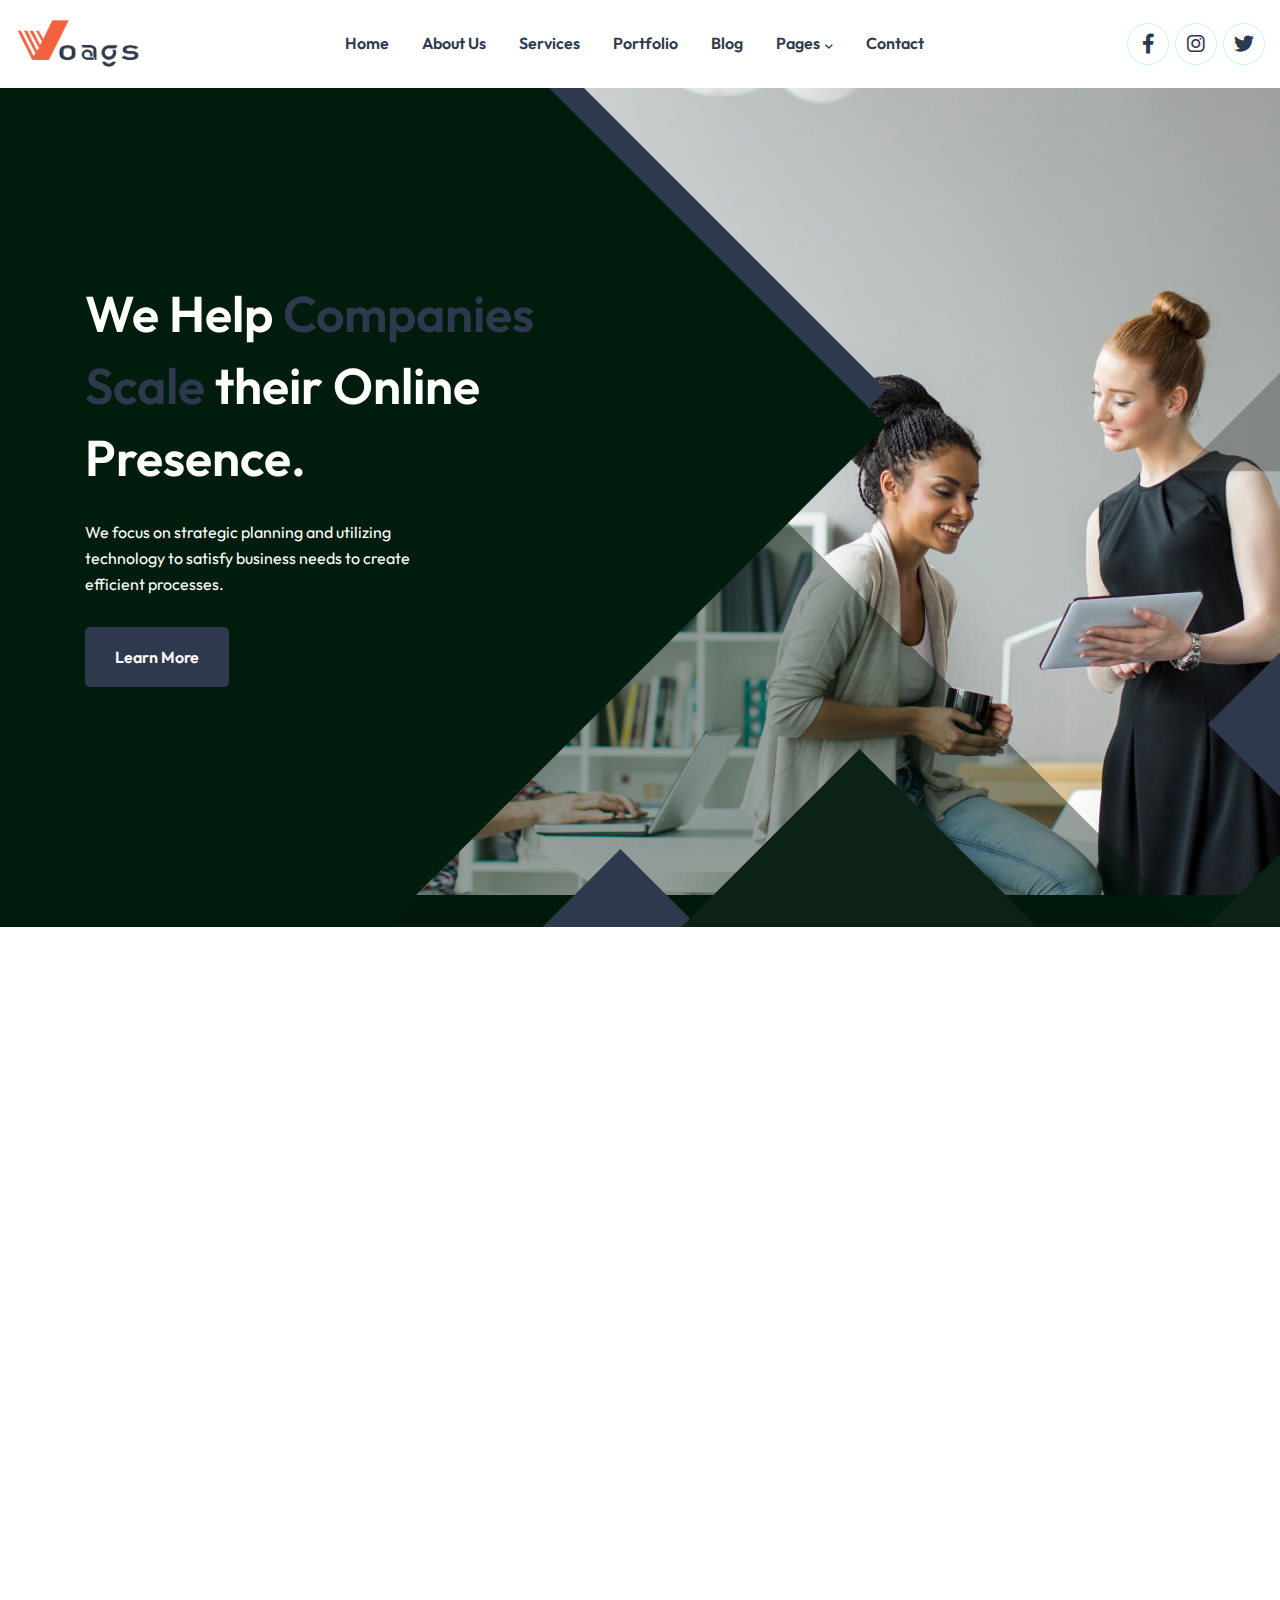
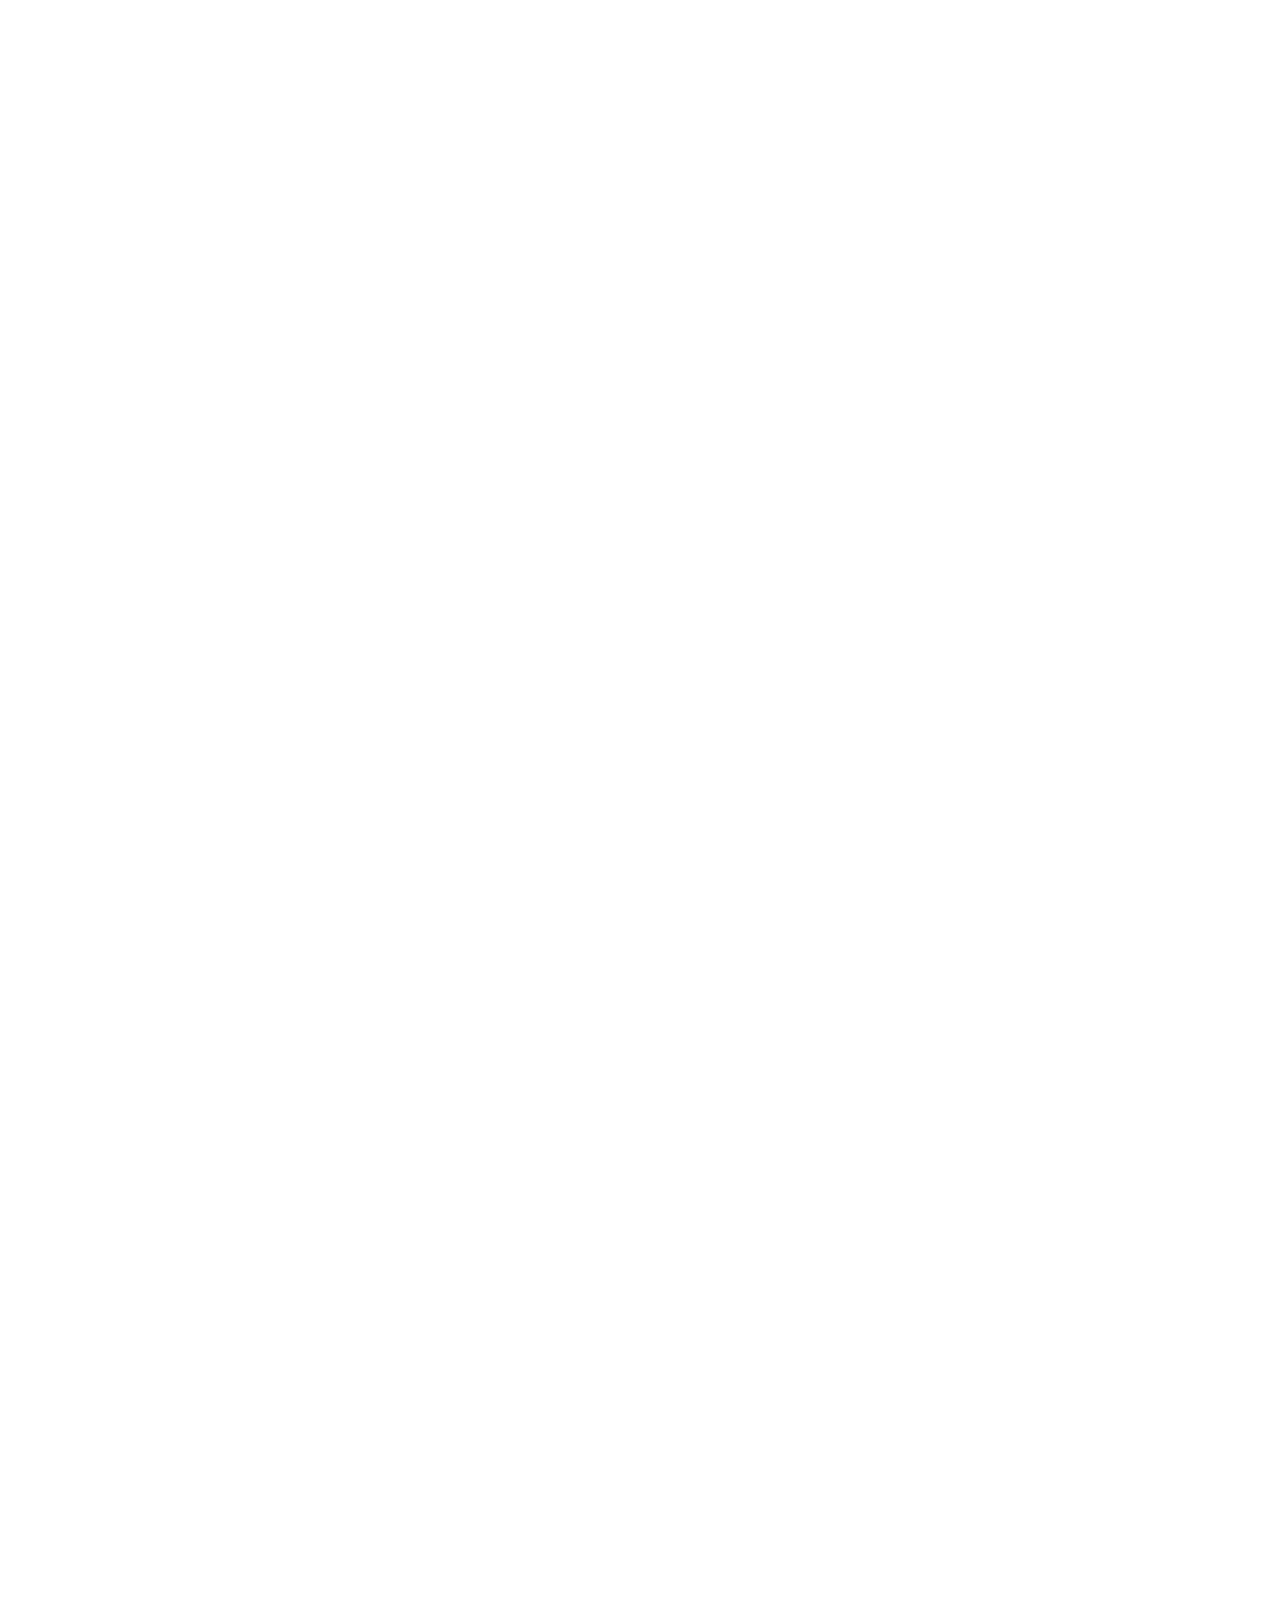
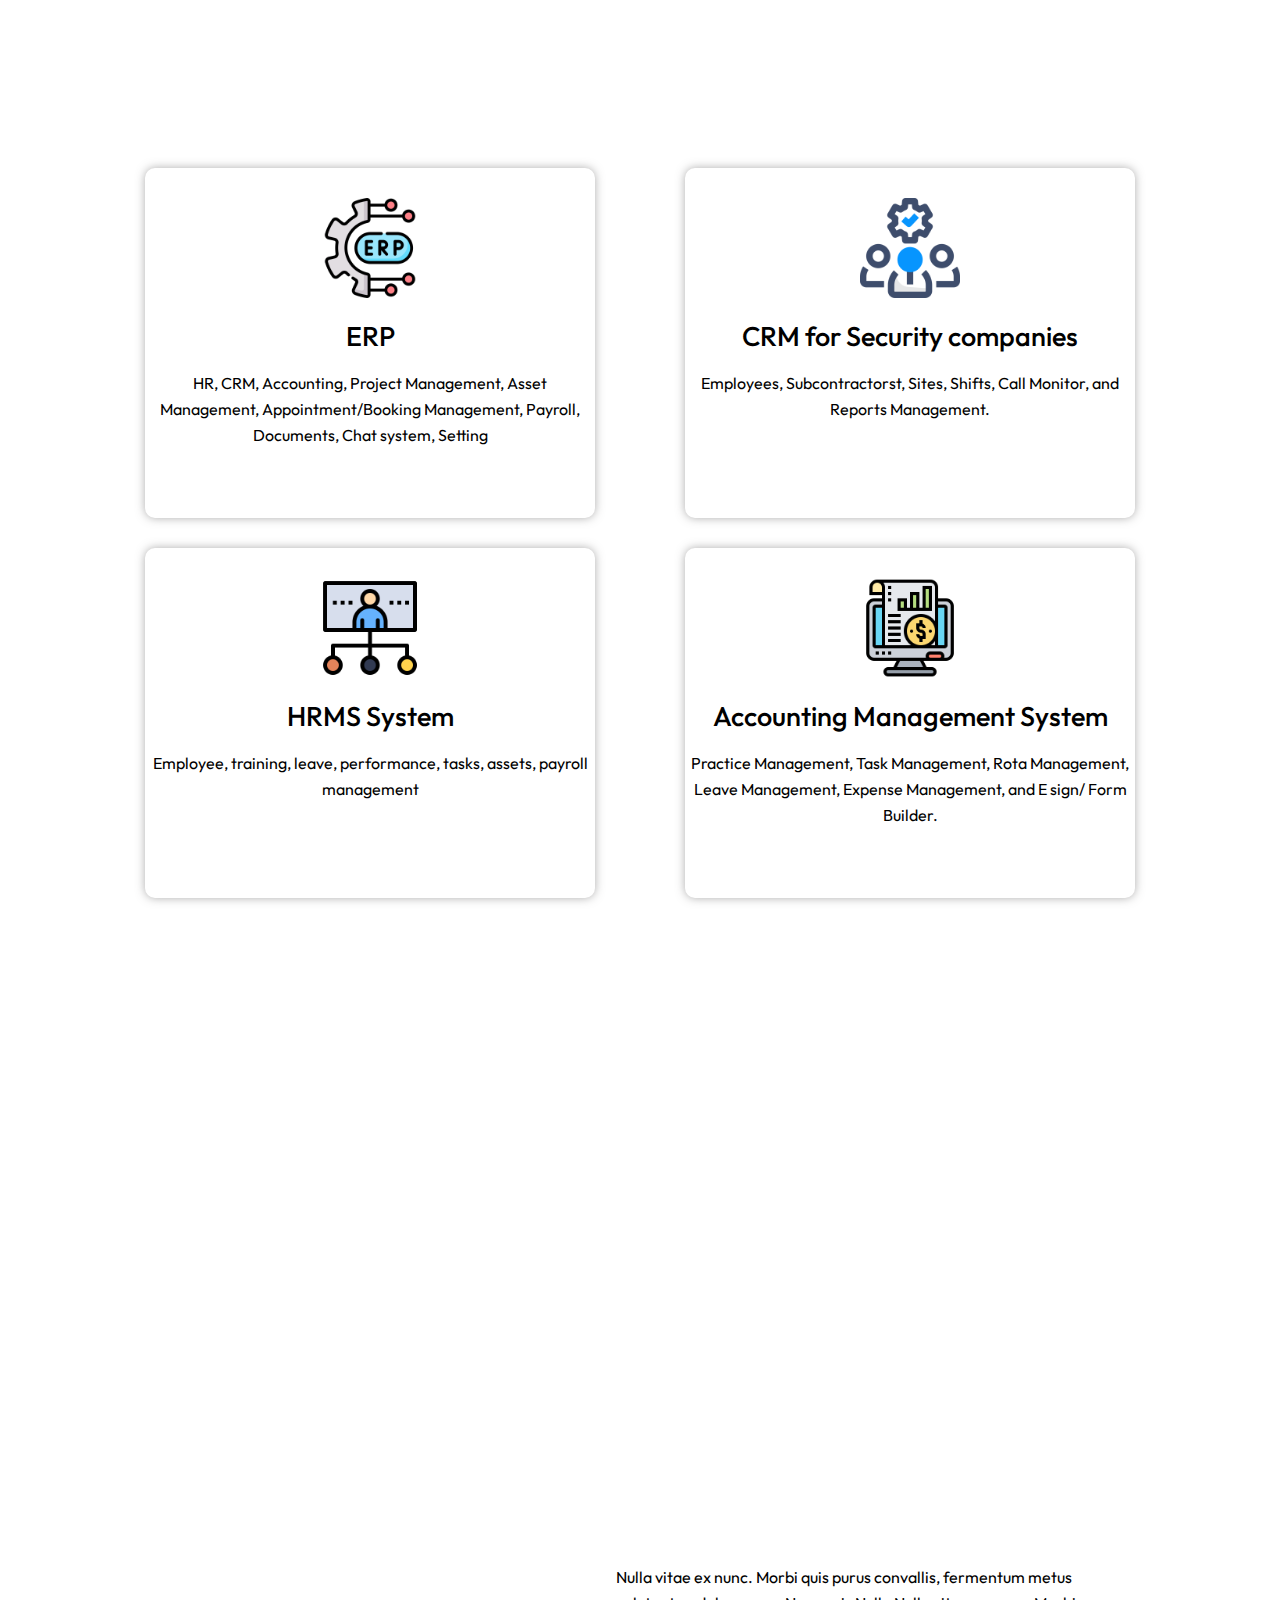
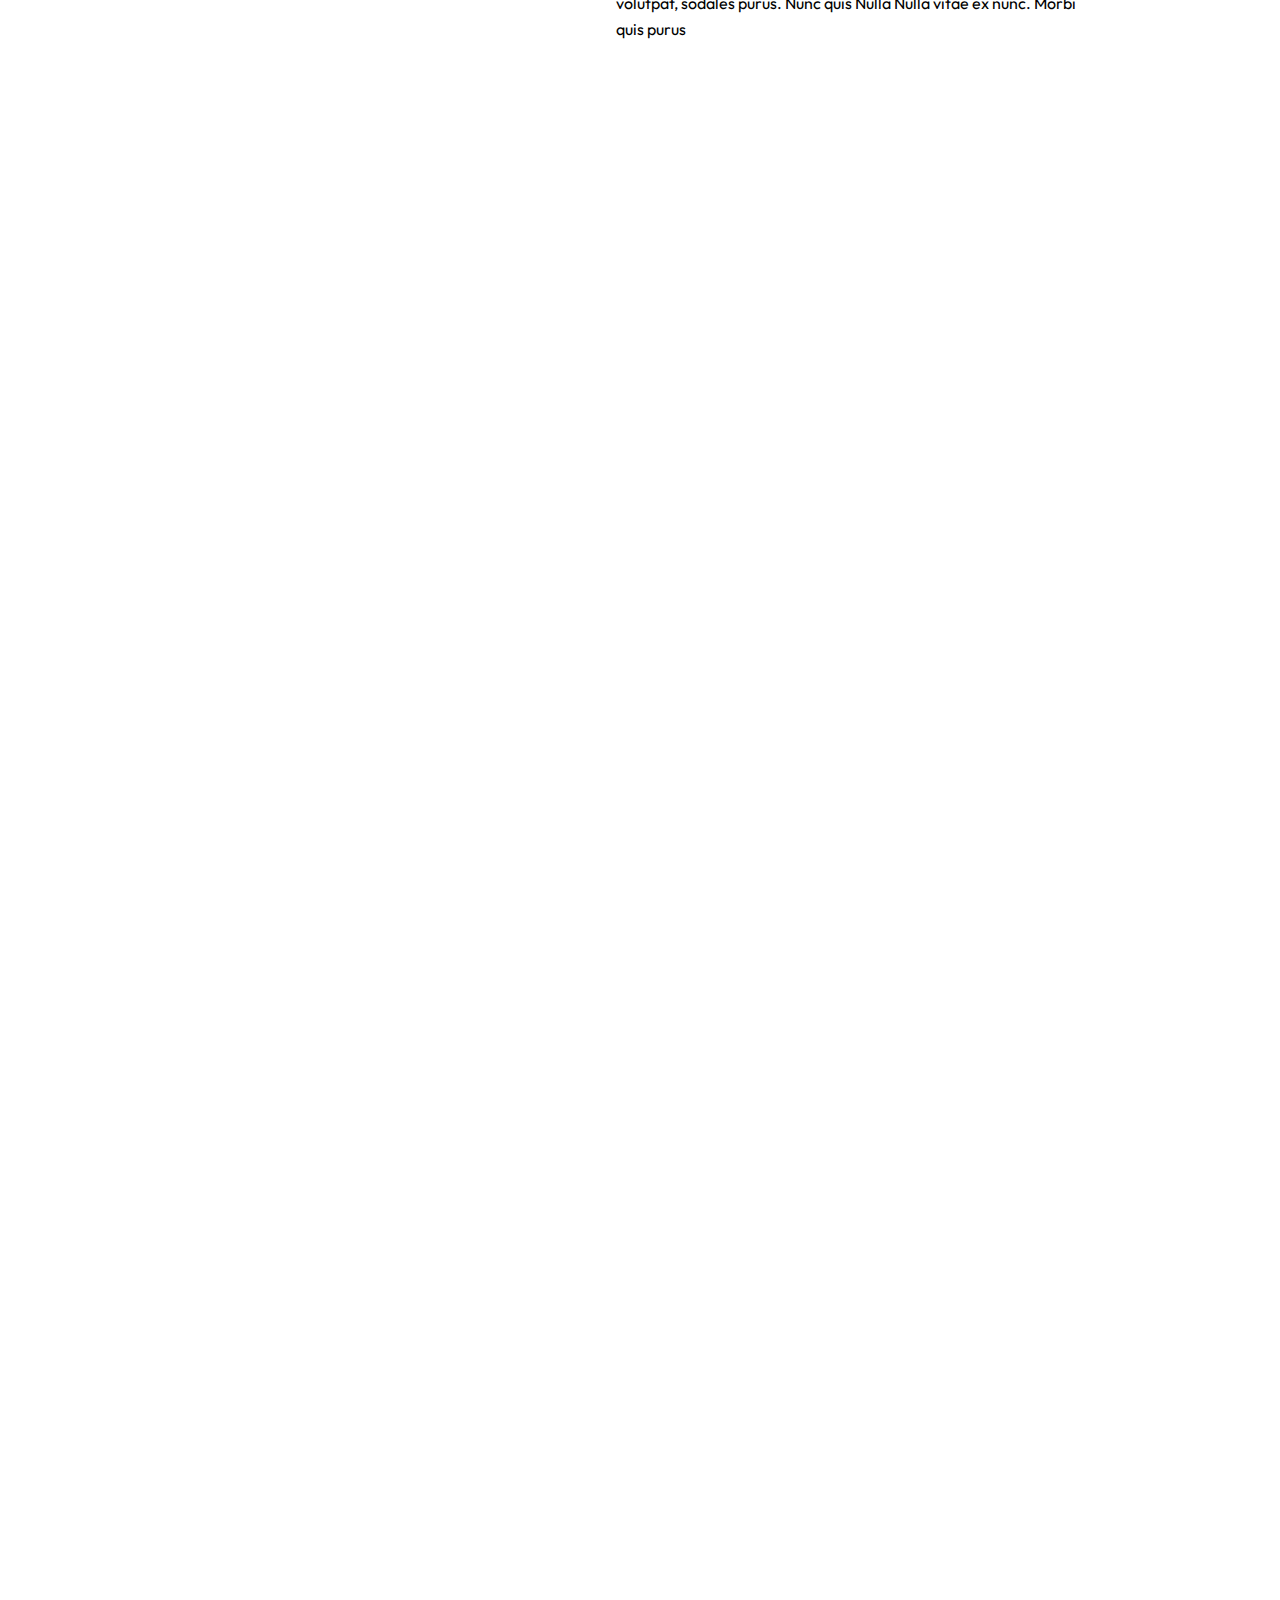
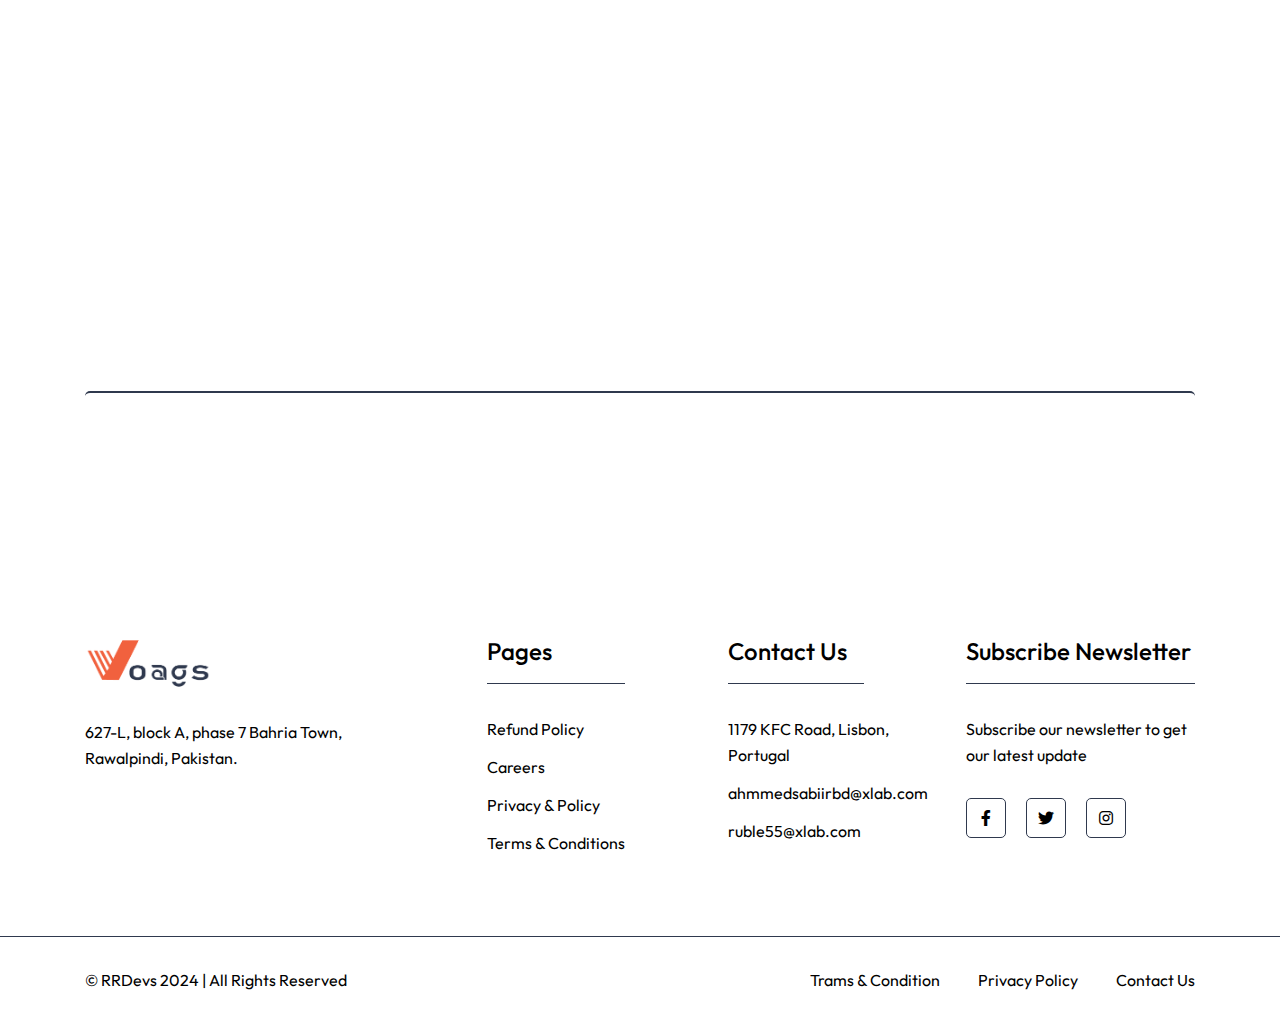
==== html.rrdevs.net/xlab/index.html @ e45a11f7 "first" ====
<!doctype html>
<html class="no-js" lang="zxx">


<!-- Mirrored from html.rrdevs.net/xlab/index.html by HTTrack Website Copier/3.x [XR&CO'2014], Thu, 23 May 2024 16:23:05 GMT -->
<head>
    <meta charset="utf-8">
    <meta http-equiv="x-ua-compatible" content="ie=edge">
    <title>Voags - Creative Digital Agency & Software House</title>
    <meta name="description" content="">
    <meta name="author" content="ahmmedsabbirbd">
    <meta name="viewport" content="width=device-width, initial-scale=1">
    <!-- Place favicon.ico in the root directory -->
    <link rel="shortcut icon" type="image/x-icon" href="assets/imgs/home1/website-1.png">
    <!-- CSS here -->
    <link rel="stylesheet" href="assets/css/vendor/bootstrap.min.css">
    <link rel="stylesheet" href="assets/css/vendor/animate.min.css">
     <link rel="stylesheet" href="assets/css/plugins/swiper.min.css">
    <link rel="stylesheet" href="assets/css/vendor/magnific-popup.css">
    <link rel="stylesheet" href="assets/css/vendor/fontawesome-pro.css"> 
    <link rel="stylesheet" href="assets/css/vendor/spacing.css">
    <link rel="stylesheet" href="assets/css/plugins/carouselTicker.css">
    <link rel="stylesheet" href="assets/css/main.css">
</head>

<body>

<!--[if lte IE 9]>
<p class="browserupgrade">You are using an <strong>outdated</strong> browser. Please <a href="https://browsehappy.com/">upgrade your browser</a> to improve your experience and security.</p>
<![endif]-->

<!-- preloader start -->
<div id="preloader">
    <div class="preloader-close">x</div>
    <div class="sk-three-bounce">
        <div class="sk-child sk-bounce1"></div>
        <div class="sk-child sk-bounce2"></div>
        <div class="sk-child sk-bounce3"></div>
    </div>
</div>
<!-- preloader start -->

<!-- Backtotop start -->
<div class="backtotop-wrap cursor-pointer">
    <svg class="backtotop-circle svg-content" width="100%" height="100%" viewBox="-1 -1 102 102">
        <path d="M50,1 a49,49 0 0,1 0,98 a49,49 0 0,1 0,-98" />
    </svg>
</div>
<!-- Backtotop end -->

<!-- Offcanvas area start -->
<div class="fix">
    <div class="offcanvas__area">
        <div class="offcanvas__wrapper">
            <div class="offcanvas__content">
                <div class="offcanvas__top d-flex justify-content-between align-items-center">
                    <div class="offcanvas__logo">
                        <a href="index-3.html">
                            <img src="assets/imgs/logo/logo-white.svg" alt="logo not found">
                        </a>
                    </div>
                    <div class="offcanvas__close">
                        <button class="offcanvas-close-icon animation--flip">
                                <span class="offcanvas-m-lines">
                              <span class="offcanvas-m-line line--1"></span><span class="offcanvas-m-line line--2"></span><span class="offcanvas-m-line line--3"></span>
                                </span>
                        </button>
                    </div>
                </div>
                <div class="mobile-menu fix"></div>
                <div class="offcanvas__social">
                    <h3 class="offcanvas__title mb-20">Subscribe & Follow</h3>
                    <ul>
                        <li><a href="https://www.facebook.com/"><i class="fab fa-facebook-f"></i></a></li>
                        <li><a href="https://twitter.com/"><i class="fab fa-twitter"></i></a></li>
                        <li><a href="https://youtube.com/"><i class="fab fa-youtube"></i></a></li>
                        <li><a href="https://linkedin.com/"><i class="fab fa-linkedin"></i></a></li>
                    </ul>
                </div>
                <div class="offcanvas__btn d-sm-none">
                    <div class="header__btn-wrap">
                        <a class="rs-btn" href="#">Purchase Now<span><i class="fa-regular fa-angle-right"></i></span></a>
                    </div>
                </div>
            </div>
        </div>
    </div>
</div>
<div class="offcanvas__overlay"></div>
<div class="offcanvas__overlay-white"></div>
<!-- Offcanvas area start -->

<!-- Header area start -->
<header>
    <div id="header-sticky" class="header__area header-1">
        <div class="container">
            <div class="mega__menu-wrapper p-relative">
                <div class="header__main">
                    <div class="header__left">
                        <div class="header__logo">
                            <a href="index.html">
                                <div class="logo">
                                    <img src="assets/imgs/home1/website.png" alt="logo not found">
                                </div>
                                <div class="logo logo-2 d-none">
                                    <img src="assets/imgs/home1/website-1.png" alt="logo not found">
                                </div>
                            </a>
                        </div>
                    </div>
                    <div class="header__middle">
                        <div class="mean__menu-wrapper d-none d-lg-block">
                            <div class="main-menu">
                                <nav id="mobile-menu">
                                    <ul>
                                        <li class="active">
                                            <a href="javascript:void(0)">Home</a>
                                        </li>
                                        <li><a href="about-us.html">About Us</a></li>
                                        <li >
                                            <a href="service.html">Services</a>
                                            
                                        </li>
                                        <li >
                                            <a href="portfolio.html">Portfolio</a>

                                   
                                        </li>
                                        <li >
                                            <a href="blog.html">Blog</a>
                                           
                                        </li>
                                        <li class="has-dropdown ">
                                            <a href="javascript:void(0)">Pages</a>
                                            <ul class="submenu">
                                                <li><a href="pricing.html">Pricing</a></li>
                                                <li><a href="team.html">Team</a></li>
                                                <li><a href="team-details.html">Team Details</a></li>
                                                <li><a href="faq.html">Faq</a></li>
                                                <li><a href="error-page.html">Error Page</a></li>
                                            </ul>
                                        </li>
                                        <li>
                                            <a href="contact.html">Contact</a>
                                        </li>
                                    </ul>
                                </nav>
                            </div>
                        </div>
                    </div>
                    <div class="header__right">
                        <div class="header__action d-flex align-items-center">
                            <div class="header__btn-wrap d-none d-sm-inline-flex">
                                <div class="social-media">
                                    <a href="https://www.facebook.com/"><i class="fa-brands fa-facebook-f"></i></a>
                                    <a href="https://www.instagram.com/"><i class="fa-brands fa-instagram"></i></a>
                                    <a href="https://twitter.com/"><i class="fa-brands fa-twitter"></i></a>
                                </div>
                            </div>
                            <div class="header__hamburger ml-20 d-lg-none">
                                <div class="sidebar__toggle">
                                    <a class="bar-icon" href="avascript:void(0)">
                                        <span></span>
                                        <span></span>
                                        <span></span>
                                    </a>
                                </div>
                            </div>
                        </div>
                    </div>
                </div>
            </div>
        </div>
    </div>
</header>
<!-- Header area end -->

<!-- Body main wrapper start -->
<main data-bg-color="#00160A">

    <!-- Banner area start -->
    <section class="banner-1 banner-1__space overflow-hidden" data-bg-color="#001C0D">
        <div class="container">
            <div class="banner-1__shapes">
                <div class="big-shape big-shape-3" data-parallax='{"scale": 200, "smoothness": 15}'>
                    <svg xmlns="http://www.w3.org/2000/svg" width="910" height="912" viewBox="0 0 910 912" fill="none">
                        <path opacity="0.4" d="M0 0L910 910L0 911.39V0Z" fill="#00160A"/>
                    </svg>
                </div>

                <div class="small-shape small-shape-1" data-parallax='{"y": -200, "x": 300, "smoothness": 15}'>
                    <svg xmlns="http://www.w3.org/2000/svg" width="519" height="519" viewBox="0 0 519 519" fill="none">
                        <path d="M518.873 259.436L259.438 0L0.00179011 259.436L259.438 518.871L518.873 259.436Z" fill="#2F394E"/>
                    </svg>
                </div>

                <div class="big-shape big-shape-2" data-parallax='{"y": 300, "smoothness": 15}'>
                    <svg xmlns="http://www.w3.org/2000/svg" width="1854" height="1854" viewBox="0 0 1854 1854" fill="none">
                        <path d="M1853.98 926.992L926.992 0L0.00043509 926.992L926.992 1853.98L1853.98 926.992Z" fill="#2F394E"/>
                    </svg>
                </div>

                <div class="big-shape big-shape-1" data-parallax='{"y": -20, "scale": 1.3, "smoothness": 15}'>
                    <svg xmlns="http://www.w3.org/2000/svg" width="1854" height="1854" viewBox="0 0 1854 1854" fill="none">
                        <path d="M1853.98 926.992L926.992 0L0.00043509 926.992L926.992 1853.98L1853.98 926.992Z" fill="#001C0D"/>
                    </svg>
                </div>

                <div class="big-shape big-shape-4" data-parallax='{"y": 800, "smoothness": 15}'>
                    <svg xmlns="http://www.w3.org/2000/svg" width="910" height="912" viewBox="0 0 910 912" fill="none">
                        <path opacity="0.4" d="M910 0L-5.44725e-06 910L910 911.39V0Z" fill="#484949"/>
                    </svg>
                </div>

                <div class="small-shape small-shape-2">
                    <svg xmlns="http://www.w3.org/2000/svg" width="519" height="185" viewBox="0 0 519 185" fill="none">
                        <path d="M518.904 259.436L259.469 0L0.0330401 259.436L259.469 518.871L518.904 259.436Z" fill="#0D2216"/>
                    </svg>
                </div>

                <div class="small-shape small-shape-3">
                    <svg xmlns="http://www.w3.org/2000/svg" width="594" height="594" viewBox="0 0 594 594" fill="none">
                        <path d="M593.236 296.619L296.617 0L-0.0015627 296.619L296.617 593.238L593.236 296.619Z" fill="#0D2216"/>
                    </svg>
                </div>

                <div class="small-shape small-shape-4" data-parallax='{"y": 100, "smoothness": 15}'>
                    <svg xmlns="http://www.w3.org/2000/svg" width="594" height="594" viewBox="0 0 594 594" fill="none">
                        <path d="M593.236 296.619L296.617 0L-0.0015627 296.619L296.617 593.238L593.236 296.619Z" fill="#2F394E"/>
                    </svg>
                </div>
            </div>

            <div class="row">
                <div class="col-xl-6 col-lg-7 col-md-8 col-sm-9">
                     <div class="banner-1__content" data-parallax='{"scale": 1.5, "y":300, "smoothness": 15}'>
                         <h1 class="mb-25 wow fadeIn animated" data-wow-delay=".1s">We Help <span>Companies Scale</span> their Online Presence.</h1>
                         <div class="description mb-30 wow fadeIn animated" data-wow-delay=".3s">
                            <p class="mb-0">We focus on strategic planning and utilizing technology to satisfy business needs to create efficient processes.</p>
                         </div>
                         <a href="about-us.html" class="rs-btn btn-hover-white wow fadeIn animated" data-wow-delay=".5s">Learn More</a>
                     </div>
                </div>
                <div class="col-xl-6 col-lg-5 col-md-4 col-sm-3">
                    <div class="banner-1__media">
                        <img data-parallax='{"scale": 1.5, "y":100, "smoothness": 15}' src="assets/imgs/banner/banner-1.jpg" alt="image not Found">
                    </div>
                </div>
            </div>
        </div>
    </section>
    <!-- Banner area end -->

    <!-- Latest service area start -->
    <section class="latest-service__area section-space" data-bg-color="#fff">
        <div class="container">
            <div class="row align-items-end">
                <div class="col-xxl-5">
                    <div class="latest-service__content section__title-wrapper section__title-wrapper__white">
                        <span class="section__subtitle uppercase mb-20 wow fadeIn animated" data-wow-delay=".1s" ><img class="xlab-img rightLeft" src="assets/imgs/icons/xlab.svg" alt="arrow not found"> Latest service</span>
                        <h2 class="section__title wow fadeIn animated mb-0" data-wow-delay=".3s">Our Services.</h2>
                    </div>
                </div>
                <div class="col-xxl-7">
                    <div class="section__title-wrapper__white latest-service__description wow fadeIn animated" data-wow-delay=".1s" >
                        <p>Our list of services does not end here. We’ll adapt to your particular needs.

                            Get A Free Quote!</p>
                    </div>
                </div>
            </div>

            <div class="row flex-column-reverse flex-xl-row mt-60 mt-sm-50 mt-xs-40">
                <div class="col-xl-5">
                    <div class="latest-service__media wow fadeIn animated" data-wow-delay=".3s">
                        <img data-parallax='{"scale": 1.3, "smoothness": 15}' src="assets/imgs/home1/latest-service.jpg" alt="image not found" class="img-fluid">
                    </div>
                </div>

                <div class="col-xl-7 mb-minus-30">
                    <div class="latest-service__item d-flex align-items-center mb-30  wow fadeIn animated" data-wow-delay=".3s">
                        <div class="latest-service__item-icon">
                            <img src="assets/imgs/home1/latest-service__item-1.jpg" alt="image not found" class="image not found">
                        </div>
                        <div class="latest-service__item-text">
                            <a href="service-details.html" class="mb-20 mb-sm-15 mb-xs-10 d-block"><h4>Web Development</h4></a>
                            <p>Build with us &nbsp; <span class="fa-solid fa-arrow-right"></span></p>
                        </div>
                    </div>
                    <div class="latest-service__item d-flex align-items-center mb-30  wow fadeIn animated" data-wow-delay=".4s">
                        <div class="latest-service__item-icon">
                            <img src="assets/imgs/home1/latest-service__item-2.jpg" alt="image not found" class="image not found">
                        </div>
                        <div class="latest-service__item-text">
                            <a href="service-details.html" class="mb-20 mb-sm-15 mb-xs-10 d-block"><h4>App Development</h4></a>
                            <p>iOS And Android &nbsp; <span class="fa-solid fa-arrow-right"></span></p>
                        </div>
                    </div>
                    <div class="latest-service__item d-flex align-items-center mb-30  wow fadeIn animated" data-wow-delay=".5s">
                        <div class="latest-service__item-icon">
                            <img src="assets/imgs/home1/latest-service__item-3.jpg" alt="image not found" class="image not found">
                        </div>
                        <div class="latest-service__item-text">
                            <a href="service-details.html" class="mb-20 mb-sm-15 mb-xs-10 d-block"><h4>Cloud Migration</h4></a>
                            <p>Know More&nbsp; <span class="fa-solid fa-arrow-right"></span></p>
                        </div>
                    </div>
                </div>
            </div>
        </div>
    </section>
    <!-- Latest service area end -->

    <!-- Brand area start -->
    <!-- <div class="brand__area" data-bg-color="#00160A">
        <div class="swiper brand__active brand__home wow fadeIn" data-wow-delay=".3s">
            <div class="swiper-wrapper">
                <div class="swiper-slide">
                    <div class="brand__item text-center">
                        <div class="brand__thumb">
                            <img class="img-fluid" src="assets/imgs/brand/brand-1.png" alt="image not found">
                        </div>
                    </div>
                </div>
                <div class="swiper-slide">
                    <div class="brand__item text-center">
                        <div class="brand__thumb">
                            <img class="img-fluid" src="assets/imgs/brand/brand-2.png" alt="image not found">
                        </div>
                    </div>
                </div>
                <div class="swiper-slide">
                    <div class="brand__item text-center">
                        <div class="brand__thumb">
                            <img class="img-fluid" src="assets/imgs/brand/brand-3.png" alt="image not found">
                        </div>
                    </div>
                </div>
                <div class="swiper-slide">
                    <div class="brand__item text-center">
                        <div class="brand__thumb">
                            <img class="img-fluid" src="assets/imgs/brand/brand-4.png" alt="image not found">
                        </div>
                    </div>
                </div>
                <div class="swiper-slide">
                    <div class="brand__item text-center">
                        <div class="brand__thumb">
                            <img class="img-fluid" src="assets/imgs/brand/brand-5.png" alt="image not found">
                        </div>
                    </div>
                </div>
            </div>
        </div>
    </div> -->
    <!-- Brand area end -->

    <!-- About area start -->
    <section class="about-us section-space" data-bg-color="#fff">
        <div class="container">
            <div class="row align-items-center mb-20 mt-80">
                <div class="col-xl-5">
                    <div class="about-us__content section__title-wrapper__white">
                        <span class="section__subtitle section__subtitle-2 uppercase justify-content-start mb-10 wow fadeIn animated" data-wow-delay=".1s" ><img class="xlab-img rightLeft" src="assets/imgs/icons/xlab.svg" alt="arrow not found">ABOUT US</span>
                        <h2 class="section__title mb-20  wow fadeIn animated" data-wow-delay=".3s">Quick Facts.</h2>

                        <div class="description mb-35 mb-sm-25 mb-xs-20 wow fadeIn animated" data-wow-delay=".5s">
                            <p>Learn More About Us. &nbsp; <span class="fa-solid fa-arrow-right"></span></p>
                        </div>

                        <ul class="about-us__content-list d-flex flex-column mb-50 mb-sm-40 mb-xs-30 wow fadeIn animated" data-wow-delay=".7s">
                            <li>Strategy Craft Consultancy my consul</li>
                            <li>Growth Sphere Solutions here</li>
                            <li>Visionary Business Alliesde  our desig</li>
                        </ul>

                        <a href="about-us.html" class="rs-btn btn-transparent btn-border-2 btn-text-color-black wow fadeIn animated" data-wow-delay=".9s">Read More <svg width="11" height="8" viewBox="0 0 11 8" fill="none" xmlns="http://www.w3.org/2000/svg">
                            <path d="M10.3536 4.40043C10.5488 4.20517 10.5488 3.88858 10.3536 3.69332L7.17157 0.511342C6.97631 0.31608 6.65973 0.31608 6.46447 0.511342C6.2692 0.706604 6.2692 1.02319 6.46447 1.21845L9.29289 4.04688L6.46447 6.8753C6.2692 7.07056 6.2692 7.38715 6.46447 7.58241C6.65973 7.77767 6.97631 7.77767 7.17157 7.58241L10.3536 4.40043ZM-4.35033e-08 4.54688L10 4.54688L10 3.54688L4.35033e-08 3.54688L-4.35033e-08 4.54688Z" fill="white"></path>
                        </svg></a>
                    </div>
                </div>

                <div class="col-xl-7">
                    <div class="about-us__media wow fadeIn" data-wow-delay=".3s">
                        <div class="img">
                            <div class="circle-image upDown" data-background="assets/imgs/about/circle-shape.svg"></div>
                            <div class="circle-bg leftRight"></div>
                            <img class="img-fluid" src="assets/imgs/about/about.jpg" alt="Image Not Found">

                            <div class="about-us__experience-box d-inline-flex flex-column" data-bg-color="#2F394E" data-parallax='{"y": -160, "smoothness": 15}'>
                                <h2 class="title color-white mb-10"><span class="counter">10</span>+</h2>
                                <h5 class="color-white">Years Of Experiences</h5>
                            </div>
                        </div>
                    </div>
                </div>
            </div>
        </div>
    </section>
    <!-- About area end -->

    <!-- work progress area start -->
    <section class="work-progress" data-bg-color="#fff">
        <div class="container">
            <div class="row mb-minus-30">
                <div class="col-xl-4 col-md-6 wow fadeIn animated" data-wow-delay=".3s">
                    <div class="work-progress__item d-flex align-items-center justify-content-center mb-30" data-bg-color="#fff">
                        <div class="work-progress__item-icon">
                            <img src="assets/imgs/work-progress/work-progress-1.jpg" alt="image not found">
                        </div>
                        <div class="work-progress__item-text  ">
                            <h2 class="title color-black mb-0"><span class="counter">27</span>+</h2>
                            <p class="color-black">In-House Engineers</p>
                        </div>
                    </div>
                </div>
                <div class="col-xl-4 col-md-6 wow fadeIn animated" data-wow-delay=".5s">
                    <div class="work-progress__item d-flex align-items-center justify-content-center mb-30" data-bg-color="#fff">
                        <div class="work-progress__item-icon">
                            <img src="assets/imgs/work-progress/work-progress-2.jpg" alt="image not found">
                        </div>
                        <div class="work-progress__item-text">
                            <h2 class="title color-black mb-0"><span class="counter">17</span>+</h2>
                            <p class="color-black">Active Status Clients</p>
                        </div>
                    </div>
                </div>
                <div class="col-xl-4 col-md-6 wow fadeIn animated" data-wow-delay=".7s">
                    <div class="work-progress__item d-flex align-items-center justify-content-center mb-30" data-bg-color="#fff">
                        <div class="work-progress__item-icon">
                            <img src="assets/imgs/work-progress/work-progress-3.jpg" alt="image not found">
                        </div>
                        <div class="work-progress__item-text">
                            <h2 class="title color-black mb-0"><span class="counter">1,022</span>+</h2>
                            <p class="color-black">Successful Projects</p>
                        </div>
                    </div>
                </div>

            </div>
        </div>
    </section>
    <!-- work progress area end -->

    <!-- Team area start -->
    <!-- <section class="our-team  section-space"  data-bg-color="#00160A">
        <div class="container">
            <div class="row">
                <div class="col-12">
                    <div class="our-team__content section__title-wrapper__white text-center mb-60 mb-lg-50 mb-md-40 mb-sm-35 mb-xs-30">
                        <span class="section__subtitle section__subtitle-2 uppercase justify-content-center mb-20 wow fadeIn animated" data-wow-delay=".1s" ><img class="xlab-img rightLeft" src="assets/imgs/icons/xlab.svg" alt="arrow not found"> OUR TEAM MEMBER</span>
                        <h2 class="section__title mb-0  wow fadeIn animated" data-wow-delay=".5s">Solutions Tailored for Your Success</h2>
                    </div>
                </div>
            </div>

            <div class="row">
                <div class="col-12">
                    <div class="our-team__carousel">
                        <div class="swiper team__carousel-active">
                            <div class="swiper-wrapper">
                                <div class="swiper-slide wow fadeIn animated" data-wow-delay=".3s">
                                    <div class="our-team__item our-team__item__home d-flex align-items-center flex-column">
                                        <div class="our-team__item-media">
                                            <a href="team-details.html">
                                                <img class="img-fluid" src="assets/imgs/team/team-item-01.jpg" alt="image not found">
                                            </a>
                                        </div>
                                        <div class="our-team__item-content text-center">
                                            <a href="team-details.html"><h4 class="title text-capitalize mb-10">courtney henry</h4></a>
                                            <span class="mb-20 d-block">Medical Assistant</span>

                                            <div class="social-media social-media-2 border-radius-none">
                                                <a href="https://www.facebook.com/"><i class="fa-brands fa-facebook-f"></i></a>
                                                <a href="https://twitter.com/"><i class="fa-brands fa-twitter"></i></a>
                                                <a href="https://linkedin.com/"><i class="fa-brands fa-linkedin"></i></a>
                                                <a href="https://www.pinterest.com/"><i class="fa-brands fa-pinterest-p"></i></a>
                                            </div>
                                        </div>
                                    </div>
                                </div>
                                <div class="swiper-slide wow fadeIn animated" data-wow-delay=".3s">
                                    <div class="our-team__item our-team__item__home d-flex align-items-center flex-column">
                                        <div class="our-team__item-media">
                                            <a href="team-details.html">
                                                <img class="img-fluid" src="assets/imgs/team/team-item-02.jpg" alt="image not found">
                                            </a>
                                        </div>
                                        <div class="our-team__item-content text-center">
                                            <a href="team-details.html"><h4 class="title text-capitalize mb-10">ronald richards</h4></a>
                                            <span class="mb-20 d-block">Nursing Assistant</span>

                                            <div class="social-media social-media-2 border-radius-none">
                                                <a href="https://www.facebook.com/"><i class="fa-brands fa-facebook-f"></i></a>
                                                <a href="https://twitter.com/"><i class="fa-brands fa-twitter"></i></a>
                                                <a href="https://linkedin.com/"><i class="fa-brands fa-linkedin"></i></a>
                                                <a href="https://www.pinterest.com/"><i class="fa-brands fa-pinterest-p"></i></a>
                                            </div>
                                        </div>
                                    </div>
                                </div>
                                <div class="swiper-slide wow fadeIn animated" data-wow-delay=".3s">
                                    <div class="our-team__item our-team__item__home d-flex align-items-center flex-column">
                                        <div class="our-team__item-media">
                                            <a href="team-details.html">
                                                <img class="img-fluid" src="assets/imgs/team/team-item-03.jpg" alt="image not found">
                                            </a>
                                        </div>
                                        <div class="our-team__item-content text-center">
                                            <a href="team-details.html"><h4 class="title text-capitalize mb-10">devon lane</h4></a>
                                            <span class="mb-20 d-block">Marketing Coordinator</span>

                                            <div class="social-media social-media-2 border-radius-none">
                                                <a href="https://www.facebook.com/"><i class="fa-brands fa-facebook-f"></i></a>
                                                <a href="https://twitter.com/"><i class="fa-brands fa-twitter"></i></a>
                                                <a href="https://linkedin.com/"><i class="fa-brands fa-linkedin"></i></a>
                                                <a href="https://www.pinterest.com/"><i class="fa-brands fa-pinterest-p"></i></a>
                                            </div>
                                        </div>
                                    </div>
                                </div>
                                <div class="swiper-slide wow fadeIn animated" data-wow-delay=".3s">
                                    <div class="our-team__item our-team__item__home d-flex align-items-center flex-column">
                                        <div class="our-team__item-media">
                                            <a href="team-details.html">
                                                <img class="img-fluid" src="assets/imgs/team/team-item-01.jpg" alt="image not found">
                                            </a>
                                        </div>
                                        <div class="our-team__item-content text-center">
                                            <a href="team-details.html"><h4 class="title text-capitalize mb-10">courtney henry</h4></a>
                                            <span class="mb-20 d-block">Medical Assistant</span>

                                            <div class="social-media social-media-2 border-radius-none">
                                                <a href="https://www.facebook.com/"><i class="fa-brands fa-facebook-f"></i></a>
                                                <a href="https://twitter.com/"><i class="fa-brands fa-twitter"></i></a>
                                                <a href="https://linkedin.com/"><i class="fa-brands fa-linkedin"></i></a>
                                                <a href="https://www.pinterest.com/"><i class="fa-brands fa-pinterest-p"></i></a>
                                            </div>
                                        </div>
                                    </div>
                                </div>
                                <div class="swiper-slide wow fadeIn animated" data-wow-delay=".3s">
                                    <div class="our-team__item our-team__item__home d-flex align-items-center flex-column">
                                        <div class="our-team__item-media">
                                            <a href="team-details.html">
                                                <img class="img-fluid" src="assets/imgs/team/team-item-02.jpg" alt="image not found">
                                            </a>
                                        </div>
                                        <div class="our-team__item-content text-center">
                                            <a href="team-details.html"><h4 class="title text-capitalize mb-10">Nursing Assistant</h4></a>
                                            <span class="mb-20 d-block">Medical Assistant</span>

                                            <div class="social-media social-media-2 border-radius-none">
                                                <a href="https://www.facebook.com/"><i class="fa-brands fa-facebook-f"></i></a>
                                                <a href="https://twitter.com/"><i class="fa-brands fa-twitter"></i></a>
                                                <a href="https://linkedin.com/"><i class="fa-brands fa-linkedin"></i></a>
                                                <a href="https://www.pinterest.com/"><i class="fa-brands fa-pinterest-p"></i></a>
                                            </div>
                                        </div>
                                    </div>
                                </div>
                            </div>
                        </div>

                        <div class="our-team__nav-pre">
                         
                            <div class="our-team__navigation our-team__navigation__home">
                                <button class="our-team__slider-button-prev">
                                    <i class="fa-solid fa-arrow-left"></i>
                                </button>
                               
                                <button class="our-team__slider-button-next">
                                    <i class="fa-solid fa-arrow-right"></i>
                                </button>
                            </div>
                        </div>
                    </div>
                </div>
            </div>
        </div>
    </section> -->
    <!-- Team area end -->

    <!-- RECENT PROJECT area start -->
    <section class="recent-project__area section-space" data-bg-color="#fff ">
        <div class="container">
            <div class="row align-items-end">
                <div class="col-xl-6">
                    <div class="recent-project__content section__title-wrapper section__title-wrapper__white position-relative">
                        <span class="section__subtitle uppercase mb-20 wow fadeIn animated" data-wow-delay=".1s" ><img class="xlab-img rightLeft" src="assets/imgs/icons/xlab.svg" alt="arrow not found"> RECENT PROJECT</span>
                        <h2 class="section__title wow fadeIn animated mb-0 position-relative" data-wow-delay=".3s">See Our Products.</h2>
                    </div>
                </div>
                <div class="col-xl-6">
                     <div class="text-xl-end">
                         <a href="portfolio.html" class="rs-btn btn-transparent btn-border-2 btn-text-color-black wow fadeIn animated" data-wow-delay=".9s">All Products</a>
                     </div>
                </div>
            </div>

      <div class="container d-flex flex-wrap mt-5 justify-content-around">
<div class="col-lg-5 mt-5 position-relative  our_products   ">
    <div class="back-layer  ">
<h4>Admin Demo:</h4>
<p>Username : Demo_newclient</p>
<p>Password : 123</p>
<button>Lets Go</button>
    </div>
    <div class="d-flex justify-content-center mt-5 flex-column our_products_2 text-center ">
        <img src="assets/imgs/home1/erp.png" alt="">
        <h3>ERP</h3>
        <p>
            HR, CRM, Accounting, Project Management, Asset Management, Appointment/Booking Management, Payroll, Documents, Chat system, Setting							</p>
    </div>
</div>
<div class="col-lg-5 mt-5 position-relative  our_products   ">
    <div class="back-layer  ">
        <h4>Admin Demo:</h4>
        <p>Username : Demo_newclient</p>
        <p>Password : 123</p>
<button>Lets Go</button>

            </div>
    <div class="d-flex justify-content-center mt-5 flex-column our_products_2  text-center ">
        <img src="assets/imgs/home1/team-1.png" alt="">
        <h3>
            CRM for Security companies							</h3>
        <p>
            
								Employees, Subcontractorst, Sites, Shifts, Call Monitor, and Reports Management.									</p>
    </div>
</div>
<div class="col-lg-5 mt-5 position-relative  our_products   ">
    <div class="back-layer  ">
        <h4>Admin Demo:</h4>
        <p>Username : Demo_newclient</p>
        <p>Password : 123</p>
<button>Lets Go</button>

            </div>
    <div class="d-flex justify-content-center mt-5 flex-column our_products_2  text-center ">
        <img src="assets/imgs/home1/leadership.png" alt="">
        <h3>
            HRMS System							</h3>
        <p>
          
								Employee, training, leave, performance, tasks, assets, payroll management										</p>
    </div>
</div>
<div class="col-lg-5 mt-5 position-relative  our_products   ">
    <div class="back-layer  ">
        <h4>Admin Demo:</h4>
        <p>Username : Demo_newclient</p>
        <p>Password : 123</p>
<button>Lets Go</button>

            </div> 
    <div class="d-flex justify-content-center mt-5 flex-column  our_products_2 text-center ">
        <img src="assets/imgs/home1/accounting.png" alt="">
        <h3>
            Accounting Management System							</h3>
        <p>
         
								Practice Management,  Task Management,  Rota Management,  Leave Management,  Expense Management, and E sign/ Form Builder.									</p>
    </div>
</div>

      </div>
        </div>
    </section>
    <!-- RECENT PROJECT area end -->

    <div data-bg-color="#fff" class="position-relative overflow-hidden">
    <div class="procces_feedback-background" data-background="assets/imgs/shapes/procces_feedback.svg" data-parallax='{"y": 200, "smoothness": 15}'></div>

    <!-- WORK PROCESS area start -->
    <section class="work-process__area section-space">
        <div class="container">
            <div class="row align-items-end">
                <div class="col-xl-5">
                    <div class="section__title-wrapper section__title-wrapper__white">
                        <span class="section__subtitle uppercase mb-20 wow fadeIn animated" data-wow-delay=".1s" ><img class="xlab-img rightLeft" src="assets/imgs/icons/xlab.svg" alt="arrow not found"> WORK PROCESS</span>
                        <h2 class="section__title wow fadeIn animated mb-0" data-wow-delay=".3s">Strategies for Tomorrow's Success</h2>
                    </div>
                </div>
                <div class="col-xl-7">
                    <div class="work-process__description section__title-wrapper__white position-relative wow fadeIn animated" data-wow-delay=".4s">
                        <p>Nulla vitae ex nunc. Morbi quis purus convallis, fermentum metus volutpat sodales purus. Nunc quis Nulla Nulla vitae ex nunc. Morbi quis purus convallis, fermentum metus volutpat</p>
                    </div>
                </div>
            </div>

            <div class="row">
                <div class="work-process__item-wrapper mt-60 mt-sm-50 mt-xs-40 d-flex flex-column">
                    <div class="work-process__item work-process__item__home d-flex align-items-center wow fadeIn animated" data-wow-delay=".1s">
                        <div class="work-process__item-header d-flex align-items-center">
                            <div class="work-process__item-icon">
                                <span>01</span>
                                <img src="assets/imgs/about/work-progress__item-1.jpg" class="img-fluid" alt="image not found">
                            </div>

                            <div class="work-process__item-heading">
                                <h4>Nexus Growth Ventures</h4>
                            </div>
                        </div>
                        <div class="work-process__item-body d-flex align-items-center">
                            <p>Nulla vitae ex nunc. Morbi quis purus convallis, fermentum metus volutpat, sodales purus. Nunc quis Nulla Nulla vitae ex nunc. Morbi quis purus </p>

                            <button><i class="fa-solid fa-angle-right"></i></button>
                        </div>
                    </div>
                    <div class="work-process__item work-process__item__home active d-flex align-items-center wow fadeIn animated" data-wow-delay=".2s">
                        <div class="work-process__item-header d-flex align-items-center">
                            <div class="work-process__item-icon">
                                <span>02</span>
                                <img src="assets/imgs/about/work-progress__item-2.jpg" class="img-fluid" alt="image not found">
                            </div>

                            <div class="work-process__item-heading">
                                <h4>Thrive Minds Advisory</h4>
                            </div>
                        </div>
                        <div class="work-process__item-body d-flex align-items-center">
                            <p>Nulla vitae ex nunc. Morbi quis purus convallis, fermentum metus volutpat, sodales purus. Nunc quis Nulla Nulla vitae ex nunc. Morbi quis purus </p>

                            <button><i class="fa-solid fa-angle-right"></i></button>
                        </div>
                    </div>
                    <div class="work-process__item work-process__item__home d-flex align-items-center wow fadeIn animated" data-wow-delay=".3s">
                        <div class="work-process__item-header d-flex align-items-center">
                            <div class="work-process__item-icon">
                                <span>03</span>
                                <img src="assets/imgs/about/work-progress__item-3.jpg" class="img-fluid" alt="image not found">
                            </div>

                            <div class="work-process__item-heading">
                                <h4>Excelerate Ventures</h4>
                            </div>
                        </div>
                        <div class="work-process__item-body d-flex align-items-center">
                            <p>Nulla vitae ex nunc. Morbi quis purus convallis, fermentum metus volutpat, sodales purus. Nunc quis Nulla Nulla vitae ex nunc. Morbi quis purus </p>

                            <button><i class="fa-solid fa-angle-right"></i></button>
                        </div>
                    </div>
                </div>
            </div>
        </div>
    </section>
    <!-- WORK PROCESS area end -->

    <!-- feedback area start -->
    <section class="feedback section-space-bottom">
        <div class="container">
            <div class="row">
                <div class="col-12">
                    <div class="feedback__content section__title-wrapper__white text-center mb-60 mb-lg-50 mb-md-40 mb-sm-35 mb-xs-30">
                        <span class="section__subtitle section__subtitle-2 uppercase justify-content-center mb-20 wow fadeIn animated" data-wow-delay=".1s" ><img class="xlab-img rightLeft" src="assets/imgs/icons/xlab.svg" alt="arrow not found"> clients tESTIMONIAL</span>
                        <h2 class="section__title mb-0 wow fadeIn animated position-relative" data-wow-delay=".5s">What Our Client Says.</h2>
                    </div>
                </div>
            </div>
        </div>

        <div class="swiper feedback__active">
            <div class="swiper-wrapper">
                <div class="swiper-slide">
                    <div class="feedback__item feedback__item__home wow fadeIn animated" data-wow-delay=".4s">
                        <div class="feedback__item-qoute mb-20 mb-xs-10">
                            <i class="fa-solid fa-star"></i>
                            <i class="fa-solid fa-star"></i>
                            <i class="fa-solid fa-star"></i>
                            <i class="fa-solid fa-star"></i>
                            <i class="fa-solid fa-star"></i>
                        </div>

                        <div class="feedback__item-content mb-30">
                            <p>Expert communicator and delivered as promised.</p>
                        </div>

                        <div class="feedback__item-author d-flex justify-content-between">
                            <div class="feedback__item-thumb">
                                <img src="assets/imgs/home1/Canada-2-70x70.png" class="img-fluid" alt="image not found">
                            </div>
                            <div class="feedback__item-info">
                                <h4 class="text-capitalize">Anderson.</h4>
                                <span class="body-2">Canada</span>
                            </div>
                        </div>
                    </div>
                </div>

                <div class="swiper-slide">
                    <div class="feedback__item feedback__item__home wow fadeIn animated" data-wow-delay=".3s">
                        <div class="feedback__item-qoute mb-20 mb-xs-10">
                            <i class="fa-solid fa-star"></i>
                            <i class="fa-solid fa-star"></i>
                            <i class="fa-solid fa-star"></i>
                            <i class="fa-solid fa-star"></i>
                            <i class="fa-solid fa-star"></i>
                        </div>

                        <div class="feedback__item-content mb-30">
                            <p>He is quick and efficient, understanding, and good communication throughout the process. I recommend.</p>
                        </div>

                        <div class="feedback__item-author d-flex justify-content-between">
                            <div class="feedback__item-thumb">
                                <img src="assets/imgs/home1/france-70x70.png" class="img-fluid" alt="image not found">
                            </div>
                            <div class="feedback__item-info">
                                <h4 class="text-capitalize">Fablo.</h4>
                                <span class="body-2">France</span>
                            </div>
                        </div>
                    </div>
                </div>

                <div class="swiper-slide">
                    <div class="feedback__item feedback__item__home wow fadeIn animated" data-wow-delay=".4s">
                        <div class="feedback__item-qoute mb-20 mb-xs-10">
                            <i class="fa-solid fa-star"></i>
                            <i class="fa-solid fa-star"></i>
                            <i class="fa-solid fa-star"></i>
                            <i class="fa-solid fa-star"></i>
                            <i class="fa-solid fa-star"></i>
                        </div>

                        <div class="feedback__item-content mb-30">
                            <p>Un magnifico soporte y una muy buena atención. Adnan es un desarrollador de confianza.</p>
                        </div>

                        <div class="feedback__item-author d-flex justify-content-between">
                            <div class="feedback__item-thumb">
                                <img src="assets/imgs/home1/Spain-70x70.png" class="img-fluid" alt="image not found">
                            </div>
                            <div class="feedback__item-info">
                                <h4 class="text-capitalize">Fixer42.</h4>
                                <span class="body-2">Spain</span>
                            </div>
                        </div>
                    </div>
                </div>

                <div class="swiper-slide">
                    <div class="feedback__item feedback__item__home wow fadeIn animated" data-wow-delay=".5s">
                        <div class="feedback__item-qoute mb-20 mb-xs-10">
                            <i class="fa-solid fa-star"></i>
                            <i class="fa-solid fa-star"></i>
                            <i class="fa-solid fa-star"></i>
                            <i class="fa-solid fa-star"></i>
                            <i class="fa-solid fa-star"></i>
                        </div>

                        <div class="feedback__item-content mb-30">
                            <p>Great Job Guys
                                Well done on your efforts so far and making our website look fantastic</p>
                        </div>

                        <div class="feedback__item-author d-flex justify-content-between">
                            <div class="feedback__item-thumb">
                                <img src="assets/imgs/home1/usa-70x70.png" class="img-fluid" alt="image not found">
                            </div>
                            <div class="feedback__item-info">
                                <h4 class="text-capitalize">Miguel.</h4>
                                <span class="body-2">United States</span>
                            </div>
                        </div>
                    </div>
                </div>
            </div>
        </div>
    </section>
    <!-- feedback area end -->
    </div>

    <!-- latest-blog start -->
    <section class="latest-blog section-space" data-bg-color="#fff">
        <div class="container">
            <div class="row">
                <div class="col-12">
                    <div class="feedback__content section__title-wrapper__white text-center mb-60 mb-lg-50 mb-md-40 mb-sm-35 mb-xs-30">
                        <span class="section__subtitle section__subtitle-2 uppercase justify-content-center mb-20 wow fadeIn animated" data-wow-delay=".1s" ><img class="leftRight" src="assets/imgs/icons/arrow-left-circle.svg" alt="arrow not found"> OUR LATEST BLOG <img class="rightLeft" src="assets/imgs/icons/arrow-right-circle.svg" alt="arrow not found"></span>
                        <h2 class="section__title mb-0 wow fadeIn animated" data-wow-delay=".5s">Unleashing Business Opportunities</h2>
                    </div>
                </div>
            </div>

            <div class="row mb-minus-30">
                <div class="col-xl-4 col-lg-6">
                    <div class="latest-blog__item mb-30 wow fadeIn animated" data-wow-delay=".3s">
                        <div class="latest-blog__item-media">
                            <a href="blog-details.html">
                                <img src="assets/imgs/latest-blog/latest-blog-item-1.jpg" alt="images not found" class="img-fluid">
                            </a>

                            <span class="latest-blog__item-date d-inline-flex align-items-center justify-content-center"><i class="fa-regular fa-calendar-days"></i> October 19, 2022</span>
                        </div>
                        
                        <div class="latest-blog__item-text">
                            <a href="blog-details.html" class="mb-20 d-block mb-xs-10"><h4>Startups and established businesses</h4></a>
                            <p>Lorem ipsum dolor sit amet Massa orci purus hendrerit sed donec.</p>

                            <a href="blog-details.html" class="readmore d-flex align-items-center mt-25 mt-xs-10">Read More <i class="fa-solid fa-arrow-right"></i></a>
                        </div>
                    </div>
                </div>

                <div class="col-xl-4 col-lg-6">
                    <div class="latest-blog__item mb-30 wow fadeIn animated" data-wow-delay=".4s">
                        <div class="latest-blog__item-media">
                            <a href="blog-details.html">
                                <img src="assets/imgs/latest-blog/latest-blog-item-2.jpg" alt="images not found" class="img-fluid">
                            </a>

                            <span class="latest-blog__item-date d-inline-flex align-items-center justify-content-center"><i class="fa-regular fa-calendar-days"></i> October 19, 2022</span>
                        </div>

                        <div class="latest-blog__item-text">
                            <a href="blog-details.html" class="mb-20 d-block mb-xs-10"><h4>Solving specific business challenges</h4></a>
                            <p>Lorem ipsum dolor sit amet Massa orci purus hendrerit sed donec.</p>

                            <a href="blog-details.html" class="readmore d-flex align-items-center mt-25 mt-xs-10">Read More <i class="fa-solid fa-arrow-right"></i></a>
                        </div>
                    </div>
                </div>

                <div class="col-xl-4 col-lg-6">
                    <div class="latest-blog__item mb-30 wow fadeIn animated" data-wow-delay=".5s">
                        <div class="latest-blog__item-media">
                            <a href="blog-details.html">
                                <img src="assets/imgs/latest-blog/latest-blog-item-3.jpg" alt="images not found" class="img-fluid">
                            </a>

                            <span class="latest-blog__item-date d-inline-flex align-items-center justify-content-center"><i class="fa-regular fa-calendar-days"></i> October 19, 2022</span>
                        </div>

                        <div class="latest-blog__item-text">
                            <a href="blog-details.html" class="mb-20 d-block mb-xs-10"><h4>life easier Technology that makes us</h4></a>
                            <p>Lorem ipsum dolor sit amet Massa orci purus hendrerit sed donec.</p>

                            <a href="blog-details.html" class="readmore d-flex align-items-center mt-25 mt-xs-10">Read More <i class="fa-solid fa-arrow-right"></i></a>
                        </div>
                    </div>
                </div>
            </div>
        </div>
    </section>
    <!-- latest-blog end -->

</main>
<!-- Body main wrapper end -->

<!-- Cta area start -->
<div class="cta__fake-div" data-bg-color="#fff" data-after-color="#fff"></div>
<section class="cta__area footer-up-home-1 mb-60">
    <div class="container">
        <div class="row">
            <div class="col-12">
                <div class="cta__wrapper primary-border-top d-flex flex-column flex-xl-row justify-content-between align-items-center cta__section-space" data-bg-color="#fff">
                    <div class="cta__content">
                        <h3 class="color-black mb-10 mb-xs-5 wow fadeIn animated" data-wow-delay=".3s">Partnering for Sustainable Growth</h3>
                        <p class="color-black text-xl-start text-center mb-0 wow fadeIn animated" data-wow-delay=".4s">It is a long established fact that a reader will be distracted by the readable content</p>
                    </div>
                    <div class="cta__subscribe d-flex wow fadeIn animated" data-wow-delay=".3s">
                        <input type="text" placeholder="Enter Your Email">
                        <button type="submit" class="rs-btn btn-hover-white">Subscribe <span>
                            <svg width="11" height="8" viewBox="0 0 11 8" fill="none" xmlns="http://www.w3.org/2000/svg">
                            <path d="M10.3536 4.40043C10.5488 4.20517 10.5488 3.88858 10.3536 3.69332L7.17157 0.511342C6.97631 0.31608 6.65973 0.31608 6.46447 0.511342C6.2692 0.706604 6.2692 1.02319 6.46447 1.21845L9.29289 4.04688L6.46447 6.8753C6.2692 7.07056 6.2692 7.38715 6.46447 7.58241C6.65973 7.77767 6.97631 7.77767 7.17157 7.58241L10.3536 4.40043ZM-4.35033e-08 4.54688L10 4.54688L10 3.54688L4.35033e-08 3.54688L-4.35033e-08 4.54688Z" fill="white"></path>
                            </svg>
                            </span>
                        </button>
                    </div>
                </div>
            </div>
        </div>
    </div>
</section>
<!-- Cta area end -->

<!-- Footer area start -->
<footer>
    <section class="footer__area-common footer__area-common-pt-163 white-bg">
        <div class="container">
            <div class="footer__main">
                <div class="footer__grid">
                    <div class="footer__widget">
                        <div class="footer__logo mb-25">
                            <a href="index.html">
                                <img src="assets/imgs/home1/website.png" alt="logo not found">
                            </a>
                        </div>
                        <div class="footer__content">
                            <p>627-L, block A, phase 7 Bahria Town, Rawalpindi, Pakistan. </p>
                        </div>
                    </div>
                    <div class="footer__widget">
                        <div class="footer__widget-title">
                            <h4>pages</h4>
                        </div>
                        <div class="footer__link">
                            <ul>
                                <li><a href="index-3.html">Refund Policy</a></li>
                                <li><a href="about-us.html">Careers</a></li>
                                <li><a href="service.html">Privacy & Policy</a></li>
                                <li><a href="blog.html">Terms & Conditions</a></li>
                            </ul>
                        </div>
                    </div>
                    <div class="footer__widget">
                        <div class="footer__widget-title">
                            <h4>contact us</h4>
                        </div>
                        <div class="footer__link">
                            <ul>
                                <li><a href="https://www.google.com/maps">1179 KFC Road, Lisbon, Portugal</a></li>
                                <li><a href="mailto:ahmmedsabiirbd@xlab.com">ahmmedsabiirbd@xlab.com</a></li>
                                <li><a href="ruble55%40xlab.html">ruble55@xlab.com</a></li>
                            </ul>
                        </div>
                    </div>
                    <div class="footer__widget">
                        <div class="footer__widget-title">
                            <h4>Subscribe Newsletter</h4>
                        </div>

                        <div class="footer__widget-description">
                            <p>Subscribe our newsletter to get our latest update</p>
                        </div>

                        <div class="footer__social mt-30">
                            <a href="https://www.facebook.com/"><i class="fa-brands fa-facebook-f"></i></a>
                            <a href="https://twitter.com/"><i class="fa-brands fa-twitter"></i></a>
                            <a href="https://www.instagram.com/"><i class="fa-brands fa-instagram"></i></a>
                        </div>
                    </div>
                </div>
            </div>
        </div>

        <div class="footer__bottom-wrapper">
            <div class="container">
                <div class="footer__bottom">
                    <div class="footer__copyright">
                        <p>© <a href="http://rrdevs.net/">RRDevs</a>  2024 | All Rights Reserved</p>
                    </div>

                    <div class="footer__copyright-menu">
                        <ul>
                            <li><a href="about-us.html">Trams & Condition</a></li>
                            <li><a href="about-us.html">Privacy Policy</a></li>
                            <li><a href="contact.html">Contact Us</a></li>
                        </ul>
                    </div>
                </div>
            </div>
        </div>
    </section>
</footer>
<!-- Footer area end -->

<!-- JS here -->
<script src="assets/js/vendor/jquery-3.6.0.min.js"></script>
<script src="assets/js/plugins/waypoints.min.js"></script>
<script src="assets/js/vendor/bootstrap.bundle.min.js"></script>
<script src="assets/js/plugins/meanmenu.min.js"></script>
<script src="assets/js/plugins/swiper.min.js"></script>
<script src="assets/js/plugins/wow.js"></script>
<script src="assets/js/vendor/magnific-popup.min.js"></script>
<script src="assets/js/vendor/type.js"></script>
<script src="assets/js/plugins/counterup.js"></script>
<script src="assets/js/plugins/nice-select.min.js"></script>
<script src="assets/js/vendor/jquery-ui.min.js"></script>
<script src="assets/js/plugins/parallax-scroll.js"></script>
<script src="assets/js/vendor/ajax-form.js"></script>
<script src="assets/js/plugins/jquery.carouselTicker.js"></script>
<script src="assets/js/main.js"></script>
</body>


<!-- Mirrored from html.rrdevs.net/xlab/index.html by HTTrack Website Copier/3.x [XR&CO'2014], Thu, 23 May 2024 16:23:38 GMT -->
</html>
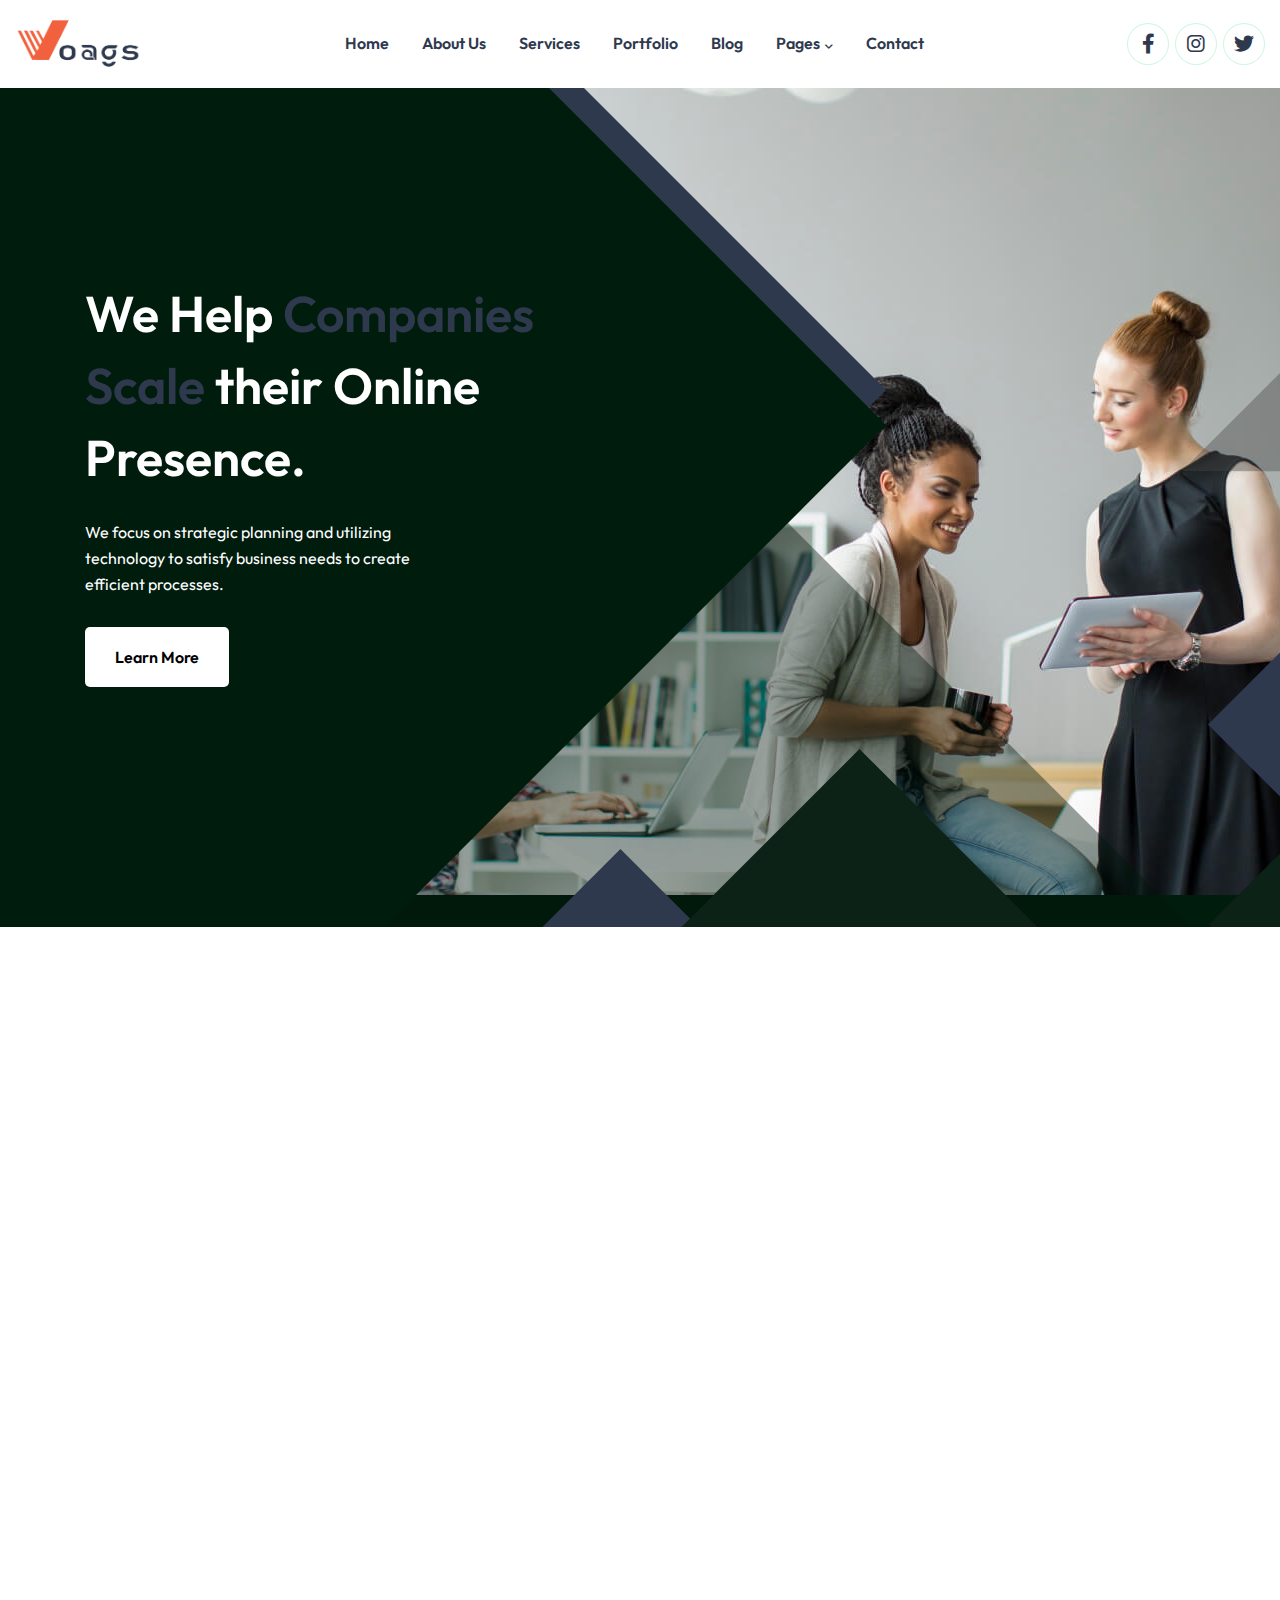
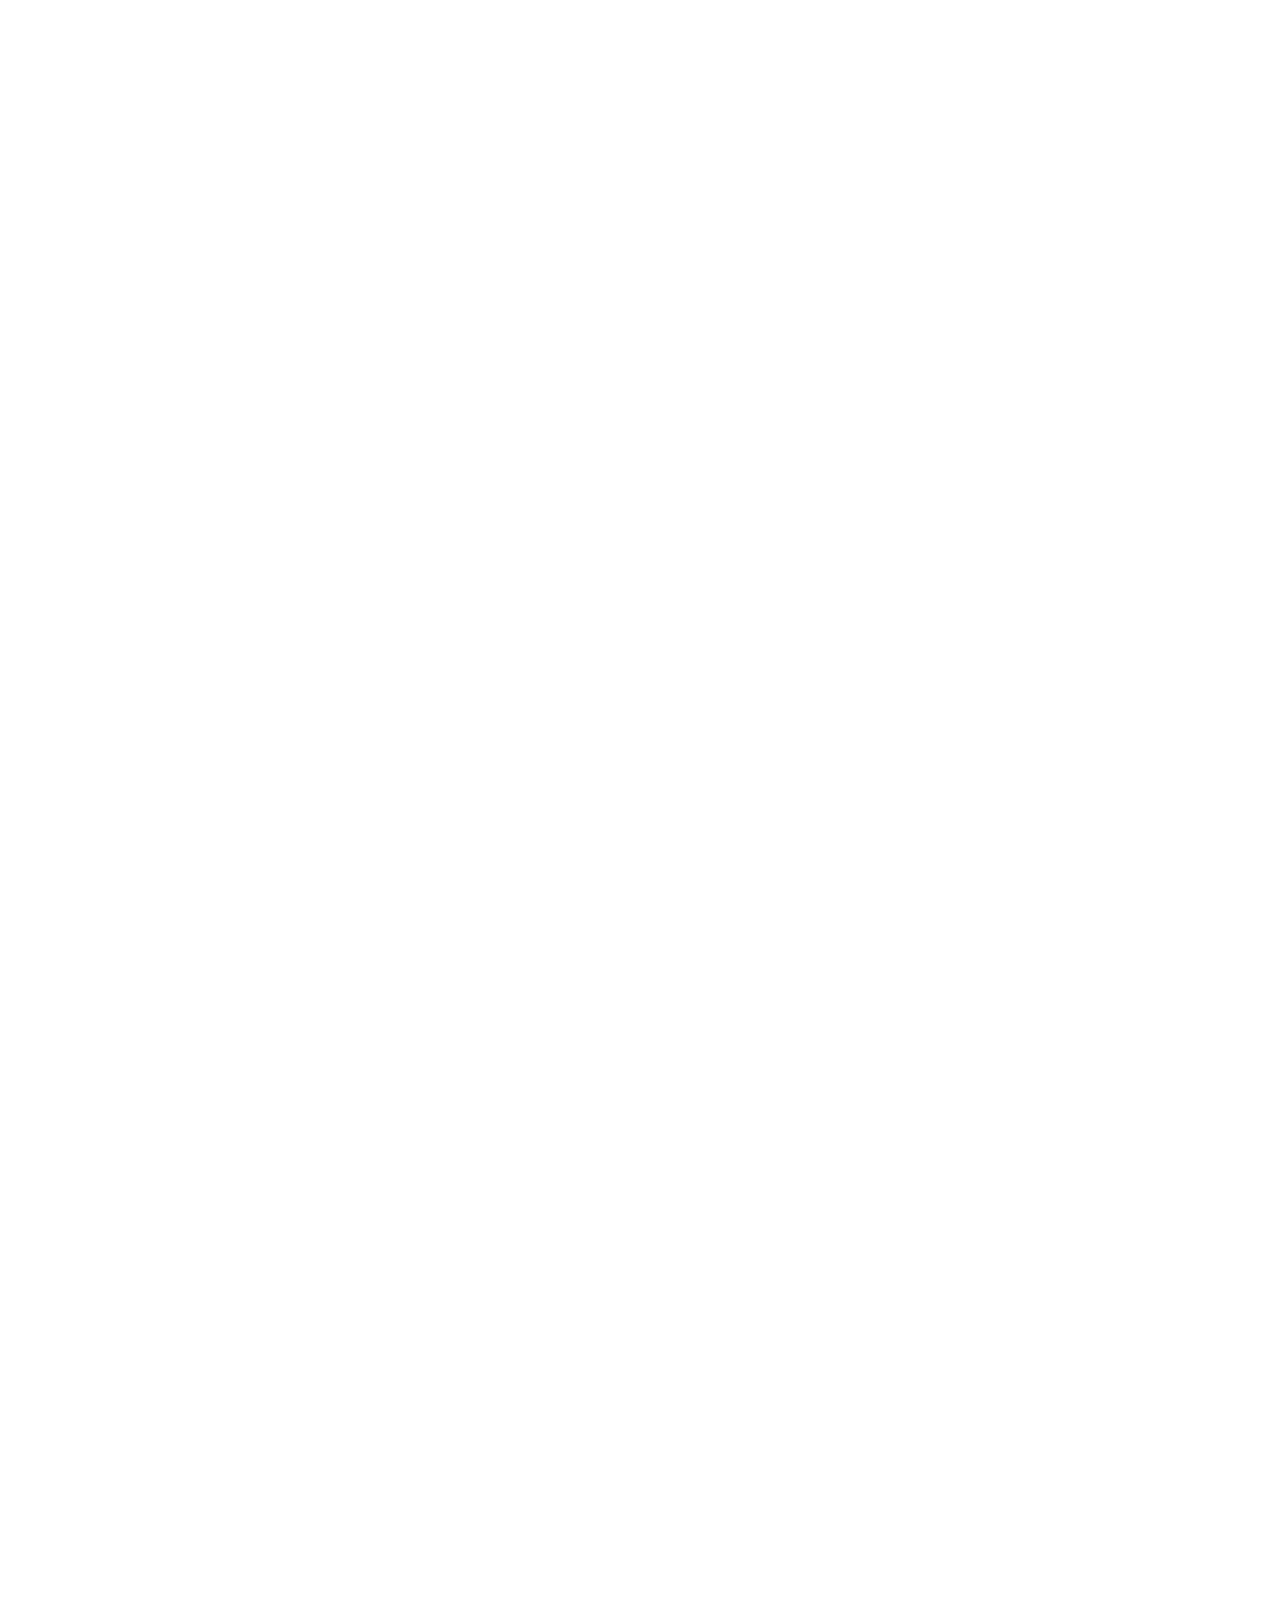
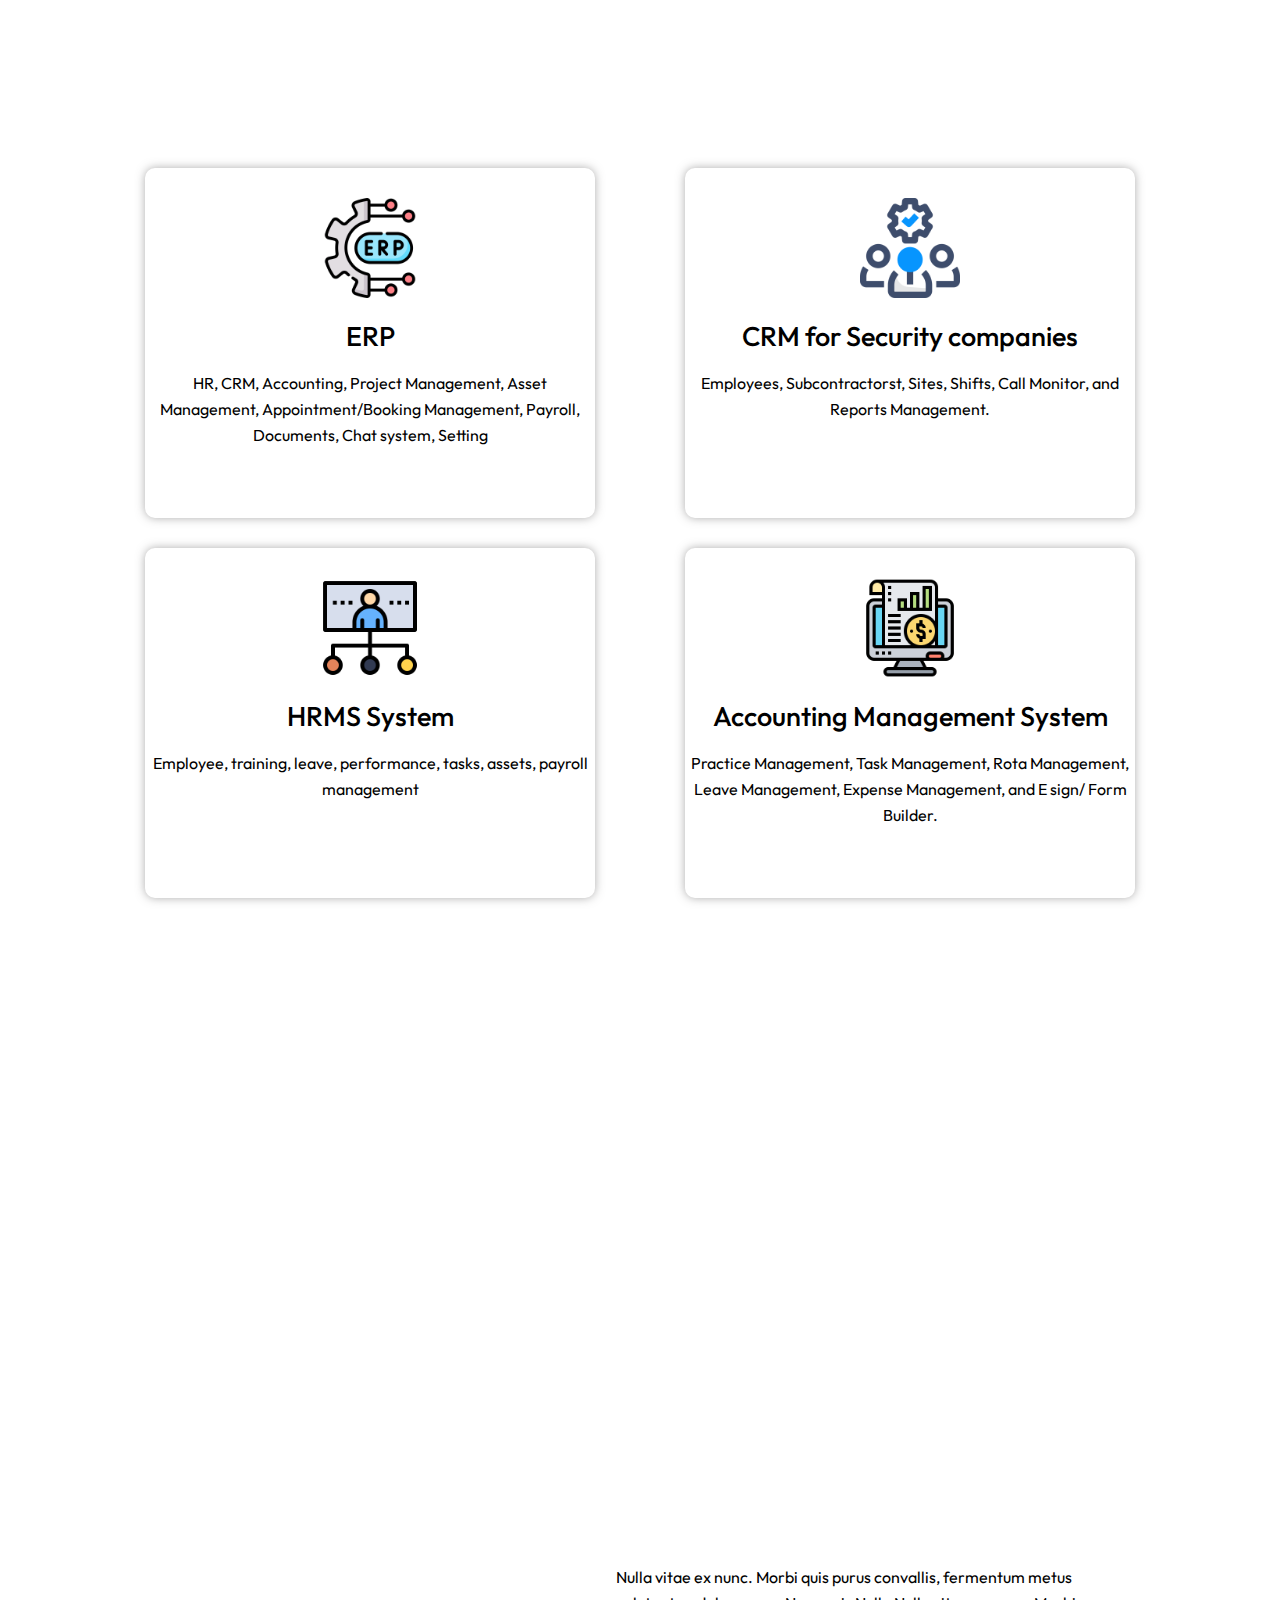
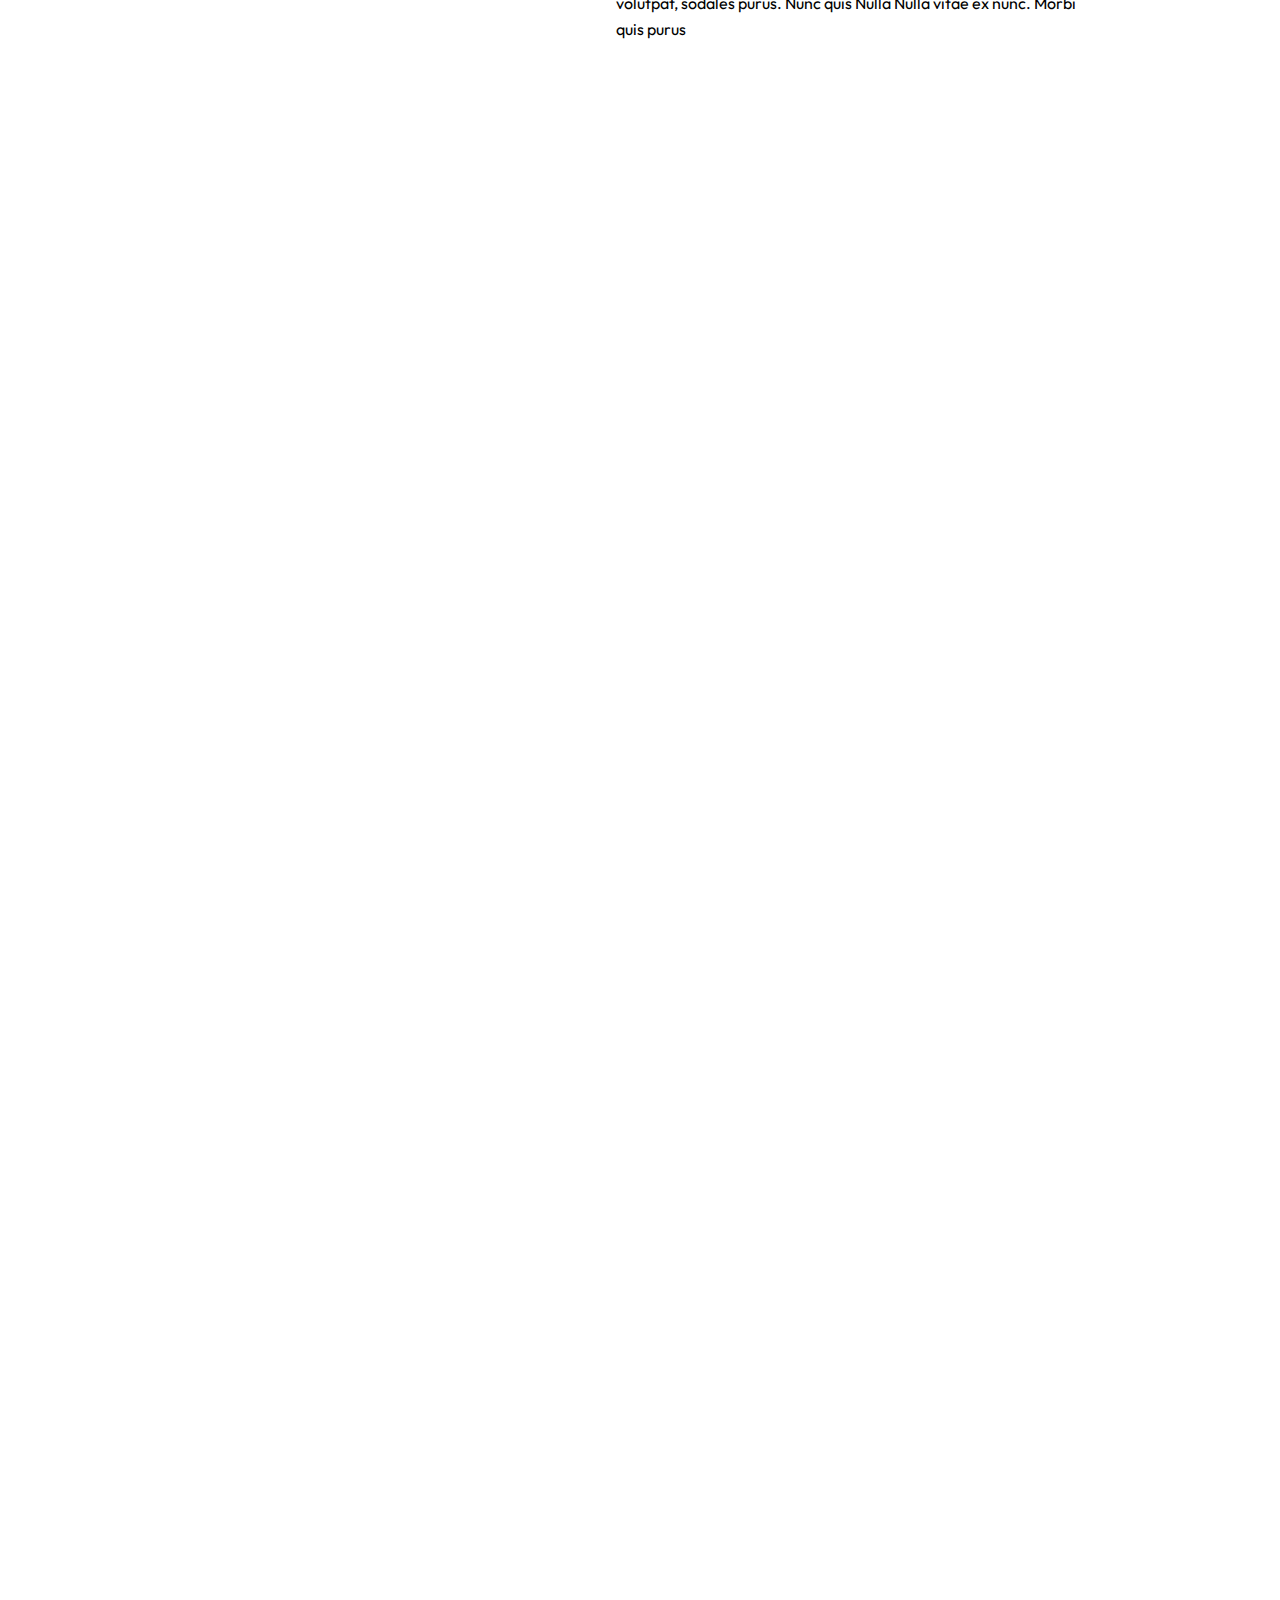
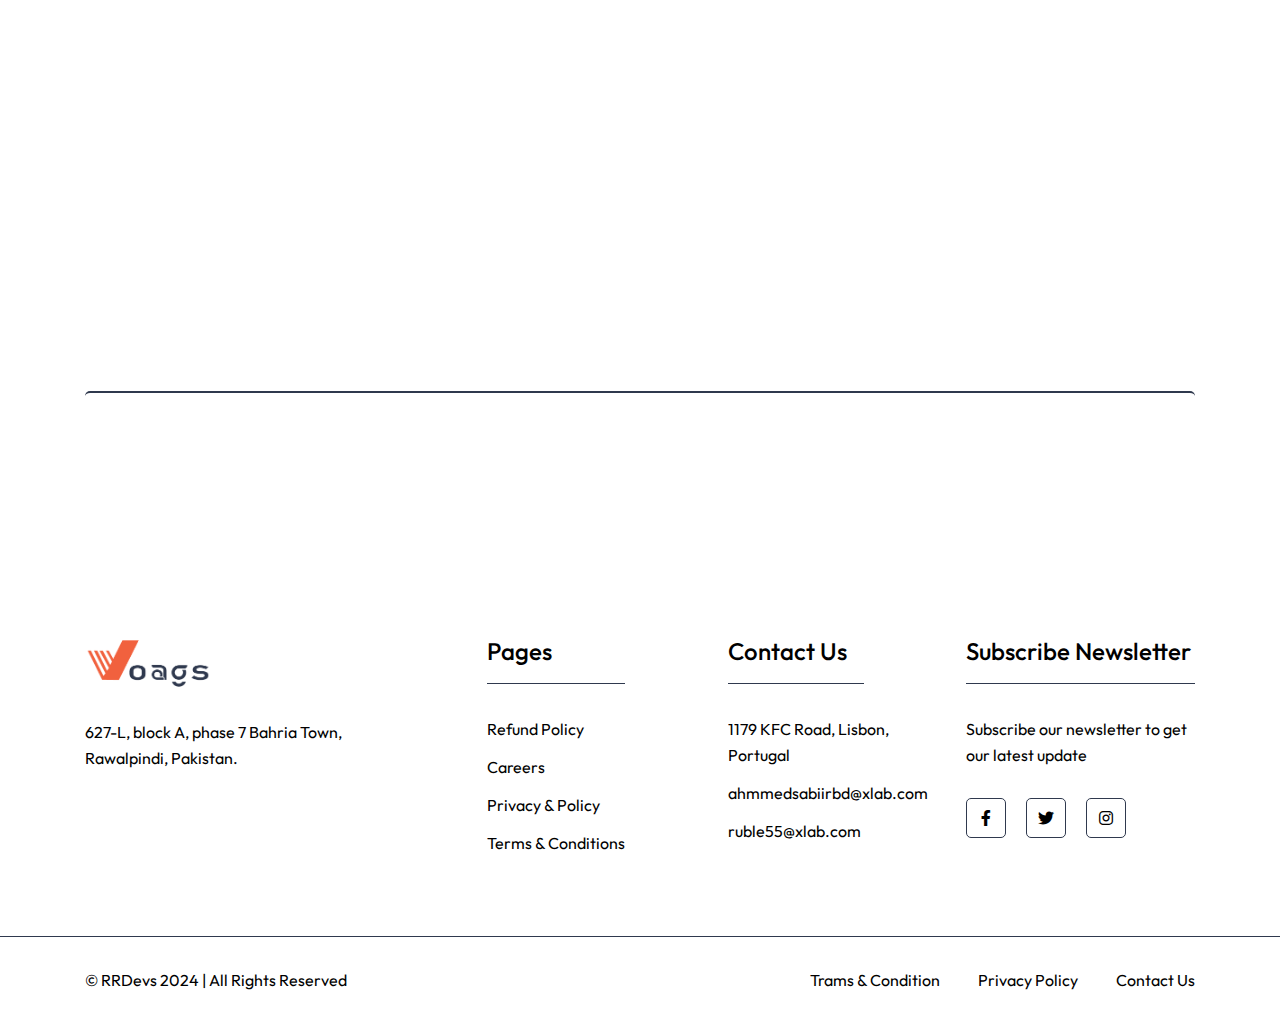
==== commit 78f85641: "third" ====
--- a/html.rrdevs.net/xlab/index.html
+++ b/html.rrdevs.net/xlab/index.html
@@ -56,7 +56,7 @@
                 <div class="offcanvas__top d-flex justify-content-between align-items-center">
                     <div class="offcanvas__logo">
                         <a href="index-3.html">
-                            <img src="assets/imgs/logo/logo-white.svg" alt="logo not found">
+                            <img src="assets/imgs/home1/website.png" alt="logo not found">
                         </a>
                     </div>
                     <div class="offcanvas__close">
@@ -93,7 +93,7 @@
 <!-- Header area start -->
 <header>
     <div id="header-sticky" class="header__area header-1">
-        <div class="container">
+        <div class="container" >
             <div class="mega__menu-wrapper p-relative">
                 <div class="header__main">
                     <div class="header__left">
@@ -103,7 +103,7 @@
                                     <img src="assets/imgs/home1/website.png" alt="logo not found">
                                 </div>
                                 <div class="logo logo-2 d-none">
-                                    <img src="assets/imgs/home1/website-1.png" alt="logo not found">
+                                    <img src="assets/imgs/home1/website.png" alt="logo not found">
                                 </div>
                             </a>
                         </div>
--- a/html.rrdevs.net/xlab/assets/css/main.css
+++ b/html.rrdevs.net/xlab/assets/css/main.css
@@ -1073,7 +1073,7 @@
 /*  2.3 buttons
 /*----------------------------------------*/
 .rs-btn {
-  color: var(--rs-common-white);
+  color: var(--rs-common-black);
   font-family: var(--rs-ff-heading);
   font-size: 16px;
   font-style: normal;
@@ -1094,7 +1094,7 @@
   position: relative;
   overflow: hidden;
   padding: 20px 30px;
-  background-color: var(--rs-theme-primary);
+  background-color:#ffff;
   z-index: 5;
 }
 @media only screen and (min-width: 576px) and (max-width: 767px), (max-width: 575px) {
@@ -1300,7 +1300,9 @@
 /*  offcanvas
 /*----------------------------------------*/
 .offcanvas__area {
-  background: #0E0A24 none repeat scroll 0 0;
+  box-shadow: 0px 0px 10px 0px rgba(93.75, 91.10054347826089, 91.10054347826089, 0.5);
+
+  background: #fff none repeat scroll 0 0;
   position: fixed;
   right: 0;
   top: 0;
@@ -1417,7 +1419,7 @@
   color: var(--rs-theme-primary);
 }
 .offcanvas__title {
-  color: var(--rs-common-white);
+  color: var(--rs-common-black);
 }
 @media (max-width:450px) {
   .offcanvas__title {
@@ -1437,7 +1439,7 @@
   margin-right: 5px;
 }
 .offcanvas__social ul li a {
-  color: var(--rs-theme-primary);
+  color: #fff;
   display: -ms-flexbox;
   display: -webkit-box;
   display: flex;
@@ -1449,7 +1451,7 @@
           justify-content: center;
   width: 36px;
   height: 36px;
-  background: var(--rs-common-white);
+  background: var(--rs-common-black);
   font-size: 16px;
   border-radius: 50%;
 }
@@ -4582,7 +4584,7 @@
   display: block !important;
 }
 .header-1.rs-sticky .main-menu ul li > a {
-  color: var(--rs-common-white);
+  color: var(--rs-common-black);
 }
 .header-1.rs-sticky .main-menu ul li > a::before {
   background: var(--rs-theme-primary);
@@ -4862,8 +4864,10 @@
   width: 100%;
   -webkit-animation: 500ms ease-in-out 0s normal none 1 running fadeInDown;
   animation: 500ms ease-in-out 0s normal none 1 running fadeInDown;
-  background: var(--rs-gray-900);
+  background: #fff;
   border-top: 0;
+  box-shadow: 0px 0px 10px 0px rgba(93.75, 91.10054347826089, 91.10054347826089, 0.5);
+
 }
 .rs-sticky.header-2 {
   border-bottom: none;
@@ -4878,7 +4882,7 @@
   width: 100%;
   -webkit-animation: 500ms ease-in-out 0s normal none 1 running fadeInDown;
   animation: 500ms ease-in-out 0s normal none 1 running fadeInDown;
-  background: var(--rs-gray-900);
+  background:#fff;
   border-top: 0;
 }
 
@@ -6554,15 +6558,15 @@
   top: 110%;
   inset-inline-start: 0;
   min-width: 280px;
-  background: #0d0d0d;
+  box-shadow: 0px 0px 10px 0px rgba(93.75, 91.10054347826089, 91.10054347826089, 0.5);
+  background: #fff;
   z-index: 99;
   visibility: hidden;
   opacity: 0;
   -webkit-transform-origin: top center;
-          transform-origin: top center;
+  transform-origin: top center;
   padding: 35px 0 6px;
   color: var(--rs-common-white);
-  border: 1px solid var(--rs-border-primary);
 }
 .main-menu ul li .submenu li {
   display: block;
@@ -7016,8 +7020,8 @@
   text-transform: capitalize;
   width: 100%;
   padding: 10px 0;
-  color: var(--rs-common-white);
-  border-top: 1px solid rgba(255, 255, 255, 0.079);
+  color: var(--rs-common-black);
+  border-bottom: 1px solid #2F394E!important;
   font-size: 16px;
   line-height: 1.5;
   font-weight: 500;
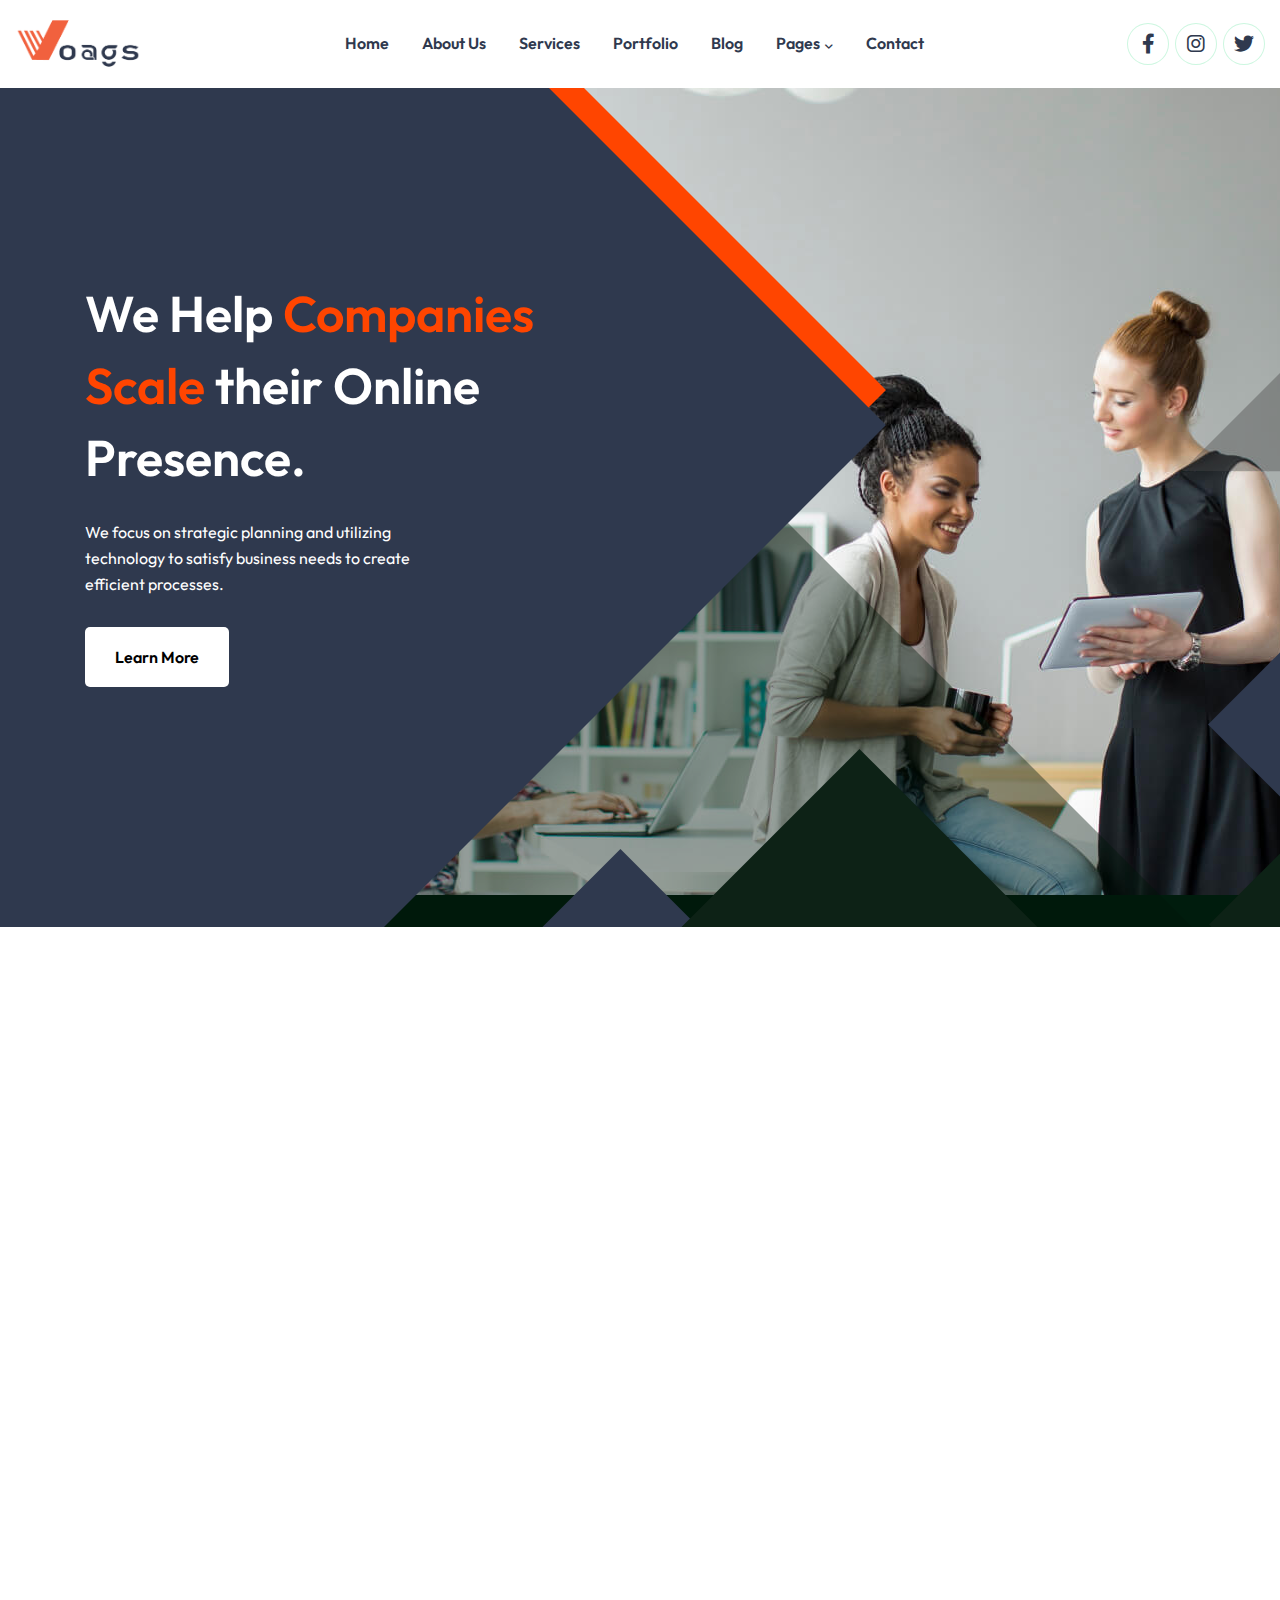
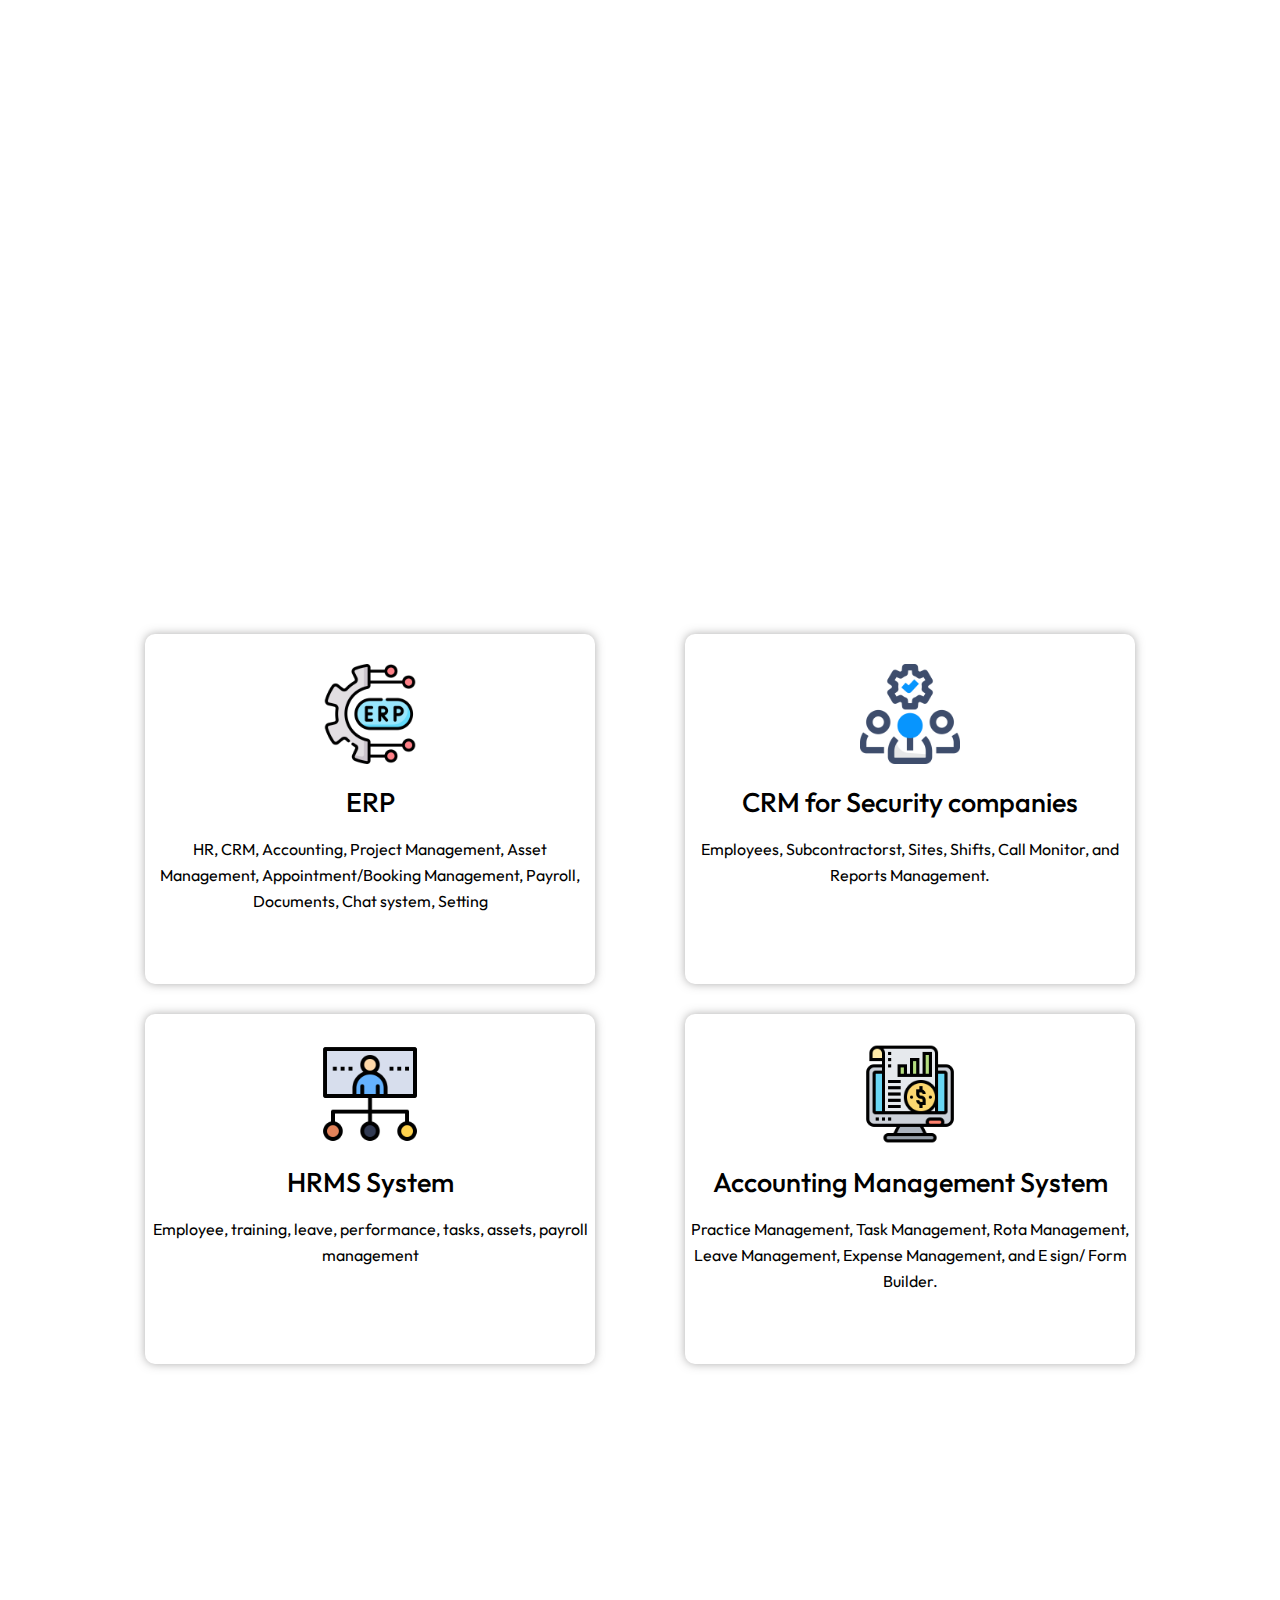
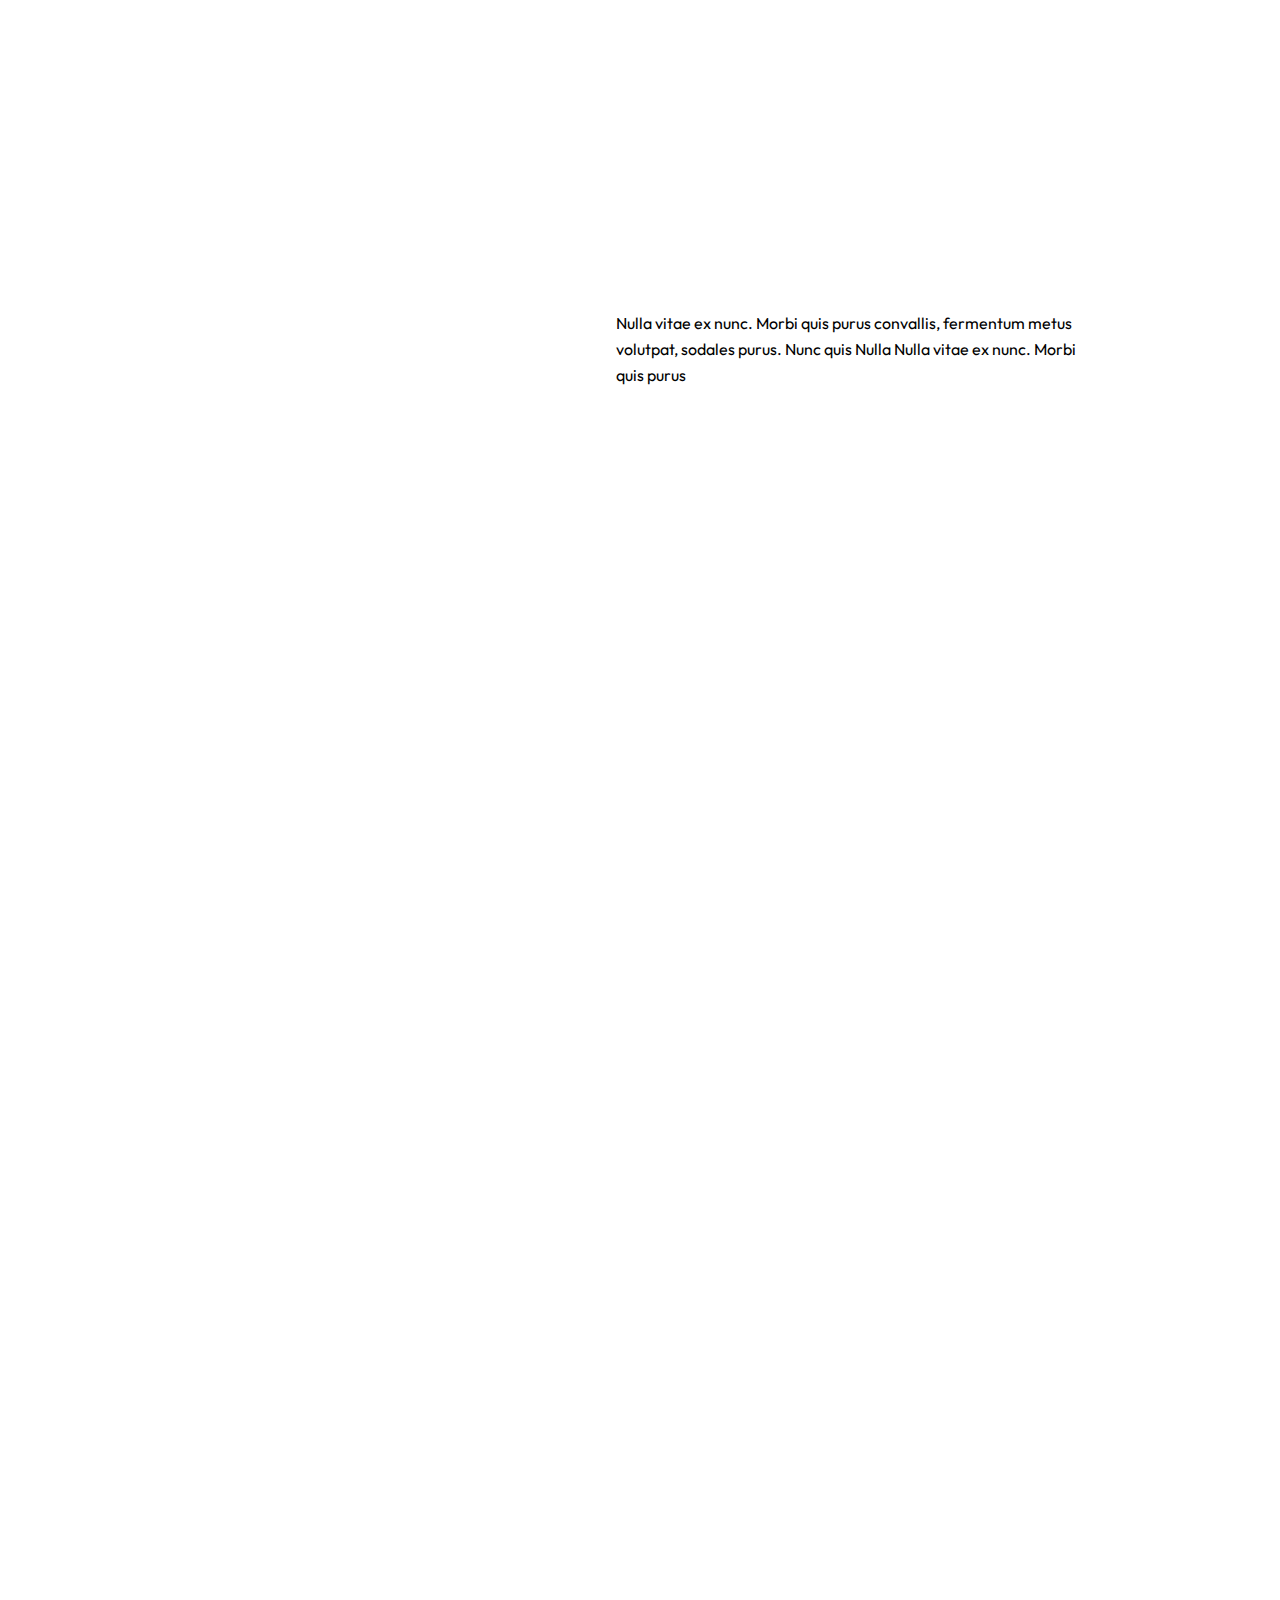
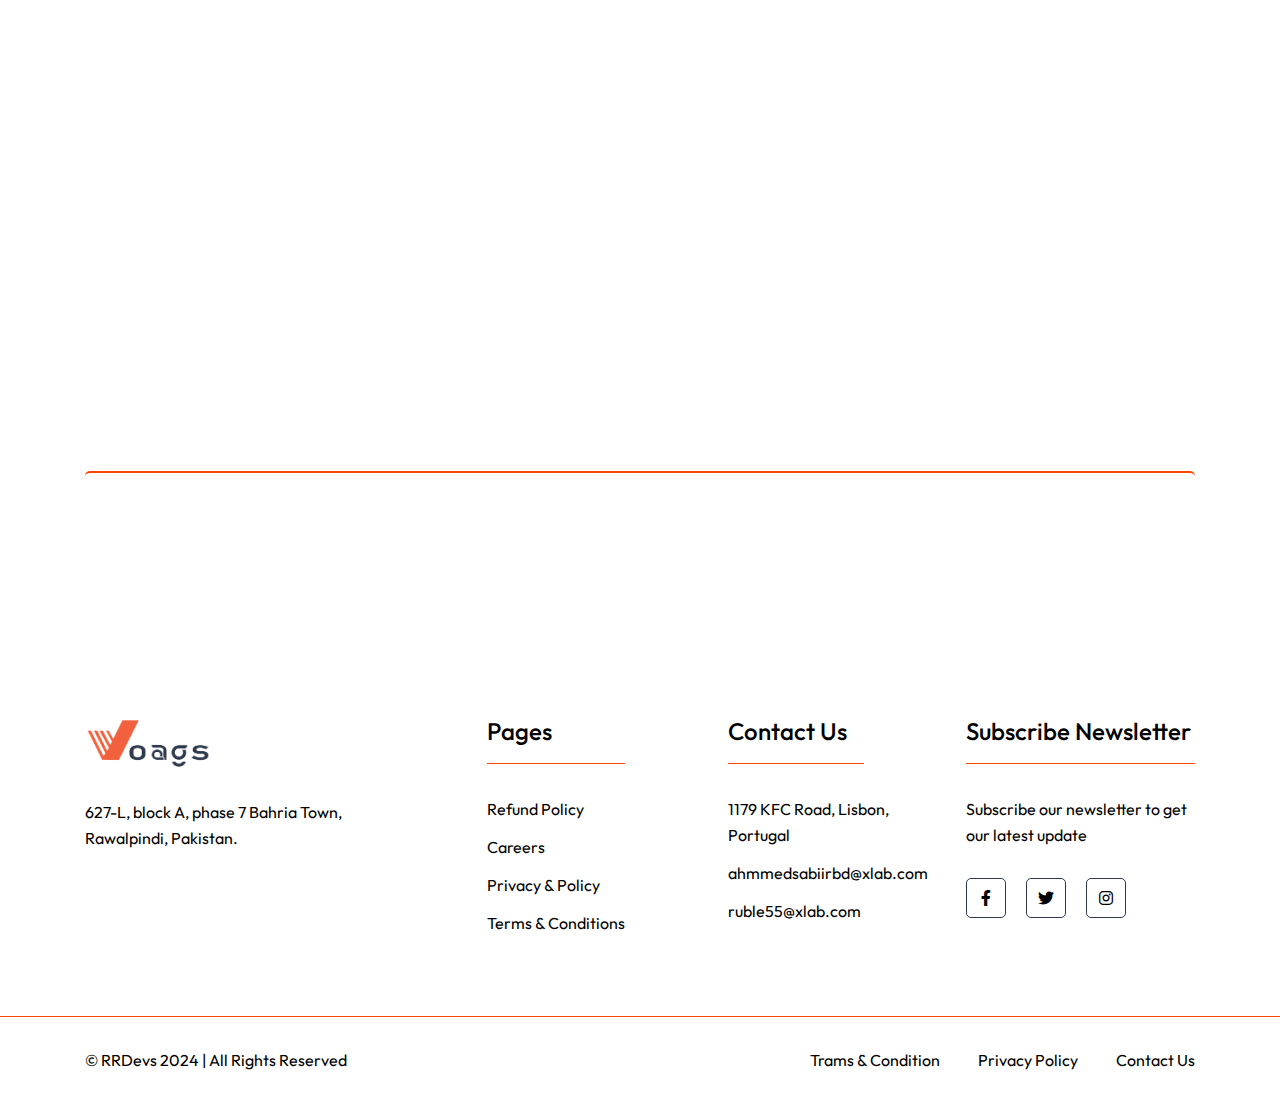
==== commit 1eda7aeb: "3" ====
--- a/html.rrdevs.net/xlab/index.html
+++ b/html.rrdevs.net/xlab/index.html
@@ -196,13 +196,13 @@
 
                 <div class="big-shape big-shape-2" data-parallax='{"y": 300, "smoothness": 15}'>
                     <svg xmlns="http://www.w3.org/2000/svg" width="1854" height="1854" viewBox="0 0 1854 1854" fill="none">
-                        <path d="M1853.98 926.992L926.992 0L0.00043509 926.992L926.992 1853.98L1853.98 926.992Z" fill="#2F394E"/>
+                        <path d="M1853.98 926.992L926.992 0L0.00043509 926.992L926.992 1853.98L1853.98 926.992Z" fill="orangered"/>
                     </svg>
                 </div>
 
                 <div class="big-shape big-shape-1" data-parallax='{"y": -20, "scale": 1.3, "smoothness": 15}'>
                     <svg xmlns="http://www.w3.org/2000/svg" width="1854" height="1854" viewBox="0 0 1854 1854" fill="none">
-                        <path d="M1853.98 926.992L926.992 0L0.00043509 926.992L926.992 1853.98L1853.98 926.992Z" fill="#001C0D"/>
+                        <path d="M1853.98 926.992L926.992 0L0.00043509 926.992L926.992 1853.98L1853.98 926.992Z" fill="#2F394E"/>
                     </svg>
                 </div>
 
@@ -356,7 +356,7 @@
     <!-- Brand area end -->
 
     <!-- About area start -->
-    <section class="about-us section-space" data-bg-color="#fff">
+    <!-- <section class="about-us section-space" data-bg-color="#fff">
         <div class="container">
             <div class="row align-items-center mb-20 mt-80">
                 <div class="col-xl-5">
@@ -396,7 +396,7 @@
                 </div>
             </div>
         </div>
-    </section>
+    </section> -->
     <!-- About area end -->
 
     <!-- work progress area start -->
@@ -801,7 +801,7 @@
                         </div>
 
                         <div class="feedback__item-content mb-30">
-                            <p>He is quick and efficient, understanding, and good communication throughout the process. I recommend.</p>
+                            <p>He is quick and efficient, understanding, and good communication.I recommend.</p>
                         </div>
 
                         <div class="feedback__item-author d-flex justify-content-between">
@@ -827,7 +827,7 @@
                         </div>
 
                         <div class="feedback__item-content mb-30">
-                            <p>Un magnifico soporte y una muy buena atención. Adnan es un desarrollador de confianza.</p>
+                            <p>Un magnifico soporte y una muy buena atención. Adnan es un  de confianza.</p>
                         </div>
 
                         <div class="feedback__item-author d-flex justify-content-between">
--- a/html.rrdevs.net/xlab/assets/css/main.css
+++ b/html.rrdevs.net/xlab/assets/css/main.css
@@ -185,8 +185,9 @@
   --rs-shadow-l: #fff;
   --rs-shadow-m: #fff;
   --rs-shadow-s: #fff;
-  --rs-border-primary: #2F394E;
-  --rs-border-secondary: #2F394E;
+  --rs-border-primary: orangered;
+  --rs-border-secondary: orangered;
+  ;
   /**
   @font weight declaration
   */
@@ -247,7 +248,9 @@
   -webkit-font-smoothing: antialiased;
   -moz-osx-font-smoothing: grayscale;
 }
-
+.fa-arrow-right{
+  color: orangered;
+}
 h1, .h1 h2,
 .h2,
 h3, .h3,
@@ -781,8 +784,8 @@
 	1.8 spacing
 ---------------------------------*/
 .section-space {
-  padding-top: 120px;
-  padding-bottom: 120px;
+  padding-top: 60px;
+  padding-bottom: 60px;
 }
 @media only screen and (min-width: 768px) and (max-width: 991px) {
   .section-space {
@@ -812,7 +815,7 @@
 }
 
 .section-space-bottom {
-  padding-bottom: 120px;
+  padding-bottom: 60px;
 }
 @media only screen and (min-width: 768px) and (max-width: 991px) {
   .section-space-bottom {
@@ -1549,7 +1552,7 @@
 
 .offcanvas-close-icon {
   line-height: 1;
-  color: var(--rs-common-white);
+  color: var(--rs-common-black);
 }
 .offcanvas-close-icon .offcanvas-m-lines {
   position: relative;
@@ -1932,7 +1935,7 @@
   --rs-text-primary: rgba(6, 6, 6, 1);
   --rs-text-secondary: rgba(255, 255, 255, 1);
   --rs-text-body: rgb(81, 82, 84);
-  --rs-border-primary: rgba(6, 6, 6, 0.1);
+  --rs-border-primary: orangered;
   --rs-bg-2: rgba(249, 249, 249, 1);
   --rs-bg-5: rgb(243, 243, 243);
 }
@@ -5424,7 +5427,7 @@
   color: var(--rs-common-white);
 }
 .banner-1__content h1 span {
-  color: var(--rs-theme-primary);
+  color: orangered;
 }
 .banner-1__content p {
   color: var(--rs-common-white);
@@ -8183,7 +8186,7 @@
   text-transform: capitalize;
   color: var(--rs-common-black);
   font-family: var(--rs-ff-heading);
-  border-bottom: 1px solid var(--rs-theme-primary);
+  border-bottom: 1px solid orangered;
 }
 @media only screen and (min-width: 992px) and (max-width: 1199px) {
   .footer__widget-title h4 {
@@ -9028,10 +9031,11 @@
 .feedback__item__home:after {
   width: 100%;
   background-position: bottom;
-  height: 12px;
+  height: 4px;
   z-index: -1;
+background-color: orangered;
   background-repeat: no-repeat;
-  background-image: url(../imgs/team/border-bottom.png);
+  /* background-image: url(../imgs/team/border-bottom.png); */
   position: absolute;
   content: "";
   background-size: cover;
@@ -9053,9 +9057,9 @@
   -webkit-transform: translate(0, 0);
   transform: translate(0, 0);
 }
-.feedback__item:hover {
-  border-color: #2F394E !important;
-}
+/* .feedback__item:hover {
+  border-color: orangered !important;
+} */
 .feedback__item-qoute {
   display: -webkit-box;
   display: -ms-flexbox;
@@ -10879,8 +10883,7 @@
   max-width: 611px;
 }
 .back-layer{
-
-border: 2px solid grey;
+border-radius: 10px;
   background-color: #fff;
   position: absolute;
   width: 100%;
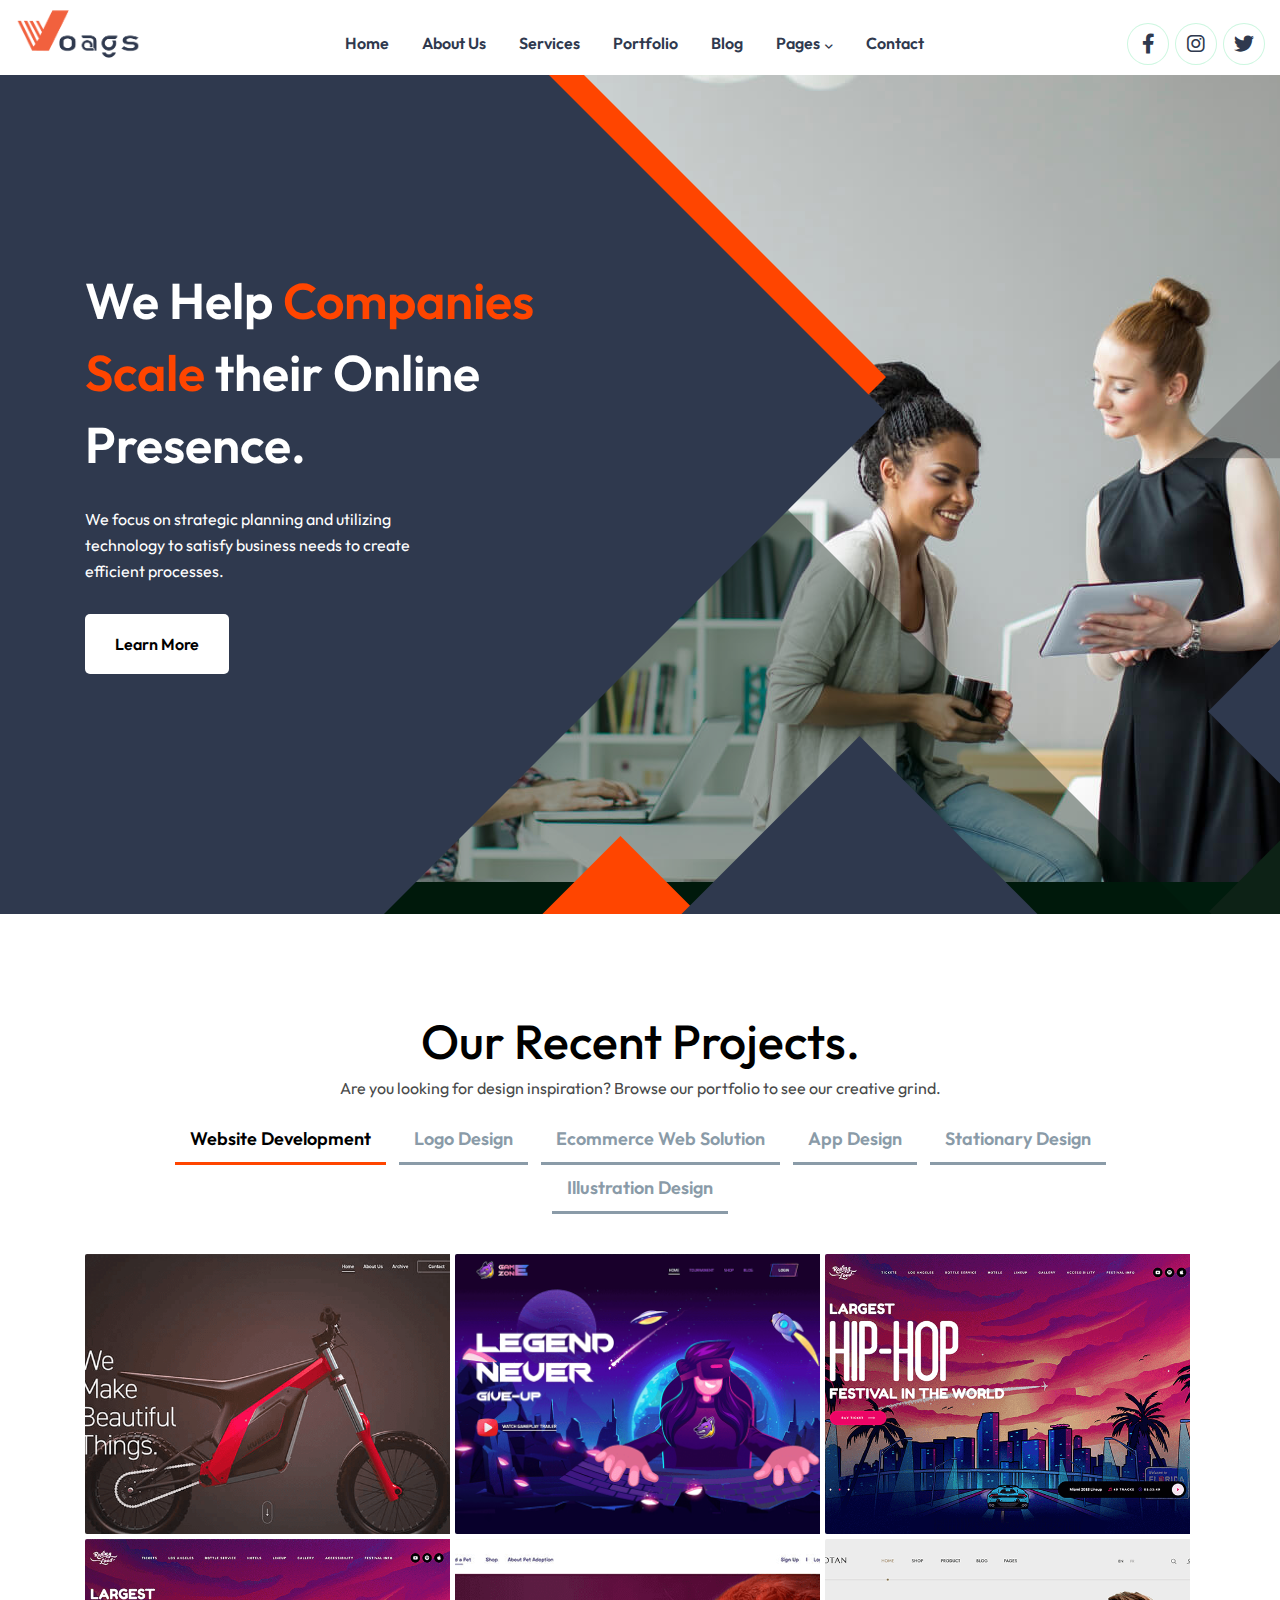
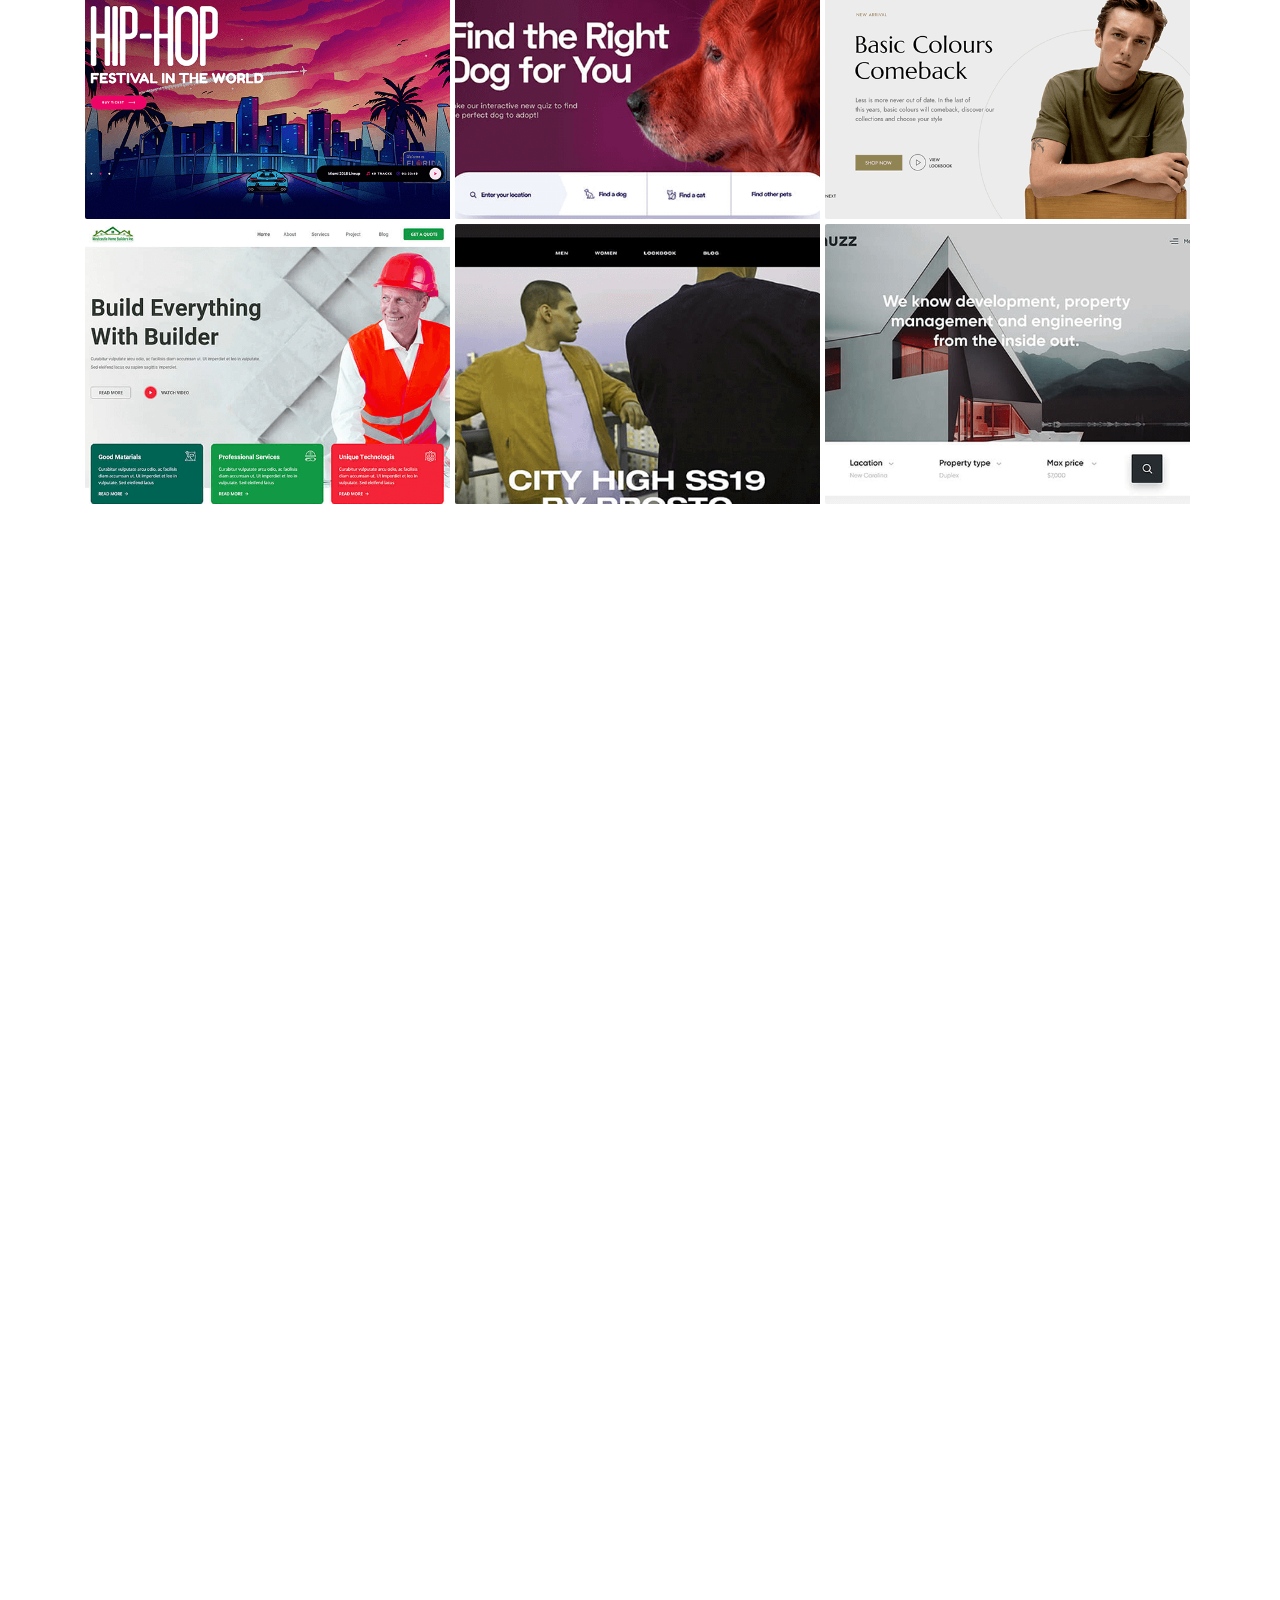
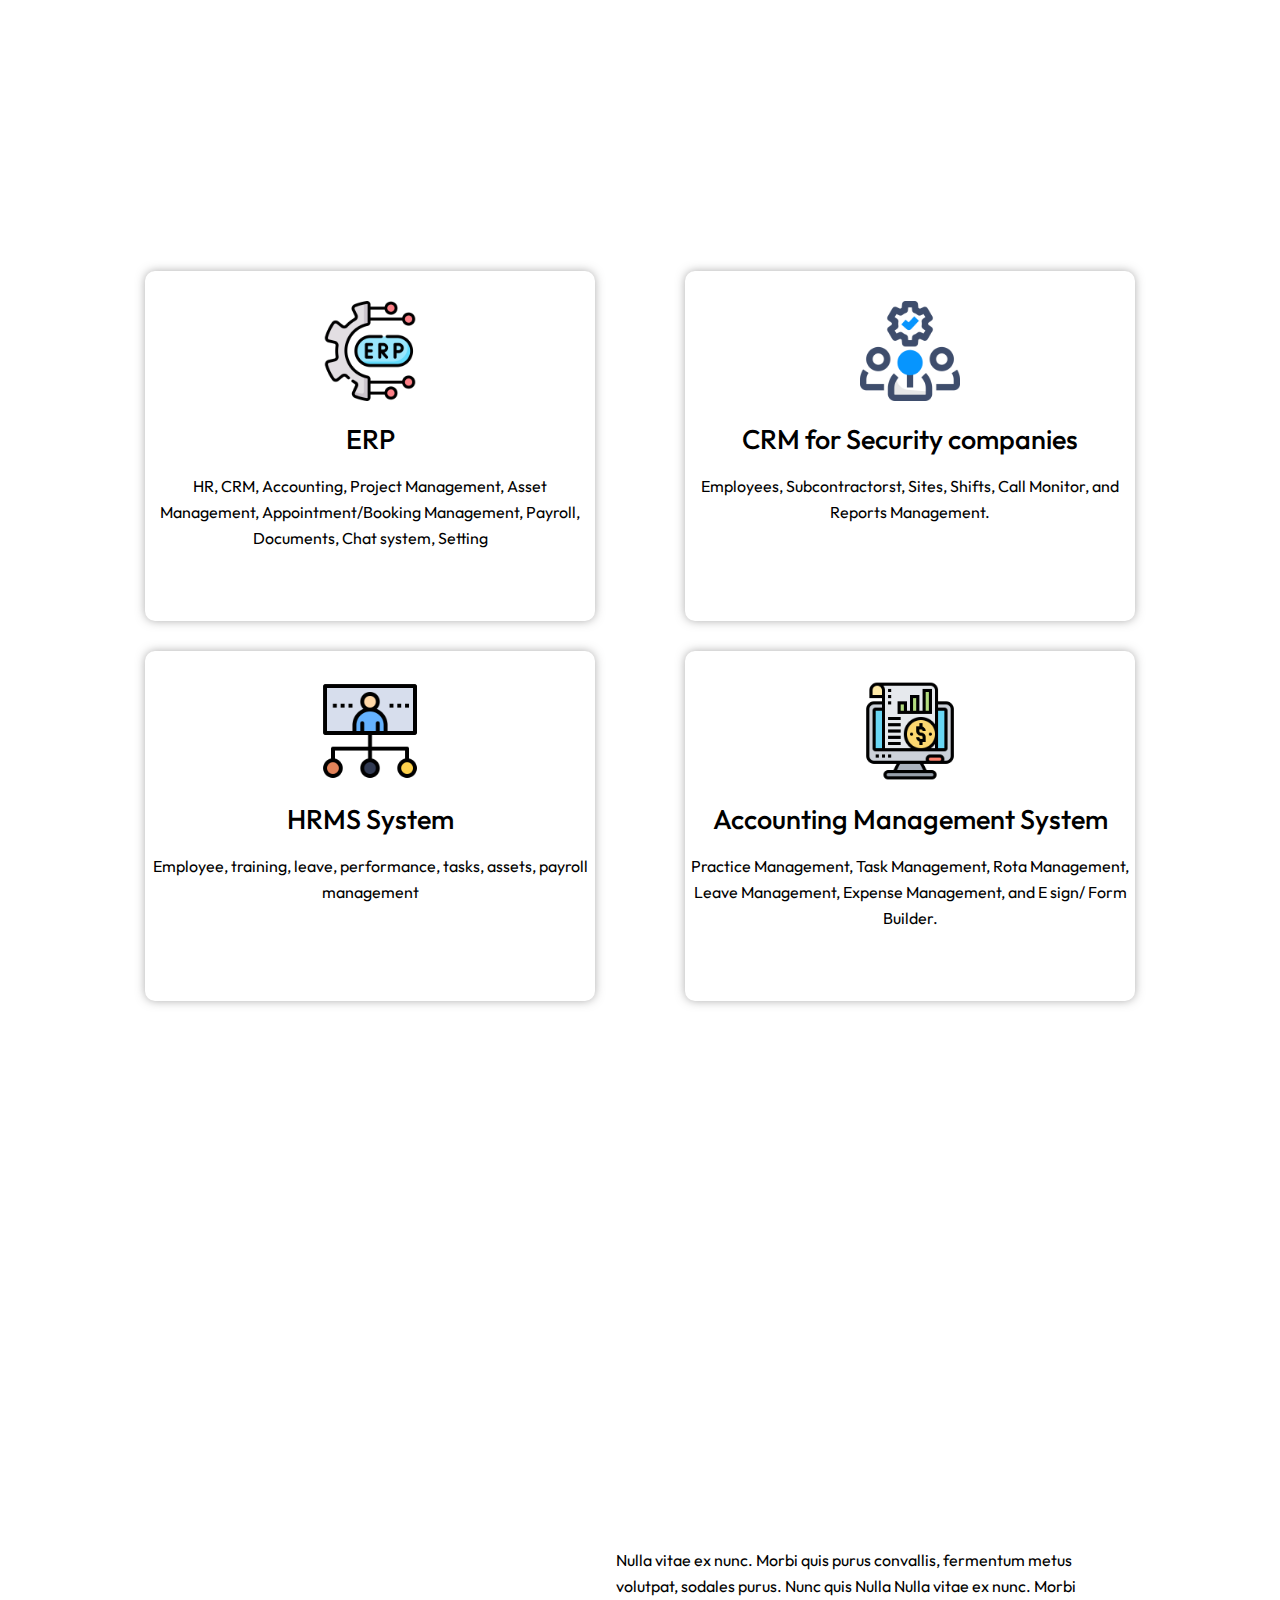
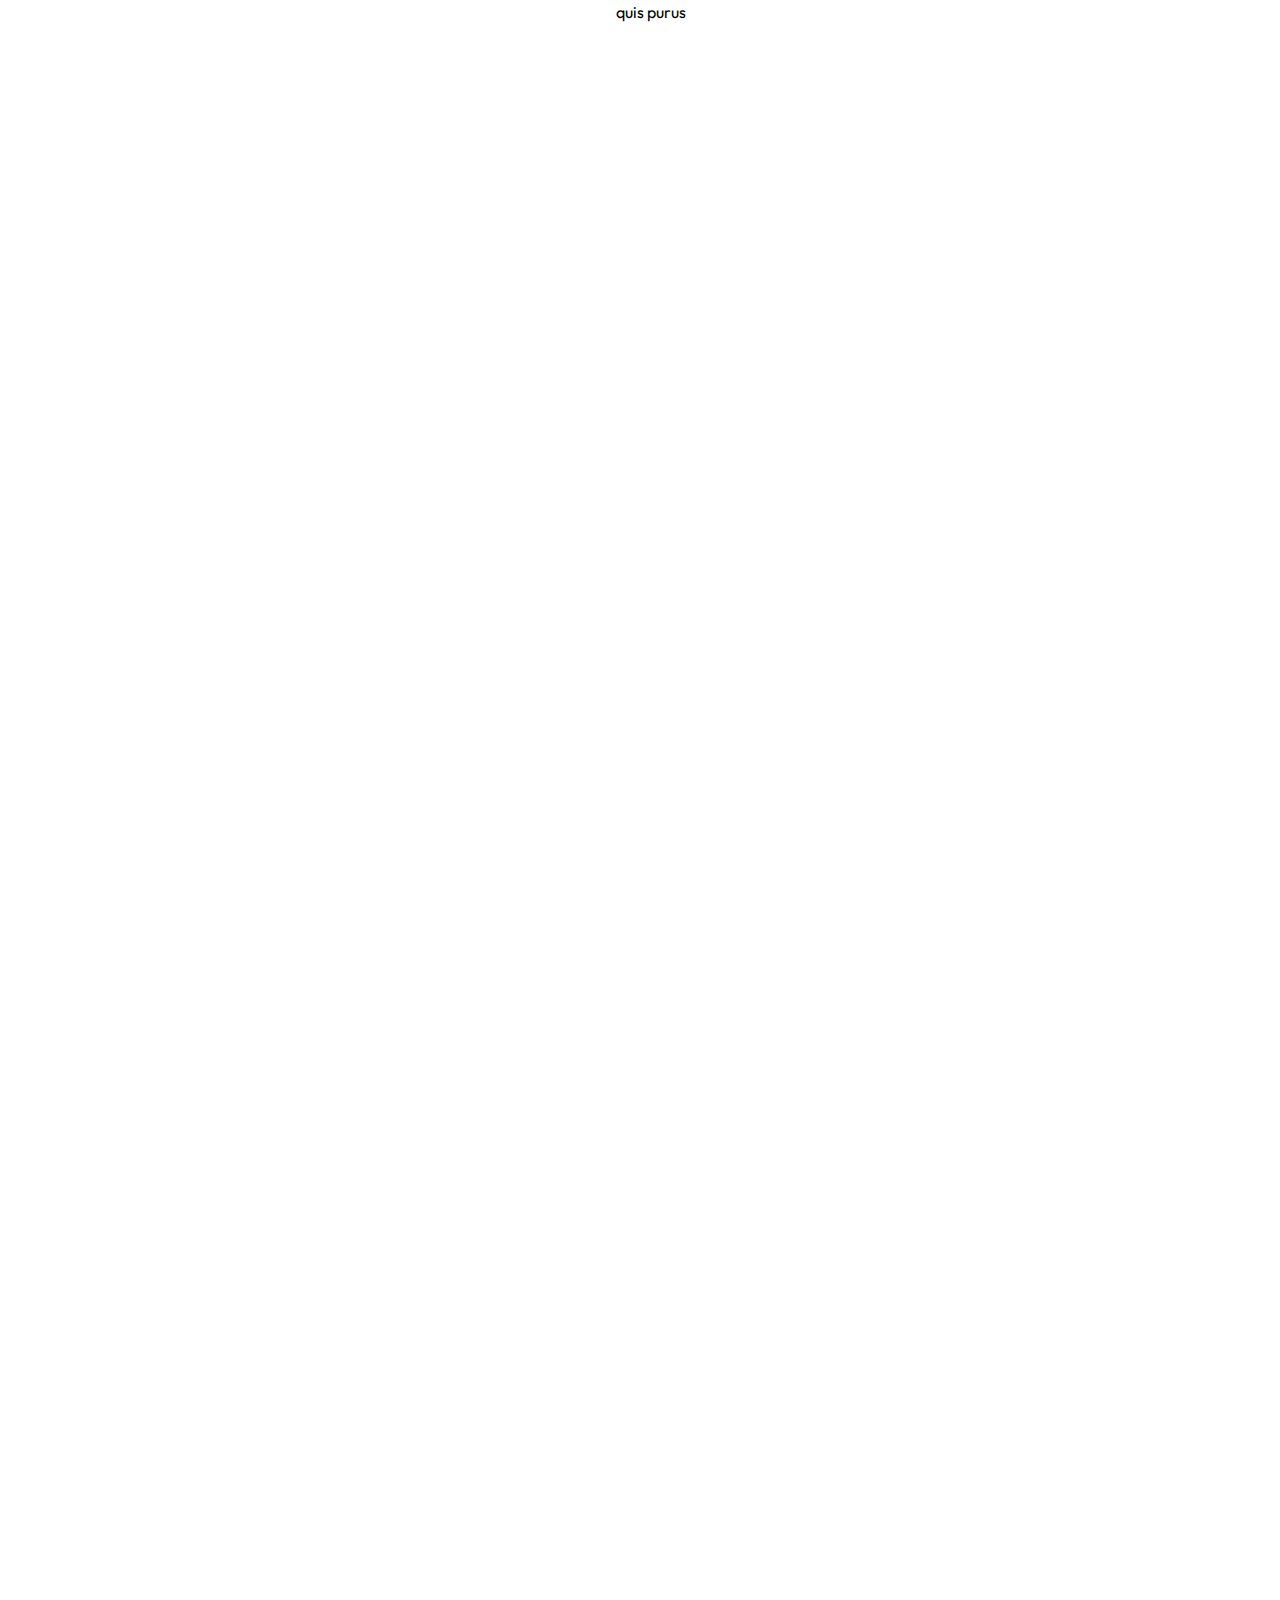
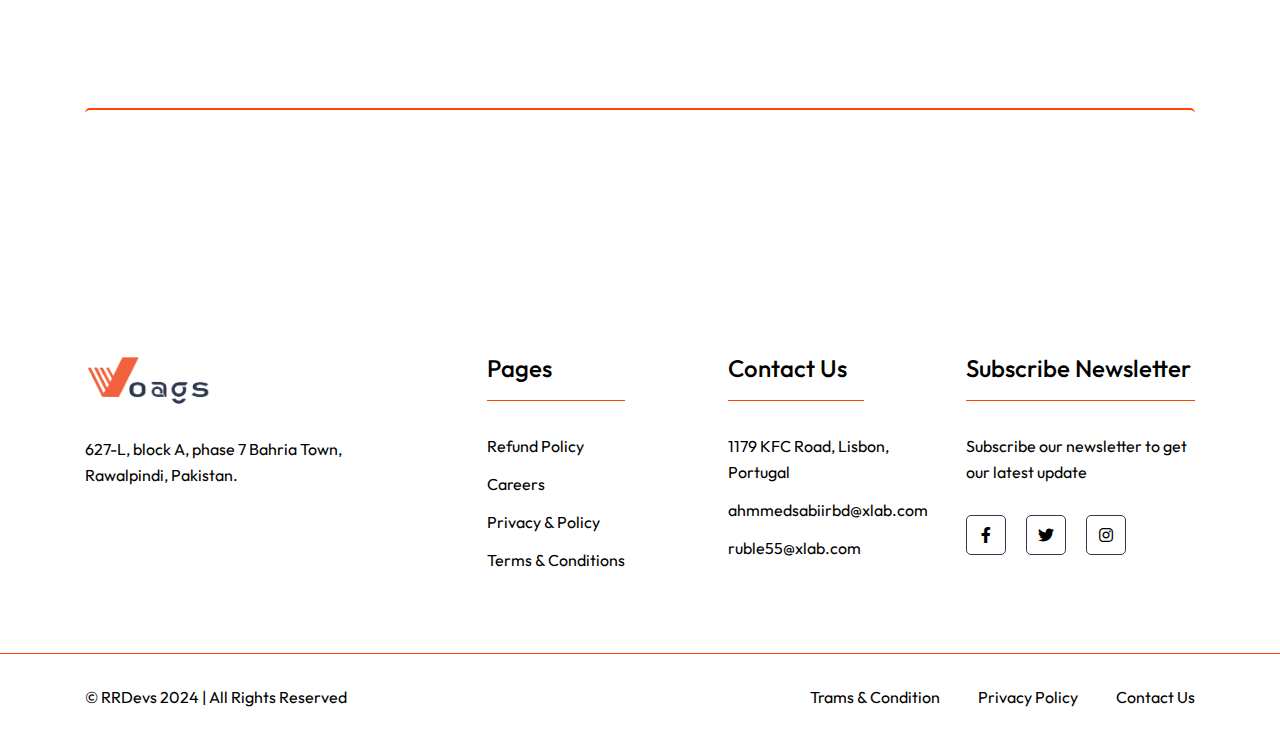
==== commit 7f67fac0: "fourth" ====
--- a/html.rrdevs.net/xlab/index.html
+++ b/html.rrdevs.net/xlab/index.html
@@ -190,7 +190,7 @@
 
                 <div class="small-shape small-shape-1" data-parallax='{"y": -200, "x": 300, "smoothness": 15}'>
                     <svg xmlns="http://www.w3.org/2000/svg" width="519" height="519" viewBox="0 0 519 519" fill="none">
-                        <path d="M518.873 259.436L259.438 0L0.00179011 259.436L259.438 518.871L518.873 259.436Z" fill="#2F394E"/>
+                        <path d="M518.873 259.436L259.438 0L0.00179011 259.436L259.438 518.871L518.873 259.436Z" fill="orangered"/>
                     </svg>
                 </div>
 
@@ -214,7 +214,7 @@
 
                 <div class="small-shape small-shape-2">
                     <svg xmlns="http://www.w3.org/2000/svg" width="519" height="185" viewBox="0 0 519 185" fill="none">
-                        <path d="M518.904 259.436L259.469 0L0.0330401 259.436L259.469 518.871L518.904 259.436Z" fill="#0D2216"/>
+                        <path d="M518.904 259.436L259.469 0L0.0330401 259.436L259.469 518.871L518.904 259.436Z" fill="#2F394E"/>
                     </svg>
                 </div>
 
@@ -250,6 +250,39 @@
         </div>
     </section>
     <!-- Banner area end -->
+
+<!--Portfolio section start-->
+<section class="section-space latest-portfolio_section  overflow-hidden" data-bg-color="#fff">
+    <div class="ms-5 recent-project__content section__title-wrapper section__title-wrapper__white position-relative">
+        <span class="section__subtitle uppercase mb-20 wow fadeIn animated" data-wow-delay=".1s" ><img class="xlab-img rightLeft" src="assets/imgs/icons/xlab.svg" alt="arrow not found"> Recent Projects</span>
+    </div>
+<div class="text-center">
+    <h2>Our Recent Projects.</h2>
+    <p>Are you looking for design inspiration? Browse our portfolio to see our creative grind.</p>
+</div>
+<div class="latest-portfolio_section_inner container">
+    <ul>
+        <li onclick="showprojects('Website'); setActive(event);" class="active_project_li">Website Development</li>
+        <li onclick="showprojects('logo'); setActive(event);">Logo Design</li>
+        <li onclick="showprojects('Ecommerce'); setActive(event);">Ecommerce Web Solution</li>
+        <li onclick="showprojects('app'); setActive(event);">App Design</li>
+        <li onclick="showprojects('Website'); setActive(event);">Stationary Design</li>
+        <li onclick="showprojects('Illustration'); setActive(event);">Illustration Design</li>
+    </ul>
+    </ul>
+</div>
+<div class="latest-portfolio_section_projects container" id="projects_images">
+    
+</div>
+
+
+
+
+
+</section>
+
+<!--Portfolio section end-->
+
 
     <!-- Latest service area start -->
     <section class="latest-service__area section-space" data-bg-color="#fff">
@@ -587,7 +620,7 @@
             <div class="row align-items-end">
                 <div class="col-xl-6">
                     <div class="recent-project__content section__title-wrapper section__title-wrapper__white position-relative">
-                        <span class="section__subtitle uppercase mb-20 wow fadeIn animated" data-wow-delay=".1s" ><img class="xlab-img rightLeft" src="assets/imgs/icons/xlab.svg" alt="arrow not found"> RECENT PROJECT</span>
+                        <span class="section__subtitle uppercase mb-20 wow fadeIn animated" data-wow-delay=".1s" ><img class="xlab-img rightLeft" src="assets/imgs/icons/xlab.svg" alt="arrow not found"> Our Products</span>
                         <h2 class="section__title wow fadeIn animated mb-0 position-relative" data-wow-delay=".3s">See Our Products.</h2>
                     </div>
                 </div>
--- a/html.rrdevs.net/xlab/assets/css/main.css
+++ b/html.rrdevs.net/xlab/assets/css/main.css
@@ -2668,7 +2668,7 @@
           transform: translateY(-50%);
   width: 20px;
   height: 20px;
-  background-color: var(--rs-theme-primary);
+  background-color: orangered;
   border-radius: 100%;
   display: inline-block;
   -webkit-animation: sk-three-bounce 1.4s ease-in-out 0s infinite both;
@@ -4563,7 +4563,9 @@
   background-color: var(--rs-common-blue);
   opacity: 0.3;
 }
-
+.header-1 .container{
+  height: 75px;
+}
 /* HEADER CSS */
 /*----------------------------------------*/
 /*  		3.1 header-1
@@ -4572,6 +4574,7 @@
   .header-1 .container {
     max-width: 1320px;
     padding: 0 15px;
+    
   }
 }
 .header-1.rs-sticky .header__btn .text h5, .header-1.rs-sticky .header__btn .text span {
@@ -4904,6 +4907,7 @@
 
 .header__logo {
   max-width: 126px;
+  margin-top: -19px;
 }
 @media (max-width: 575px), only screen and (min-width: 576px) and (max-width: 767px) {
   .header__logo {
@@ -9820,7 +9824,54 @@
   color: var(--rs-common-white);
   border-color: transparent;
 }
-
+/* ---portoflio section home page */
+
+.latest-portfolio_section h2{
+  color:#000;
+}
+.latest-portfolio_section_inner ul{
+  margin: 0 0 35px;
+  padding: 0;
+  display: block;
+  text-align: center;
+}
+.latest-portfolio_section_inner ul li{
+  display: inline-block;
+  text-align: center;
+  color: #8a9ba8;
+  font-weight: 600;
+  font-size: 18px;
+  padding: 10px 15px;
+  border-radius: 4px 4px 0px 0px;
+  cursor: pointer;
+  margin: 0 5px;
+  border-bottom: solid 3px #8a9ba8;
+}
+.latest-portfolio_section_inner ul li:hover{
+  color:#000;
+  border-bottom: solid 3px orangered;
+
+}
+.latest-portfolio_section_projects {
+display: flex;
+flex-wrap: wrap;
+flex-direction: row;
+justify-content: space-around;
+}
+.latest-portfolio_section_projects img{
+  height:280px;
+  width:100%;
+object-fit: cover;
+border-radius: 2px;
+border-right: 5px solid #fff;
+}
+.active_project_li{
+  color:#000 !important;
+  border-bottom: solid 3px orangered !important;
+}
+.latest-portfolio_section_projects div{
+  margin-top: 5px;
+}
 .work-progress__item {
   box-shadow: 0px 0px 10px 0px rgba(93.75, 91.10054347826089, 91.10054347826089, 0.5);
 
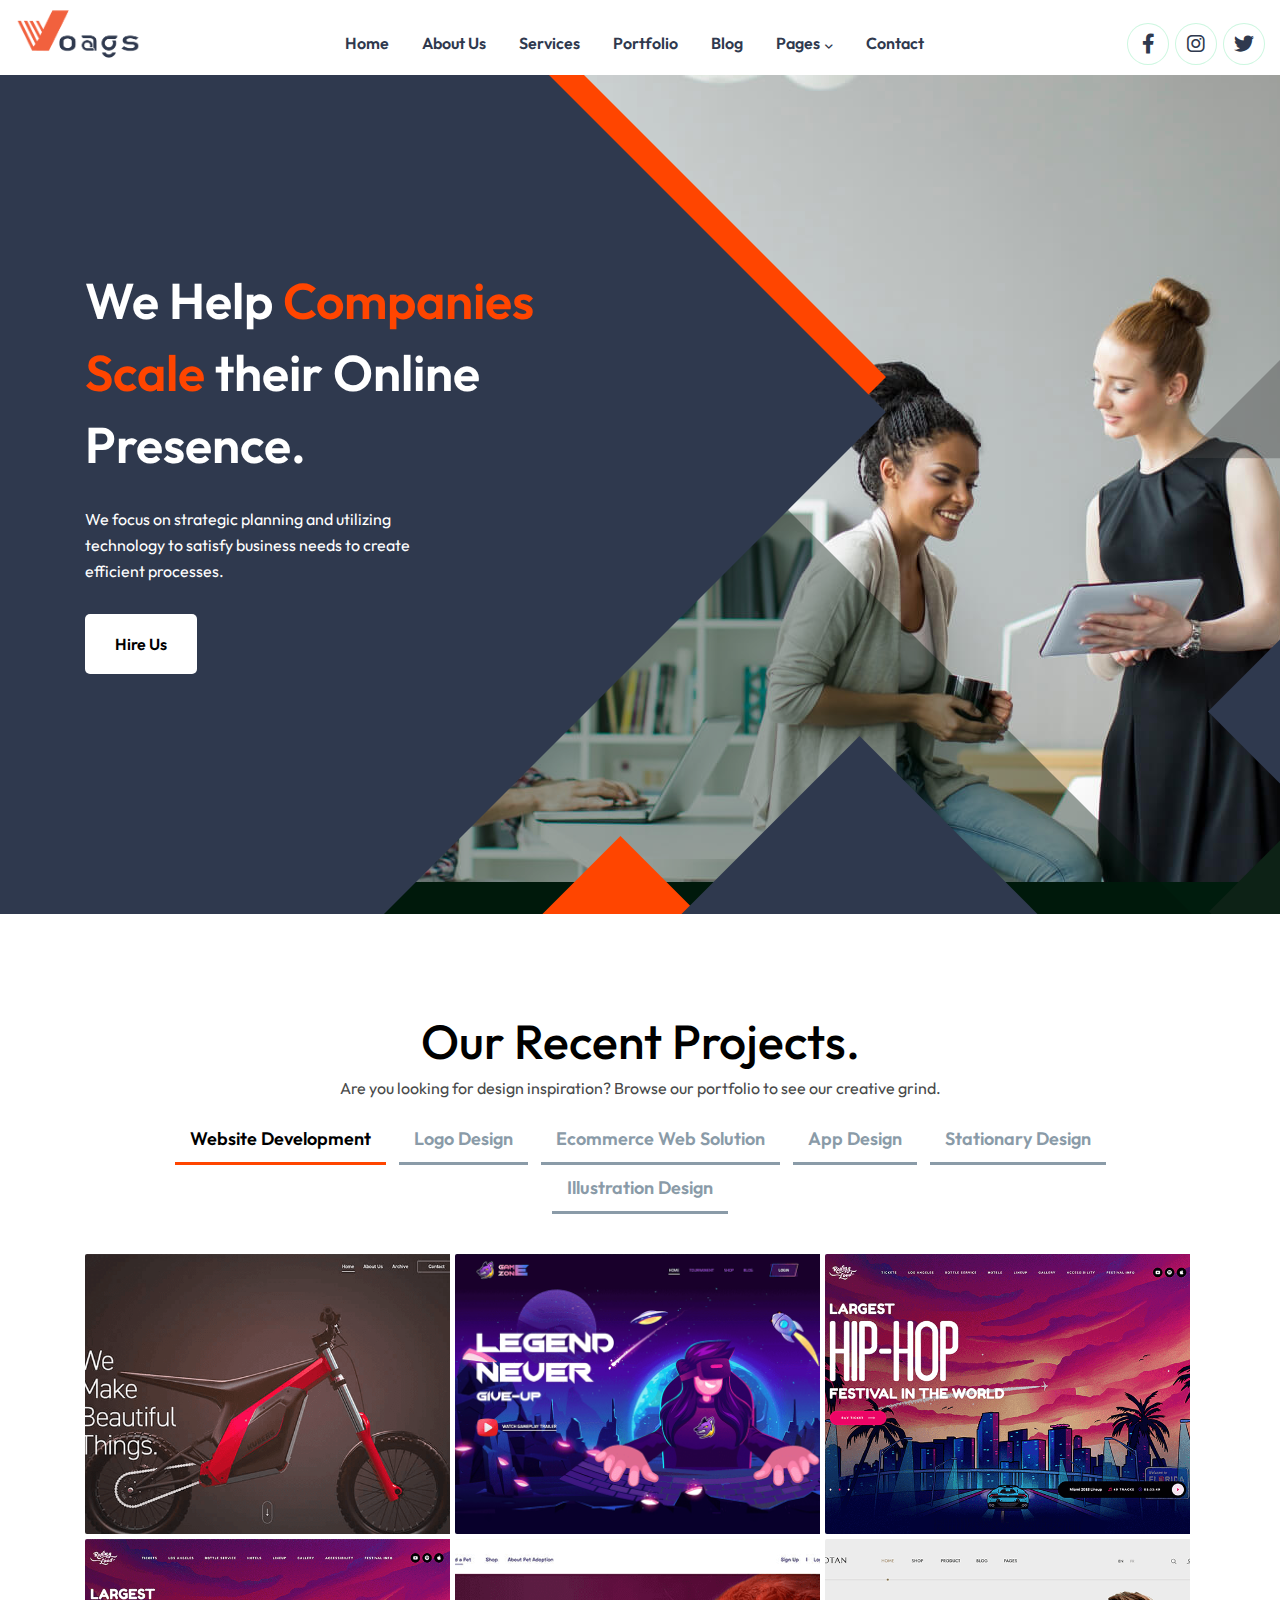
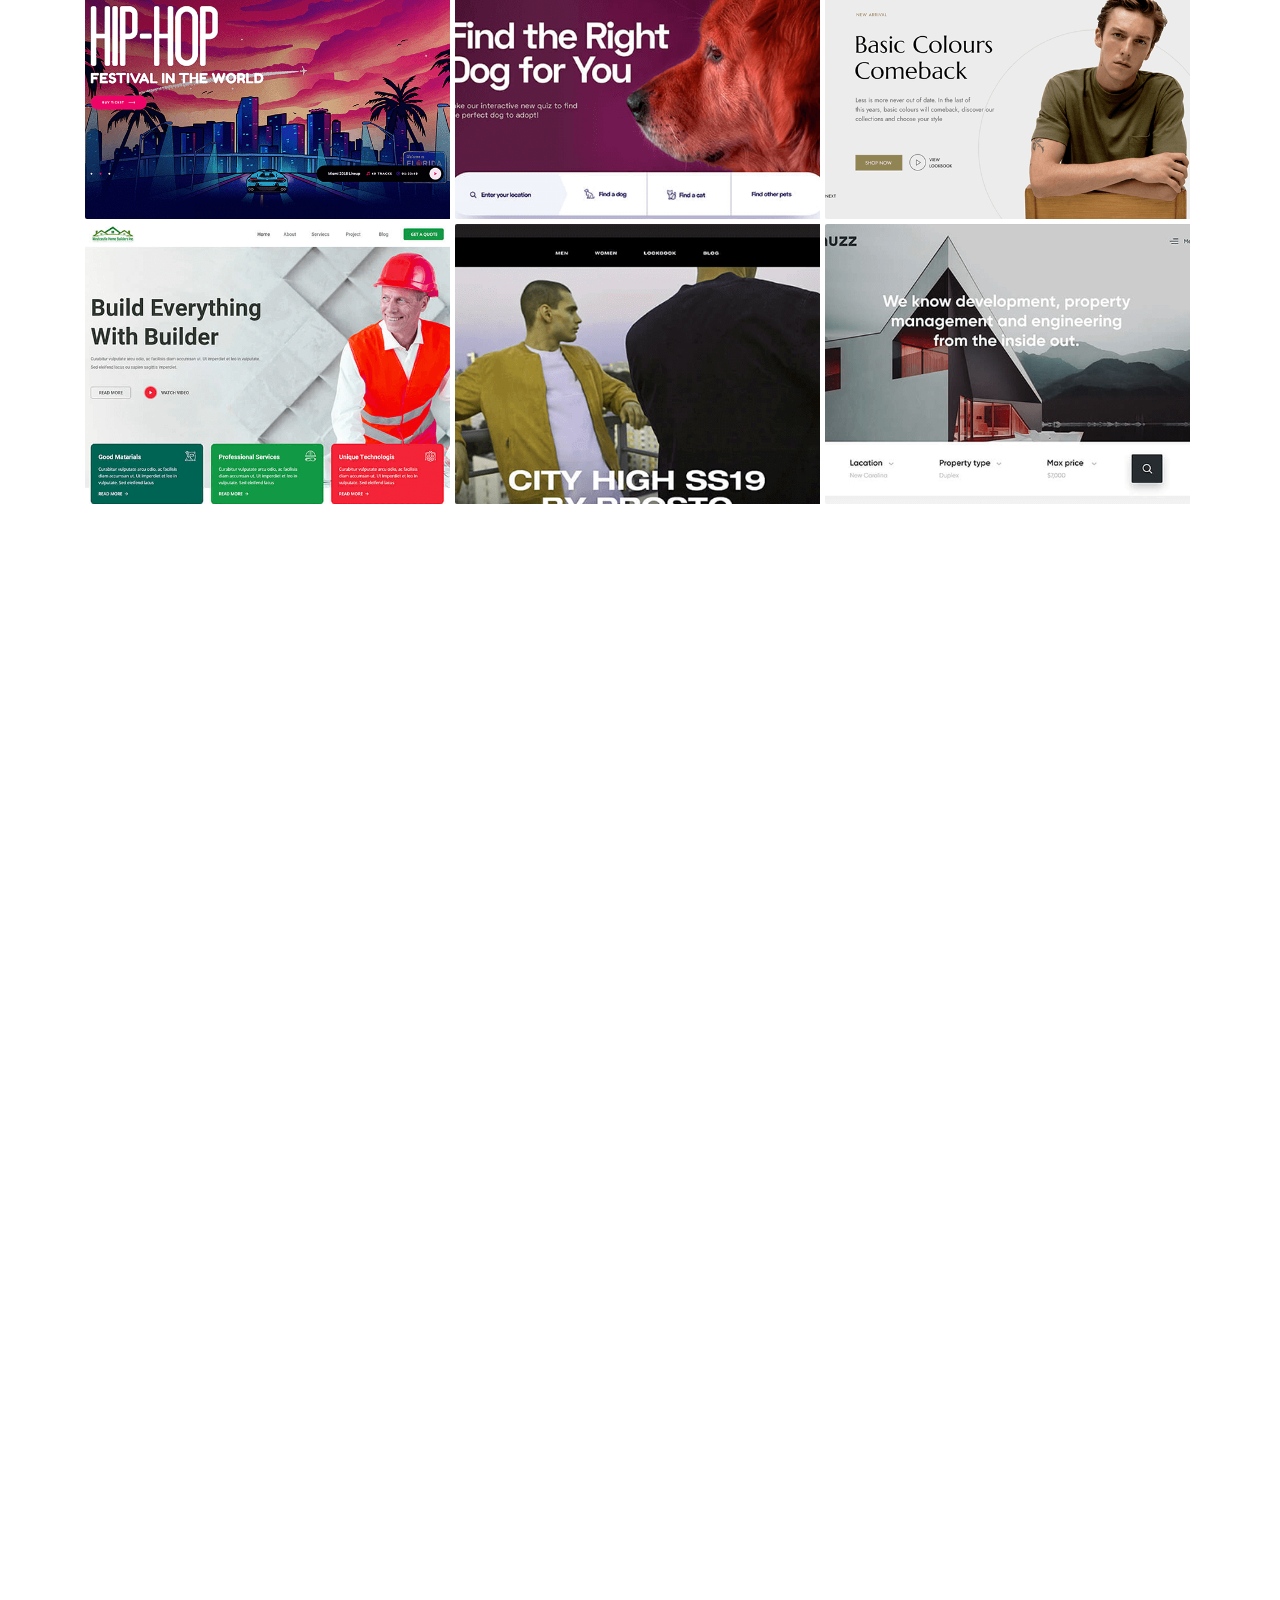
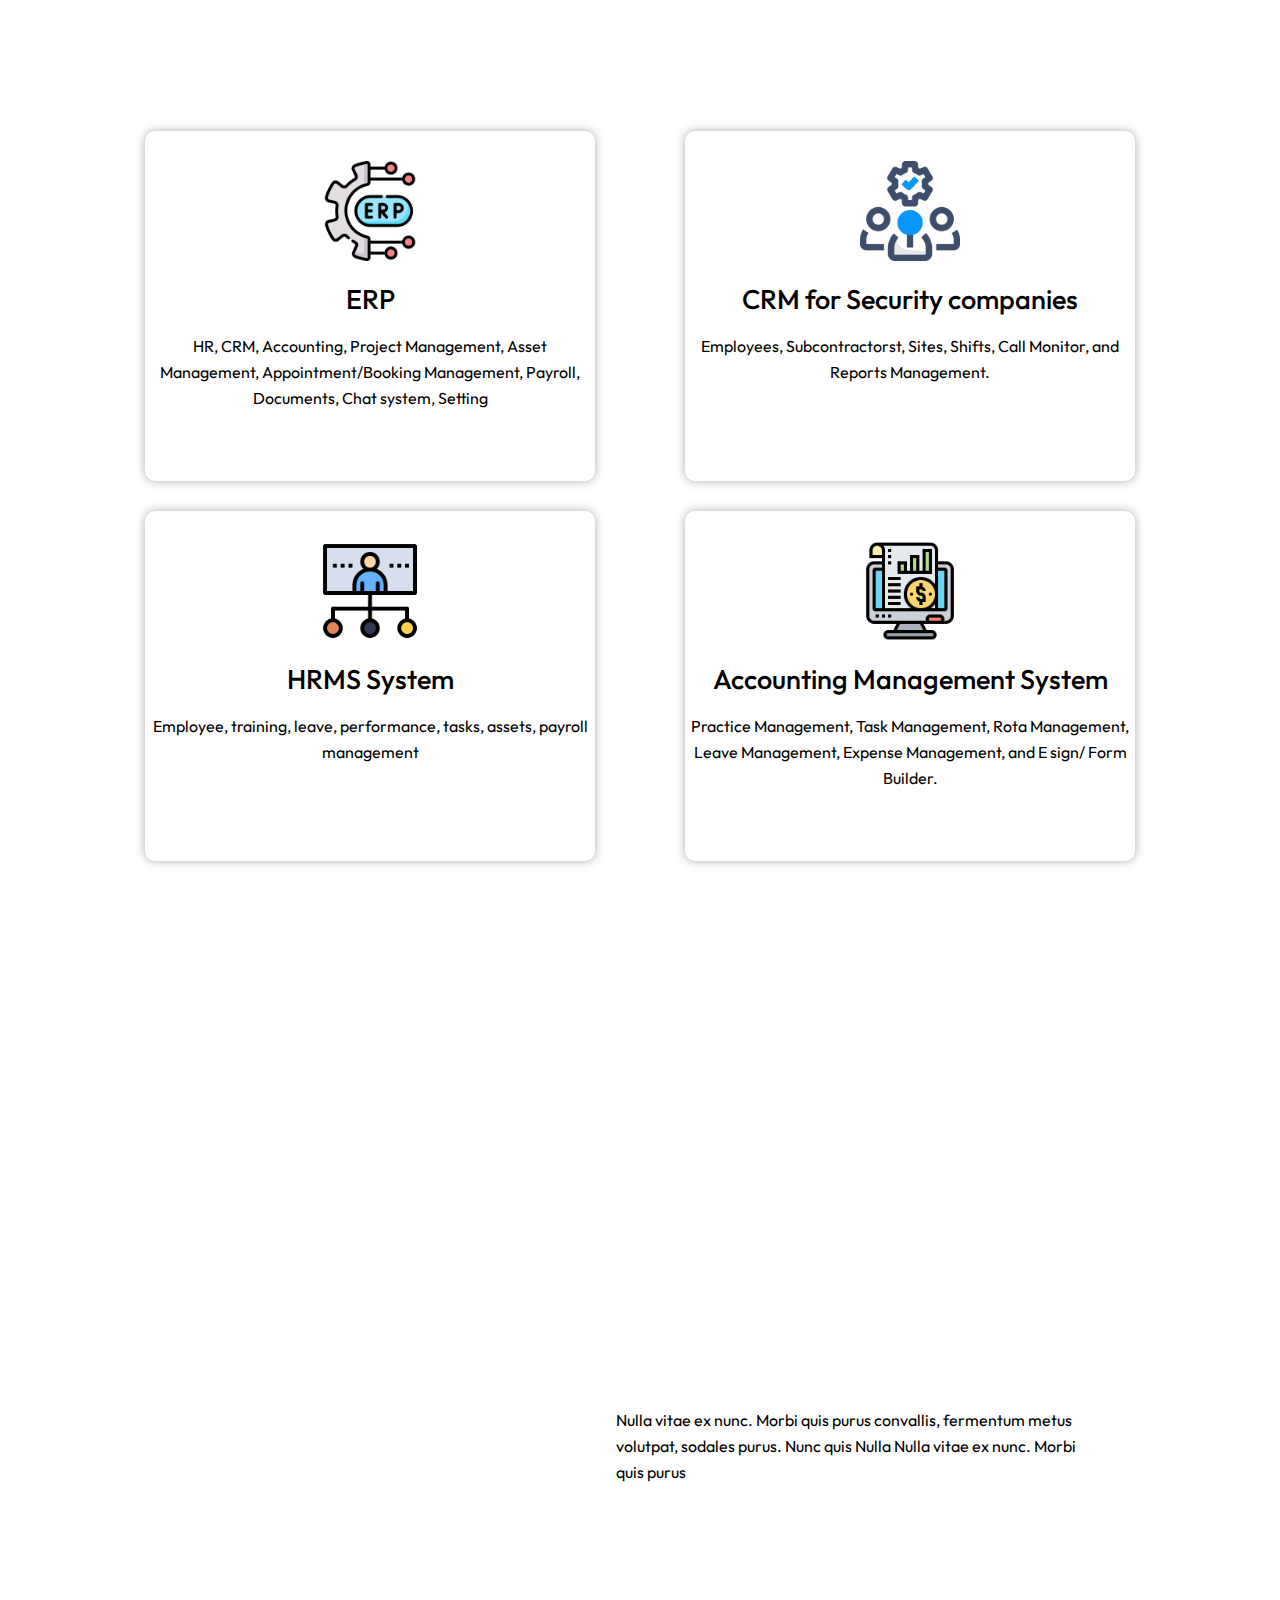
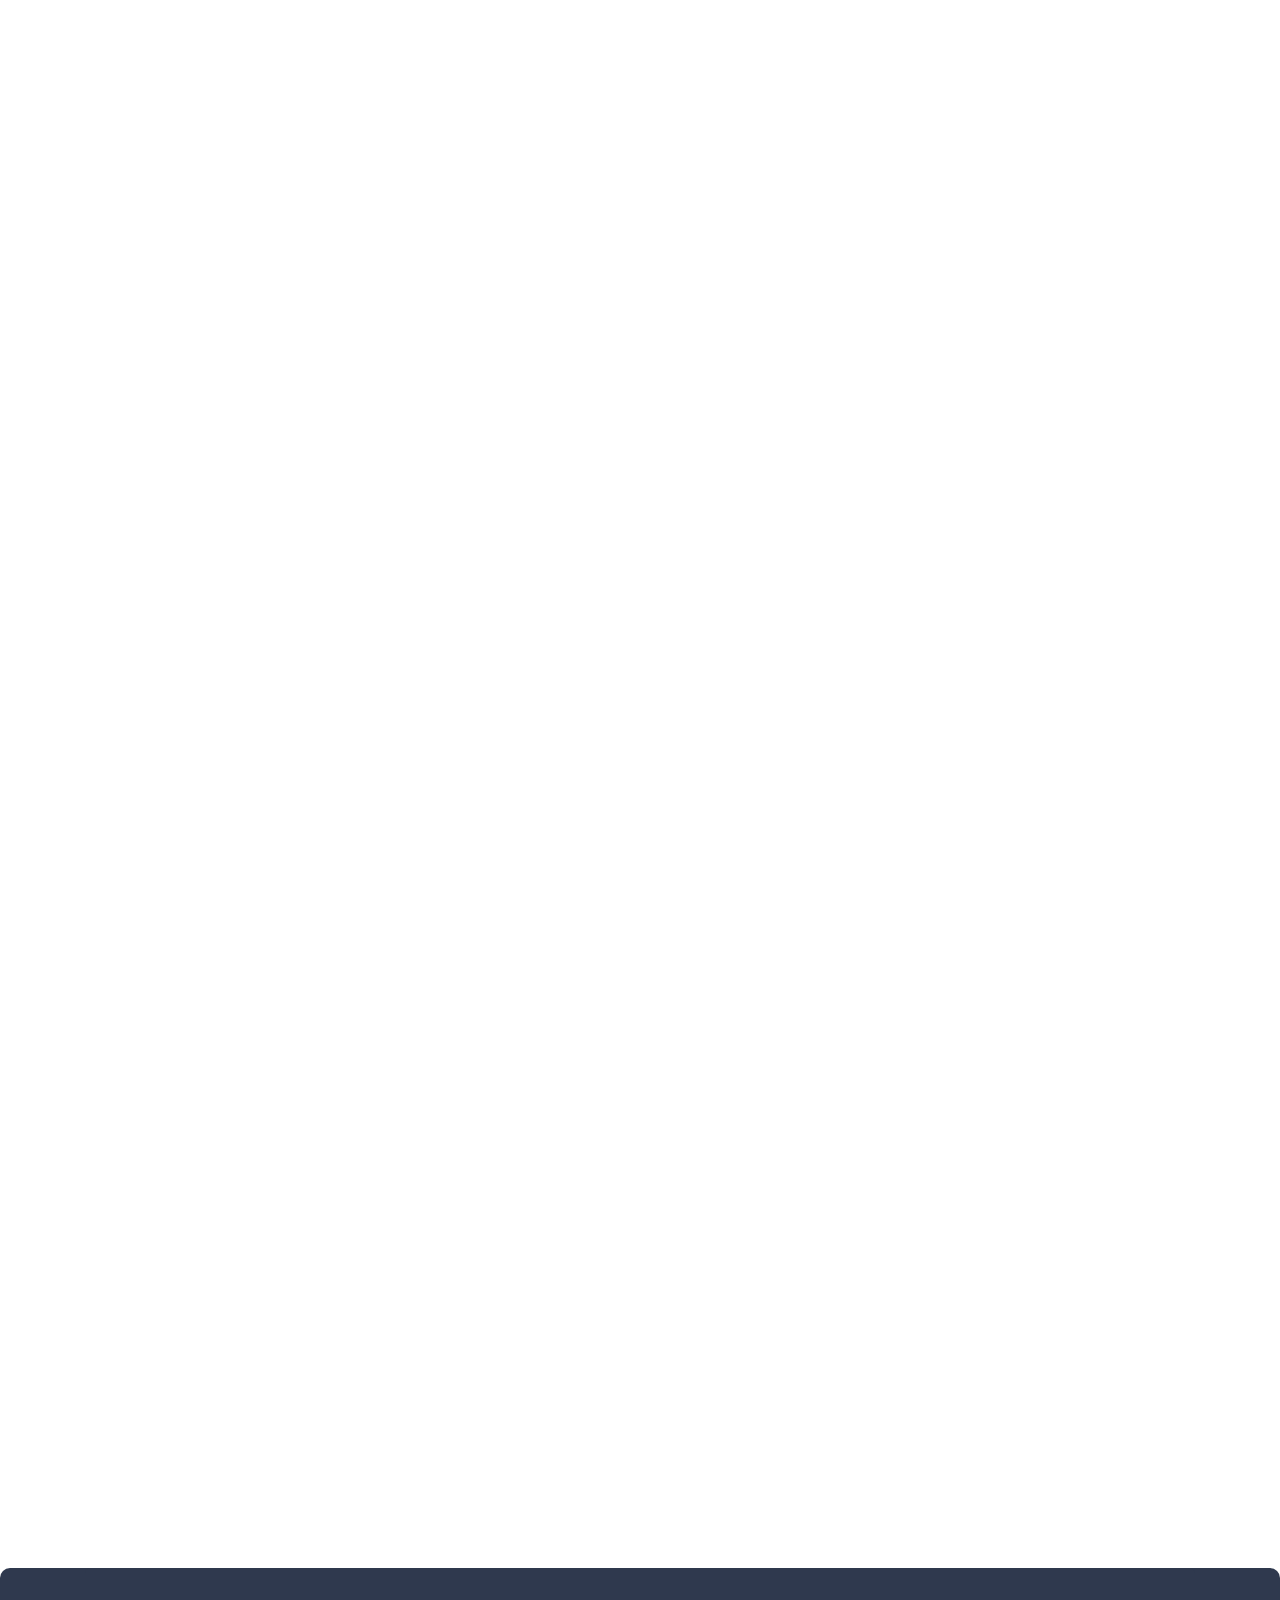
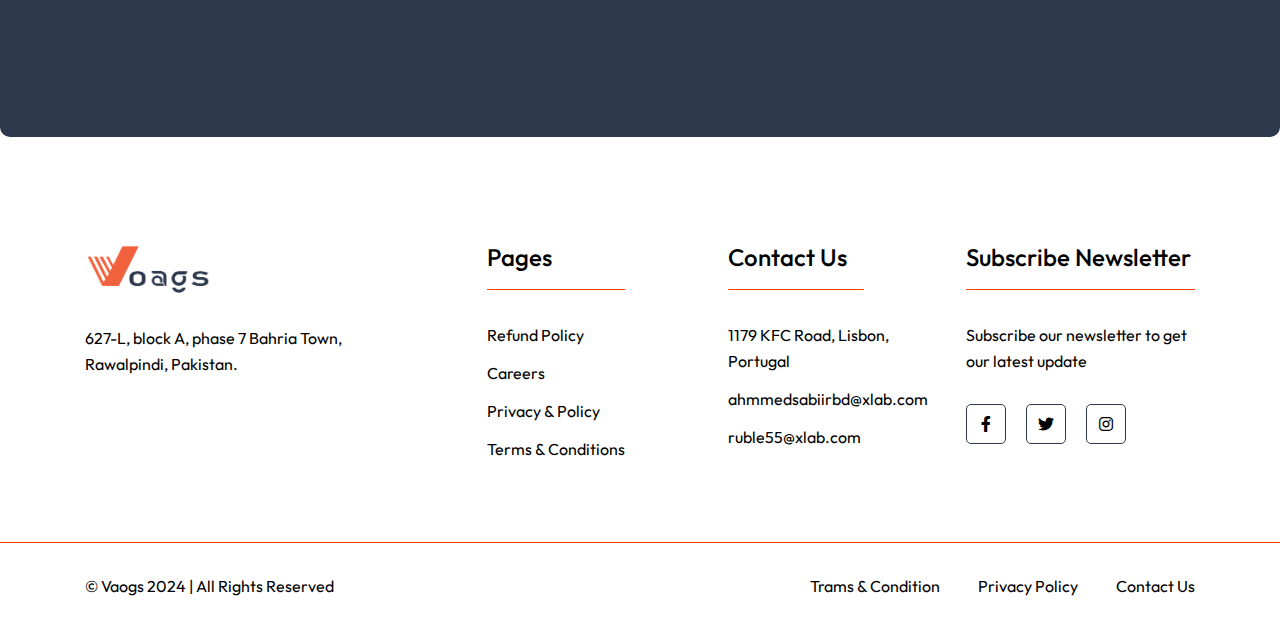
==== commit 708af0ad: "fifth" ====
--- a/html.rrdevs.net/xlab/index.html
+++ b/html.rrdevs.net/xlab/index.html
@@ -238,7 +238,7 @@
                          <div class="description mb-30 wow fadeIn animated" data-wow-delay=".3s">
                             <p class="mb-0">We focus on strategic planning and utilizing technology to satisfy business needs to create efficient processes.</p>
                          </div>
-                         <a href="about-us.html" class="rs-btn btn-hover-white wow fadeIn animated" data-wow-delay=".5s">Learn More</a>
+                         <a href="about-us.html" class="rs-btn btn-hover-white wow fadeIn animated" data-wow-delay=".5s">Hire Us</a>
                      </div>
                 </div>
                 <div class="col-xl-6 col-lg-5 col-md-4 col-sm-3">
@@ -253,9 +253,12 @@
 
 <!--Portfolio section start-->
 <section class="section-space latest-portfolio_section  overflow-hidden" data-bg-color="#fff">
-    <div class="ms-5 recent-project__content section__title-wrapper section__title-wrapper__white position-relative">
+    <div class="feedback__content section__title-wrapper__white text-center mb-10 mb-lg-20 mb-md-20 mb-sm-35 mb-xs-30">
+        <span class="section__subtitle section__subtitle-2 uppercase justify-content-center mb-20 wow fadeIn animated" data-wow-delay=".1s" ><img class="xlab-img rightLeft" src="assets/imgs/icons/xlab.svg" alt="arrow not found">Portfolio</span>
+    </div>
+    <!-- <div class=" recent-project__content section__title-wrapper section__title-wrapper__white position-relative" style="margin-left: 80px;">
         <span class="section__subtitle uppercase mb-20 wow fadeIn animated" data-wow-delay=".1s" ><img class="xlab-img rightLeft" src="assets/imgs/icons/xlab.svg" alt="arrow not found"> Recent Projects</span>
-    </div>
+    </div> -->
 <div class="text-center">
     <h2>Our Recent Projects.</h2>
     <p>Are you looking for design inspiration? Browse our portfolio to see our creative grind.</p>
@@ -290,7 +293,7 @@
             <div class="row align-items-end">
                 <div class="col-xxl-5">
                     <div class="latest-service__content section__title-wrapper section__title-wrapper__white">
-                        <span class="section__subtitle uppercase mb-20 wow fadeIn animated" data-wow-delay=".1s" ><img class="xlab-img rightLeft" src="assets/imgs/icons/xlab.svg" alt="arrow not found"> Latest service</span>
+                        <span class="section__subtitle uppercase mb-5 wow fadeIn animated" data-wow-delay=".1s" ><img class="xlab-img rightLeft" src="assets/imgs/icons/xlab.svg" alt="arrow not found"> Latest service</span>
                         <h2 class="section__title wow fadeIn animated mb-0" data-wow-delay=".3s">Our Services.</h2>
                     </div>
                 </div>
@@ -304,19 +307,19 @@
             </div>
 
             <div class="row flex-column-reverse flex-xl-row mt-60 mt-sm-50 mt-xs-40">
-                <div class="col-xl-5">
+                <div class="col-xl-4">
                     <div class="latest-service__media wow fadeIn animated" data-wow-delay=".3s">
                         <img data-parallax='{"scale": 1.3, "smoothness": 15}' src="assets/imgs/home1/latest-service.jpg" alt="image not found" class="img-fluid">
                     </div>
                 </div>
 
-                <div class="col-xl-7 mb-minus-30">
+                <div class="col-xl-4 mb-minus-30">
                     <div class="latest-service__item d-flex align-items-center mb-30  wow fadeIn animated" data-wow-delay=".3s">
                         <div class="latest-service__item-icon">
                             <img src="assets/imgs/home1/latest-service__item-1.jpg" alt="image not found" class="image not found">
                         </div>
                         <div class="latest-service__item-text">
-                            <a href="service-details.html" class="mb-20 mb-sm-15 mb-xs-10 d-block"><h4>Web Development</h4></a>
+                            <a href="service-details.html" class="mb-2 mb-sm-15 mb-xs-10 d-block"><h4>Web Development</h4></a>
                             <p>Build with us &nbsp; <span class="fa-solid fa-arrow-right"></span></p>
                         </div>
                     </div>
@@ -325,7 +328,7 @@
                             <img src="assets/imgs/home1/latest-service__item-2.jpg" alt="image not found" class="image not found">
                         </div>
                         <div class="latest-service__item-text">
-                            <a href="service-details.html" class="mb-20 mb-sm-15 mb-xs-10 d-block"><h4>App Development</h4></a>
+                            <a href="service-details.html" class="mb-2 mb-sm-15 mb-xs-10 d-block"><h4>Product Design</h4></a>
                             <p>iOS And Android &nbsp; <span class="fa-solid fa-arrow-right"></span></p>
                         </div>
                     </div>
@@ -334,7 +337,36 @@
                             <img src="assets/imgs/home1/latest-service__item-3.jpg" alt="image not found" class="image not found">
                         </div>
                         <div class="latest-service__item-text">
-                            <a href="service-details.html" class="mb-20 mb-sm-15 mb-xs-10 d-block"><h4>Cloud Migration</h4></a>
+                            <a href="service-details.html" class="mb-2 mb-sm-15 mb-xs-10 d-block"><h4>Cloud Migration</h4></a>
+                            <p>Know More&nbsp; <span class="fa-solid fa-arrow-right"></span></p>
+                        </div>
+                    </div>
+                </div>
+                <div class="col-xl-4 mb-minus-30">
+                    <div class="latest-service__item d-flex align-items-center mb-30  wow fadeIn animated" data-wow-delay=".3s">
+                        <div class="latest-service__item-icon">
+                            <img src="assets/imgs/home1/latest-service__item-1.jpg" alt="image not found" class="image not found">
+                        </div>
+                        <div class="latest-service__item-text">
+                            <a href="service-details.html" class="mb-2 mb-sm-15 mb-xs-10 d-block"><h4>PoC Development</h4></a>
+                            <p>Build with us &nbsp; <span class="fa-solid fa-arrow-right"></span></p>
+                        </div>
+                    </div>
+                    <div class="latest-service__item d-flex align-items-center mb-30  wow fadeIn animated" data-wow-delay=".4s">
+                        <div class="latest-service__item-icon">
+                            <img src="assets/imgs/home1/latest-service__item-2.jpg" alt="image not found" class="image not found">
+                        </div>
+                        <div class="latest-service__item-text">
+                            <a href="service-details.html" class="mb-2 mb-sm-15 mb-xs-10 d-block"><h4>App Development</h4></a>
+                            <p>iOS And Android &nbsp; <span class="fa-solid fa-arrow-right"></span></p>
+                        </div>
+                    </div>
+                    <div class="latest-service__item d-flex align-items-center mb-30  wow fadeIn animated" data-wow-delay=".5s">
+                        <div class="latest-service__item-icon">
+                            <img src="assets/imgs/home1/latest-service__item-3.jpg" alt="image not found" class="image not found">
+                        </div>
+                        <div class="latest-service__item-text">
+                            <a href="service-details.html" class="mb-2 mb-sm-15 mb-xs-10 d-block"><h4>IT Consultancy</h4></a>
                             <p>Know More&nbsp; <span class="fa-solid fa-arrow-right"></span></p>
                         </div>
                     </div>
@@ -887,7 +919,7 @@
 
                         <div class="feedback__item-content mb-30">
                             <p>Great Job Guys
-                                Well done on your efforts so far and making our website look fantastic</p>
+                                Well done on your efforts and making our website fantastic</p>
                         </div>
 
                         <div class="feedback__item-author d-flex justify-content-between">
@@ -985,21 +1017,21 @@
 <!-- Body main wrapper end -->
 
 <!-- Cta area start -->
-<div class="cta__fake-div" data-bg-color="#fff" data-after-color="#fff"></div>
+<div class="cta__fake-div" ></div>
 <section class="cta__area footer-up-home-1 mb-60">
     <div class="container">
         <div class="row">
             <div class="col-12">
-                <div class="cta__wrapper primary-border-top d-flex flex-column flex-xl-row justify-content-between align-items-center cta__section-space" data-bg-color="#fff">
+                <div class="cta__wrapper primary-border-top d-flex flex-column flex-xl-row justify-content-between align-items-center cta__section-space" data-bg-color="#2F394E">
                     <div class="cta__content">
-                        <h3 class="color-black mb-10 mb-xs-5 wow fadeIn animated" data-wow-delay=".3s">Partnering for Sustainable Growth</h3>
-                        <p class="color-black text-xl-start text-center mb-0 wow fadeIn animated" data-wow-delay=".4s">It is a long established fact that a reader will be distracted by the readable content</p>
+                        <h3 class="color-white  mb-10 mb-xs-5 wow fadeIn animated" data-wow-delay=".3s">Partnering for Sustainable Growth</h3>
+                        <p class="color-white text-xl-start text-center mb-0 wow fadeIn animated" data-wow-delay=".4s">It is a long established fact that a reader will be distracted by the readable content</p>
                     </div>
                     <div class="cta__subscribe d-flex wow fadeIn animated" data-wow-delay=".3s">
                         <input type="text" placeholder="Enter Your Email">
                         <button type="submit" class="rs-btn btn-hover-white">Subscribe <span>
-                            <svg width="11" height="8" viewBox="0 0 11 8" fill="none" xmlns="http://www.w3.org/2000/svg">
-                            <path d="M10.3536 4.40043C10.5488 4.20517 10.5488 3.88858 10.3536 3.69332L7.17157 0.511342C6.97631 0.31608 6.65973 0.31608 6.46447 0.511342C6.2692 0.706604 6.2692 1.02319 6.46447 1.21845L9.29289 4.04688L6.46447 6.8753C6.2692 7.07056 6.2692 7.38715 6.46447 7.58241C6.65973 7.77767 6.97631 7.77767 7.17157 7.58241L10.3536 4.40043ZM-4.35033e-08 4.54688L10 4.54688L10 3.54688L4.35033e-08 3.54688L-4.35033e-08 4.54688Z" fill="white"></path>
+                            <svg width="11" height="8" viewBox="0 0 11 8" fill="#000" xmlns="http://www.w3.org/2000/svg">
+                            <path d="M10.3536 4.40043C10.5488 4.20517 10.5488 3.88858 10.3536 3.69332L7.17157 0.511342C6.97631 0.31608 6.65973 0.31608 6.46447 0.511342C6.2692 0.706604 6.2692 1.02319 6.46447 1.21845L9.29289 4.04688L6.46447 6.8753C6.2692 7.07056 6.2692 7.38715 6.46447 7.58241C6.65973 7.77767 6.97631 7.77767 7.17157 7.58241L10.3536 4.40043ZM-4.35033e-08 4.54688L10 4.54688L10 3.54688L4.35033e-08 3.54688L-4.35033e-08 4.54688Z" fill="black"></path>
                             </svg>
                             </span>
                         </button>
@@ -1075,7 +1107,7 @@
             <div class="container">
                 <div class="footer__bottom">
                     <div class="footer__copyright">
-                        <p>© <a href="http://rrdevs.net/">RRDevs</a>  2024 | All Rights Reserved</p>
+                        <p>© <a href="http://rrdevs.net/">Vaogs</a>  2024 | All Rights Reserved</p>
                     </div>
 
                     <div class="footer__copyright-menu">
--- a/html.rrdevs.net/xlab/assets/css/main.css
+++ b/html.rrdevs.net/xlab/assets/css/main.css
@@ -1099,6 +1099,7 @@
   padding: 20px 30px;
   background-color:#ffff;
   z-index: 5;
+  
 }
 @media only screen and (min-width: 576px) and (max-width: 767px), (max-width: 575px) {
   .rs-btn {
@@ -6378,6 +6379,7 @@
 .cta__area {
   position: relative;
   z-index: 11;
+  background-color:#2F394E ;
 }
 .cta__area.footer-up-cta {
   margin-bottom: -63px;
@@ -6386,16 +6388,17 @@
   margin-bottom: -172px;
 }
 .cta__area.footer-up-home-1 {
-  margin-bottom: -91.5px;
+  margin-bottom: -60.5px;
+  border-radius: 10px;
 }
 .cta__wrapper {
   gap: 30px;
   border-radius: 5px;
   overflow: hidden;
 }
-.cta__wrapper.primary-border-top {
+/* .cta__wrapper.primary-border-top {
   border-top: 2px solid var(--rs-border-primary);
-}
+} */
 .cta__content {
   max-width: 420px;
 }
@@ -6421,9 +6424,9 @@
   }
 }
 .cta__subscribe input {
-  border: 1px solid #000;
+  border: 1px solid #fff;
   width: 406px;
-  background: transparent;
+  background: #fff;
   color: var(--rs-common-black);
   padding-right: 23px;
   padding-left: 23px;
@@ -6573,7 +6576,7 @@
   -webkit-transform-origin: top center;
   transform-origin: top center;
   padding: 35px 0 6px;
-  color: var(--rs-common-white);
+  color: var(--rs-common-black);
 }
 .main-menu ul li .submenu li {
   display: block;
@@ -6594,7 +6597,7 @@
 .main-menu ul li .submenu li a {
   position: relative;
   z-index: 11;
-  color: var(--rs-common-white);
+  color: var(--rs-common-black);
   font-size: 16px;
   padding: 0 25px;
   -webkit-padding-start: 30px;
@@ -11194,15 +11197,14 @@
   /* border: 0.5px solid grey;
    */
    box-shadow: 0px 0px 10px 0px rgba(93.75, 91.10054347826089, 91.10054347826089, 0.5);
-
-  overflow: hidden;
-  gap: 36.9px;
-  position: relative;
-  z-index: 1;
-  padding: 40px;
-  padding-bottom: 50px;
-  border-radius: 5px;
-  background: #fff;
+   overflow: hidden;
+   gap: 36.9px;
+   position: relative;
+   z-index: 1;
+   padding: 20px 10px;
+   padding-bottom: 20px;
+   border-radius: 5px;
+   background: #fff;
 }
 @media (max-width: 575px) {
   .latest-service__item {
@@ -11258,6 +11260,9 @@
   border-radius: 500px;
   background-color: rgba(255, 255, 255, 0.04);
 }
+.latest-service__item-text a h4{
+  font-size: 23px !important;
+}
 @media only screen and (min-width: 576px) and (max-width: 767px), (max-width: 575px) {
   .latest-service__item-icon {
     width: 70px;
@@ -11452,6 +11457,235 @@
 .latest-blog__item__home-2 .latest-blog__item-text p {
   color: var(--rs-gray-800);
 }
+/* 
+hireus */
+
+.hire-us-one select{
+height:35px;
+width: 100%;
+padding: 5px 9px;
+font-size: 13px;
+background-color: #fff;
+outline:none;
+border: 1px solid #ccc !important;
+border-radius: 8px;
+
+}
+.hire-us-one input[type="text"]{
+  height:35px;
+  width: 100%;
+  padding: 5px 9px;
+  font-size: 15px;
+  background-color: #fff;
+  outline:none;
+  border: 1px solid #ccc !important;
+  margin-top: 20px;
+  color: black;
+  border-radius: 8px;
+  }
+
+.hire-us-one input[type="checkbox"]{
+  position: relative;
+  
+}
+.hire-us-one label{
+  color:#000;
+  font-weight: 500;
+}
+.hire-us-one  li{
+  margin-top: 15px;
+}
+.hire-us-one input[type="submit"]{
+      border-radius: 5px 5px 5px 5px;
+    box-shadow: 0px 0px 10px 0px rgba(0, 0, 0, 0.5);
+    color: #FFFFFF;
+    background-color: #FF6138;
+    font-size: 15px;
+    padding: 12px 24px;
+    border:none;
+    outline:none;
+}
+
+.hire-us-one p{
+  color:#000;
+}
+.hire-us-two{
+  box-shadow: 0px 0px 22px 0px rgba(0, 0, 0, 0.2);
+  margin: 10px 20px;
+  border-radius: 8px 8px 8px 8px;
+}
+@media screen and (min-width:300px) and (max-width:580px){
+  .hire-us-two{
+    box-shadow: 0px 0px 22px 0px rgba(0, 0, 0, 0.2);
+    margin: 20px 5px;
+    border-radius: 8px 8px 8px 8px;
+  }
+}
+.accordion {
+  margin:auto;
+  display: flex;
+  flex-direction: column;
+  
+  max-width: 500px;
+}
+
+@media only screen and (min-width:400px) and (max-width:500px){
+  .accordion{
+    max-width: 320px;
+  }
+  .accordion-item-header img{
+    display: none;
+  }
+}
+@media only screen and (min-width:300px) and (max-width:400px){
+  .accordion{
+    max-width: 260px;
+  }
+  .accordion-item-header-title{
+    font-size: 13px  !important;
+  }
+  .accordion-item-header-title2{
+    font-size: 11px  !important;
+  }
+  .accordion-item-header img{
+    display: none;
+  }
+  .hire-us-single-box:nth-child(1) {
+    border-right: 1px solid #ccc;
+    padding: 15px 24px 15px 0px;
+}
+.hire-us-single-box {
+  text-align: normal !important;
+  margin: 0px -9px 0px 15px;
+  padding: 15px 0px 15px 0px;
+}
+}
+.hire-end{
+  box-shadow: 0 3px 11px 1px #a5a3a347;
+  
+    width: 400px !important;
+    height: 40px !important;
+    border-radius: 0 !important;
+    background-color: #fafafa;
+    border-color: #fff;
+    text-align: center;
+}
+.accordion-item-header img{
+  height: 80px;
+}
+.hire-end_2{
+  height: 44px;
+  width: 120px !important;
+  border: none;
+  background: #FF6138;
+  color: #fff;
+  font-size: 10px;
+  font-weight: 700;
+  letter-spacing: 2px;
+  transition: .4S ease all;
+  display: inline-block;
+  margin-left: 15px;
+  border-radius: 0px;
+  border-radius: 50px;
+}
+.accordion .accordion-item {
+  background-color: #FBFDFE;
+  padding: 10px 10px 0px 0px;
+  margin-bottom: 12px;
+  border: 1px solid #d4d4d4;
+}
+.accordion-item-header-title{
+  font-size: 19px;
+}
+.accordion-item-header-title2 {
+  font-size: 14px;
+}
+.accordion .accordion-item .accordion-item-description-wrapper hr {
+  border: none;
+  border-top: 1px solid var(--border-color);
+  visibility: visible;
+}
+
+.accordion .accordion-item.open .accordion-item-description-wrapper hr {
+  visibility: visible;
+}
+
+.accordion .accordion-item .accordion-item-header {
+  display: flex;
+  align-items: center;
+  justify-content: space-between;
+  padding: 10px;
+  cursor: pointer;
+  
+}
+
+.accordion .accordion-item .accordion-item-header .accordion-item-header-title {
+  font-weight: 600;
+}
+
+.accordion .accordion-item .accordion-item-header .accordion-item-header-icon {
+  transition: var(--transition);
+}
+
+.accordion
+  .accordion-item.open
+  .accordion-item-header
+  .accordion-item-header-icon {
+  transform: rotate(-180deg);
+}
+
+.accordion .accordion-item .accordion-item-description-wrapper {
+  display: grid;
+  grid-template-rows: 0fr;
+  overflow: hidden;
+  transition: var(--transition);
+}
+
+.accordion .accordion-item.open .accordion-item-description-wrapper {
+  grid-template-rows: 1fr;
+}
+
+.accordion
+  .accordion-item
+  .accordion-item-description-wrapper
+  .accordion-item-description {
+  min-height: 0;
+}
+
+.accordion
+  .accordion-item
+  .accordion-item-description-wrapper
+  .accordion-item-description
+  p {
+  padding: 10px;
+  line-height: 1.5;
+}
+.hire-us-boxes-main{
+  padding: 15px 20px;
+}
+
+.hire-us-single-box{
+  cursor: pointer !important;
+  margin: 0px 15px 0px 15px;
+
+    padding: 15px 0px 15px 0px;
+}
+.hire-us-single-box h6{
+  font-weight: 400;
+  font-size: 16px;
+}
+.hire-us-single-box:nth-child(1){
+  border-right: 1px solid #ccc;
+  padding: 15px 35px 15px 0px;
+
+}.hire-us-single-box_3{
+  border-right: 1px solid #ccc;
+  padding: 15px 35px 15px 0px;
+}
+.hire-us-single-box img{
+  margin-left: 5px;
+}
+
 
 .latest-service-2__item:hover .latest-service-2__item-media img {
   -webkit-transform: scale(1.2);
